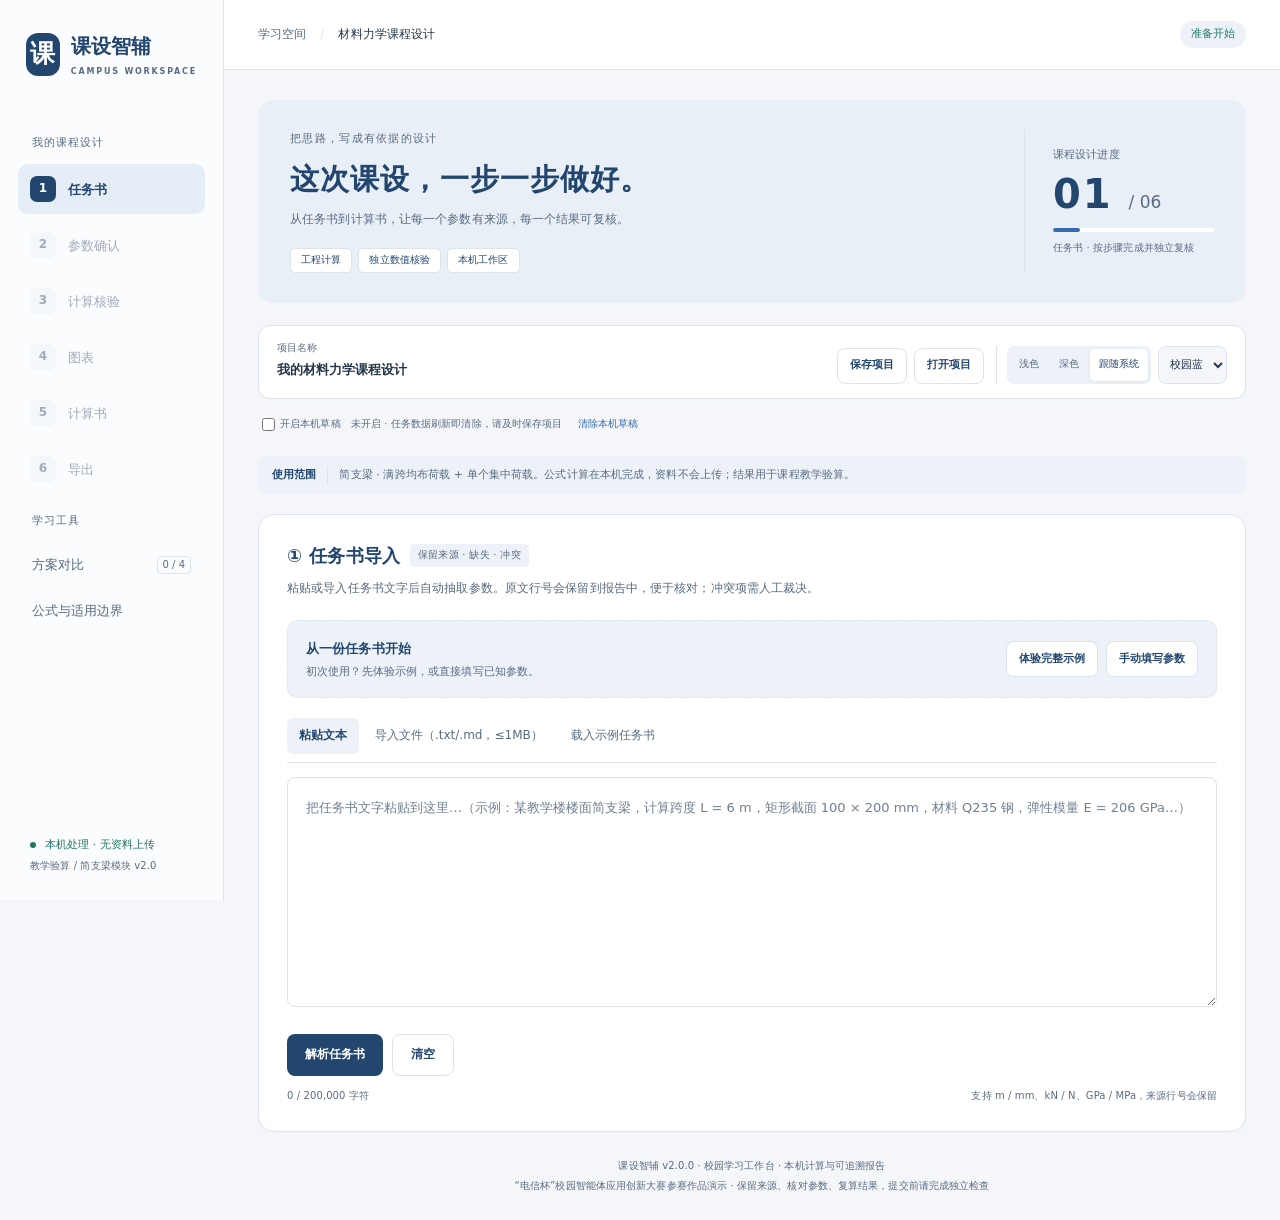
==== index.html @ bd82a70b "修复线上默认图标请求" ====
<!DOCTYPE html>
<html lang="zh-CN">
<head>
<meta charset="UTF-8">
<meta name="viewport" content="width=device-width, initial-scale=1.0, viewport-fit=cover">
<meta name="color-scheme" content="light dark">
<meta name="referrer" content="no-referrer">
<link rel="icon" href="data:,">
<meta name="description" content="面向工科课程设计的校园工作台。本机解析任务书、简支梁可复算计算、方案对比与报告导出。">
<meta http-equiv="Content-Security-Policy" content="default-src 'none'; script-src 'self'; style-src 'self' 'unsafe-inline'; img-src 'self' data: blob:; connect-src 'none'; font-src 'self'; object-src 'none'; base-uri 'none'; form-action 'none'; worker-src 'none'">
<title>课设智辅 · 工科课程设计与报告助手</title>
<link rel="stylesheet" href="assets/styles.css?v=2.0.0">
<script src="assets/engine.js?v=2.0.0" defer></script>
<script src="assets/app.js?v=2.0.0" defer></script>
<script src="assets/workspace.js?v=2.0.0" defer></script>
</head>
<body>
<a class="skip-link" href="#mainContent">跳到主要内容</a>
<div class="app-shell">
<aside class="sidebar" aria-label="工作台导航">
  <a class="brand" href="#" data-action="showStep" data-arg="1"><span class="brand-mark">课</span><span>课设智辅<small>CAMPUS WORKSPACE</small></span></a>
  <div class="sidebar-caption">我的课程设计</div>
  <nav class="steps" aria-label="课程设计步骤"><div class="steps-inner" id="stepTabs"></div></nav>
  <div class="sidebar-caption">学习工具</div>
  <button class="tool-link" data-action="openCompare">方案对比 <span id="scenarioCount">0 / 4</span></button>
  <button class="tool-link" data-action="openKnowledge">公式与适用边界</button>
  <div class="sidebar-bottom"><span class="online-dot"></span> 本机处理 · 无资料上传<small>教学验算 / 简支梁模块 v2.0</small></div>
</aside>
<main class="main-area" id="mainContent" tabindex="-1">
  <header class="topbar"><div class="breadcrumb">学习空间 <span>/</span> <b>材料力学课程设计</b></div><div class="topbar-status" id="workspaceStatus" role="status">准备开始</div></header>
  <div class="wrap">
    <header class="hero"><div class="hero-copy"><div class="eyebrow">把思路，写成有依据的设计</div><h1>这次课设，一步一步做好。</h1><p class="sub">从任务书到计算书，让每一个参数有来源，每一个结果可复核。</p><div class="chips"><span class="chip">工程计算</span><span class="chip">独立数值核验</span><span class="chip">本机工作区</span></div></div><div class="hero-progress"><span>课程设计进度</span><b id="progressLabel">01 <small>/ 06</small></b><div class="progress-track"><span id="progressFill"></span></div><small id="progressHint">先导入任务书，或手动输入参数</small></div></header>
    <section class="project-bar" aria-label="项目与外观设置">
      <label class="project-title">项目名称<input id="projectName" type="text" maxlength="80" value="我的材料力学课程设计" autocomplete="off"></label>
      <div class="project-actions"><button class="btn btn-ghost btn-sm" data-action="saveProject">保存项目</button><button class="btn btn-ghost btn-sm" data-action="chooseProject">打开项目</button><input id="projectFile" type="file" accept=".json,application/json" hidden></div>
      <div class="appearance"><div class="theme-switch" role="group" aria-label="显示模式"><button data-action="setTheme" data-arg="light" aria-pressed="false">浅色</button><button data-action="setTheme" data-arg="dark" aria-pressed="false">深色</button><button data-action="setTheme" data-arg="system" aria-pressed="true">跟随系统</button></div><label class="sr-only" for="accentSelect">校园配色</label><select id="accentSelect" aria-label="校园配色"><option value="blue">校园蓝</option><option value="green">松柏绿</option><option value="plum">樱花紫</option></select></div>
    </section>
    <div class="draft-bar"><label><input id="autoDraft" type="checkbox"> 开启本机草稿</label><span id="draftStatus">未开启 · 任务数据刷新即清除，请及时保存项目</span><button class="text-btn" id="restoreDraft" data-action="restoreDraft" hidden>恢复草稿</button><button class="text-btn" data-action="clearDraft">清除本机草稿</button></div>
    <div id="globalMsg" role="status" aria-live="polite"></div>
    <div class="notice-bar"><span class="notice-label">使用范围</span><div>简支梁 · 满跨均布荷载 + 单个集中荷载。公式计算在本机完成，资料不会上传；结果用于课程教学验算。</div></div>
<!-- ============ 步骤 1：任务书 ============ -->
<section class="card" id="sec1">
  <h2>① 任务书导入 <span class="badge">保留来源 · 缺失 · 冲突</span></h2>
  <div class="hint">粘贴或导入任务书文字后自动抽取参数。原文行号会保留到报告中，便于核对；冲突项需人工裁决。</div>
  <div class="quickstart"><div><b>从一份任务书开始</b><p>初次使用？先体验示例，或直接填写已知参数。</p></div><div class="quick-actions"><button class="btn btn-ghost btn-sm" data-action="quickDemo">体验完整示例</button><button class="btn btn-ghost btn-sm" data-action="manualEntry">手动填写参数</button></div></div>
  <div class="tabs">
    <button class="tab active" id="tabPaste" data-action="switchTaskTab" data-arg="paste">粘贴文本</button>
    <button class="tab" id="tabFile" data-action="switchTaskTab" data-arg="file">导入文件（.txt/.md，≤1MB）</button>
    <button class="tab" id="tabDemo" data-action="loadDemo">载入示例任务书</button>
  </div>
  <div id="panePaste" class="paste-area">
    <label class="sr-only" for="taskText">任务书原文</label><textarea id="taskText" maxlength="200000" placeholder="把任务书文字粘贴到这里…（示例：某教学楼楼面简支梁，计算跨度 L = 6 m，矩形截面 100 × 200 mm，材料 Q235 钢，弹性模量 E = 206 GPa…）"></textarea>
  </div>
  <div id="paneFile" style="display:none">
    <input type="file" id="taskFile" accept=".txt,.md,.text,text/plain,text/markdown">
    <div class="file-meta" id="fileMeta">仅接受 .txt / .md / .text 纯文本，大小 ≤ 1 MB；Word 文档请先另存为 txt 或改用粘贴方式。</div>
  </div>
  <div class="btn-row">
    <button class="btn btn-primary" data-action="parseTask">解析任务书</button>
    <button class="btn btn-ghost" data-action="clearTask">清空</button>
  </div>
  <div class="input-helper"><span id="charCount">0 / 200,000 字符</span><span>支持 m / mm、kN / N、GPa / MPa，来源行号会保留</span></div>
  <div id="parseMsg" role="status" aria-live="polite"></div>
  <div id="parseResult"></div>
</section>

<!-- ============ 步骤 2：参数确认 ============ -->
<section class="card" id="sec2" style="display:none">
  <h2>② 参数确认与人工修正 <span class="badge">单位与边界检查</span></h2>
  <div class="hint">绿色标签 = 任务书来源行号；橙色 = 已人工修正。提交计算前引擎会再次做单位/取值/边界校验。</div>
  <div class="grid g2">
    <label class="fld" id="f_L"><span class="t">跨度 L <span class="unit">m</span></span>
      <input type="number" id="in_L" step="any"><span class="src" id="src_L"></span><span class="err" id="err_L"></span></label>
    <label class="fld" id="f_q"><span class="t">均布荷载 q <span class="unit">kN/m（无则填 0）</span></span>
      <input type="number" id="in_q" step="any"><span class="src" id="src_q"></span><span class="err" id="err_q"></span></label>
    <label class="fld" id="f_P"><span class="t">集中荷载 P <span class="unit">kN（无则填 0）</span></span>
      <input type="number" id="in_P" step="any"><span class="src" id="src_P"></span><span class="err" id="err_P"></span></label>
    <label class="fld" id="f_a"><span class="t">P 作用位置 a（距左支座）<span class="unit">m</span></span>
      <input type="number" id="in_a" step="any"><span class="src" id="src_a"></span><span class="err" id="err_a"></span></label>
    <label class="fld"><span class="t">材料预设 <span class="unit">（教学建议值，正式取值以教材/规范为准）</span></span>
      <select id="in_mat" data-change="applyMatPreset">
        <option value="">— 手动输入 —</option>
        <option value="Q235">Q235 钢（E=206 GPa，[σ]=160 MPa）</option>
        <option value="Q345">Q345 钢（E=206 GPa，[σ]=230 MPa）</option>
        <option value="AL">铝合金（E=69 GPa，[σ]=90 MPa）</option>
        <option value="WOOD">木材·松木（E=10 GPa，[σ]=12 MPa）</option>
      </select></label>
    <label class="fld" id="f_E"><span class="t">弹性模量 E <span class="unit">GPa</span></span>
      <input type="number" id="in_E" step="any"><span class="src" id="src_E"></span><span class="err" id="err_E"></span></label>
  </div>
  <div class="grid g2" style="margin-top:14px">
    <label class="fld"><span class="t">截面形状</span>
      <select id="in_shape" data-change="shapeUI">
        <option value="rect">矩形 b × h</option>
        <option value="circle">实心圆 d</option>
        <option value="custom">自定义 I、W</option>
      </select><span class="src" id="src_sec"></span></label>
    <div id="secRect" class="grid g2">
      <label class="fld" id="f_b"><span class="t">截面宽 b <span class="unit">mm</span></span>
        <input type="number" id="in_b" step="any"><span class="err" id="err_b"></span></label>
      <label class="fld" id="f_h"><span class="t">截面高 h <span class="unit">mm</span></span>
        <input type="number" id="in_h" step="any"><span class="err" id="err_h"></span></label>
    </div>
    <div id="secCircle" style="display:none">
      <label class="fld" id="f_d"><span class="t">直径 d <span class="unit">mm</span></span>
        <input type="number" id="in_d" step="any"><span class="err" id="err_d"></span></label>
    </div>
    <div id="secCustom" style="display:none" class="grid g2">
      <label class="fld" id="f_I"><span class="t">惯性矩 I <span class="unit">mm⁴</span></span>
        <input type="number" id="in_I" step="any"><span class="err" id="err_I"></span></label>
      <label class="fld" id="f_W"><span class="t">抗弯截面模量 W <span class="unit">mm³</span></span>
        <input type="number" id="in_W" step="any"><span class="err" id="err_W"></span></label>
    </div>
    <label class="fld" id="f_sa"><span class="t">许用应力 [σ] <span class="unit">MPa（可选，缺省则只算不判）</span></span>
      <input type="number" id="in_sa" step="any"><span class="src" id="src_sa"></span><span class="err" id="err_sa"></span></label>
    <label class="fld" id="f_dv"><span class="t">挠度限值 <span class="unit">L / 分母（默认 250）</span></span>
      <input type="number" id="in_dv" step="any" placeholder="250"><span class="src" id="src_dv"></span><span class="err" id="err_dv"></span></label>
  </div>
  <div class="btn-row">
    <button class="btn btn-primary" data-action="goCalc">③ 开始计算（含三重核验）</button>
  </div>
  <div id="valMsg" role="alert"></div>
</section>

<!-- ============ 步骤 3：计算结果 ============ -->
<section class="card" id="sec3" style="display:none">
  <h2>③ 计算结果与核验 <span class="badge">真实运行 · 可复算</span></h2>
  <div class="result-top"><span class="tag info" id="calcTime"></span><button class="text-btn" data-action="addScenario">保存为对比方案</button></div><div class="hint" id="calcEcho"></div>
  <div id="calcMissing"></div>
  <div class="kpi-grid" id="kpiGrid"></div>
  <div class="check-list" id="checkList"></div>
  <div id="calcWarn"></div>
  <div class="btn-row">
    <button class="btn btn-primary" data-action="exportDOC">直接导出报告</button><button class="btn btn-success" data-action="showStep" data-arg="4">查看图表 →</button>
    <button class="btn btn-ghost" data-action="showStep" data-arg="2">← 修改参数</button>
  </div>
</section>

<!-- ============ 步骤 4：图表 ============ -->
<section class="card" id="sec4" style="display:none">
  <h2>④ 内力与变形图 <span class="badge">与数据表逐点对应</span></h2>
  <div class="hint">剪力图在集中荷载作用处发生 P 大小的突降；弯矩极值位于剪力零点；挠度曲线峰值位置见标注。</div>
  <div class="point-probe"><label for="probeX">查询梁上任意位置 x（m）</label><div><input id="probeX" type="number" step="any" min="0"><button class="btn btn-ghost btn-sm" data-action="probePoint">查询截面</button><button class="btn btn-ghost btn-sm" data-action="exportCSV">导出数据 CSV</button></div><output id="probeResult" aria-live="polite"></output></div>
  <div class="fig-grid" id="figGrid"></div>
  <details class="fold"><summary>查看采样数据（含集中荷载点两侧）</summary><div class="tb-wrap"><table class="tb" id="sampleTable"></table></div></details>
  <div class="btn-row"><button class="btn btn-success" data-action="showStep" data-arg="5">生成计算书 →</button></div>
</section>

<!-- ============ 步骤 5：报告 ============ -->
<section class="card" id="sec5" style="display:none">
  <h2>⑤ 计算书与一致性检查 <span class="badge">可编辑导出</span></h2>
  <div class="hint">计算书由结果数据自动组装（公式推导 + 数据表 + 核验记录 + 适用范围声明）。导出后可在 Word / Markdown 编辑器中继续修改。</div>
  <div class="btn-row" style="margin:0 0 12px">
    <button class="btn btn-primary" data-action="buildReport">生成 / 刷新计算书</button>
  </div>
  <div id="reportArea" class="report-view"></div>
  <details class="fold">
    <summary>检查已有报告（粘贴报告文字，与本次复算值比对，容差 0.5%）</summary>
    <div style="margin-top:10px">
      <textarea aria-label="待核对报告文字" id="checkArea" maxlength="200000" placeholder="把待检查的计算书文字粘贴到这里…（支持本工具生成的格式：RA = 43.333 kN、| sigma_max | 100.833 | MPa 等关键量写法）"></textarea>
      <div class="btn-row"><button class="btn btn-primary" data-action="runCheck">开始一致性检查</button></div>
      <div id="checkResult"></div>
    </div>
  </details>
  <div class="btn-row"><button class="btn btn-success" data-action="showStep" data-arg="6">导出 →</button></div>
</section>

<!-- ============ 步骤 6：导出 ============ -->
<section class="card" id="sec6" style="display:none">
  <h2>⑥ 导出交付物 <span class="badge">本地生成 · 不上传</span></h2>
  <div class="hint">全部导出文件由浏览器在本地生成并直接下载；图表以 SVG 内嵌，Word 打开 .doc（HTML 格式）即可继续编辑。</div>
  <div class="submission-checklist"><b>提交前，给自己的设计做一次核对</b><p>以下为人工自查记录，不是系统认证。参数变化后会重置。</p><label><input type="checkbox" data-review="source"> 参数与任务书、分组数据一致，单位已核对</label><label><input type="checkbox" data-review="model"> 边界、荷载与截面符合当前模型的适用范围</label><label><input type="checkbox" data-review="criteria"> 许用应力与挠度限值符合课程要求，自重已计入 q</label><label><input type="checkbox" data-review="report"> 已复核不满足项、缺失项、图表与计算书</label><span id="reviewProgress" role="status">已确认 0 / 4 项</span></div>
  <div class="btn-row">
    <button class="btn btn-primary" data-action="exportMD">下载计算书 .md</button>
    <button class="btn btn-primary" data-action="exportDOC">下载可编辑报告 .doc（Word 可开）</button>
    <button class="btn btn-ghost" data-action="exportJSON">下载结果数据 .json</button>
    <button class="btn btn-ghost" data-action="exportCSV">下载采样数据 .csv</button><button class="btn btn-ghost" data-action="printReport">打印 / 保存 PDF</button><button class="btn btn-ghost" data-action="copyReport">复制计算书全文</button>
  </div>
  <div id="exportMsg"></div>
</section>

<section class="card" id="comparePanel" hidden><div class="section-head"><div><div class="eyebrow">DESIGN COMPARISON</div><h2>让不同方案，摆在一起看。</h2><p class="hint">保存最多 4 个计算方案，比较截面、强度与挠度。导入项目后需重新核验各方案。</p></div><button class="btn btn-ghost btn-sm" data-action="showStep" data-arg="2">返回参数</button></div><div class="btn-row"><button class="btn btn-primary" data-action="addScenario">保存当前计算方案</button><button class="btn btn-ghost" data-action="exportComparison">导出对比 CSV</button></div><div id="scenarioList"></div></section>
<!-- ============ 知识库与边界 ============ -->
<section class="card" id="knowledgePanel" hidden>
  <h2>公式参考与适用边界 <span class="badge">来源可追溯</span></h2>
  <div class="hint">以下为原项目保留的公式背景与标准检索链接；站内计算采用已明确的闭式公式。来源可访问性与具体规范条文需使用者核对。</div>
  <ul class="kb-list">
    <li>KB-002/003 挠度闭式公式（<a href="https://en.wikipedia.org/wiki/Deflection_(engineering)" target="_blank" rel="noopener noreferrer">Wikipedia: Deflection</a>）<span class="vs">· 背景参考，需结合教材核对</span></li>
    <li>KB-004 荷载—剪力—弯矩微分关系（<a href="https://en.wikipedia.org/wiki/Shear_and_moment_diagram" target="_blank" rel="noopener noreferrer">Wikipedia: Shear and moment diagram</a>）<span class="vs">· 背景参考，需结合教材核对</span></li>
    <li>KB-005/006 截面特性 I 与 W（<a href="https://en.wikipedia.org/wiki/Second_moment_of_area" target="_blank" rel="noopener noreferrer">Second moment of area</a> / <a href="https://en.wikipedia.org/wiki/Section_modulus" target="_blank" rel="noopener noreferrer">Section modulus</a>）<span class="vs">· 背景参考，需结合教材核对</span></li>
    <li>KB-007 杨氏模量（<a href="https://en.wikipedia.org/wiki/Young%27s_modulus" target="_blank" rel="noopener noreferrer">Wikipedia: Young's modulus</a>）<span class="vs">· 背景参考，需结合教材核对</span></li>
    <li>KB-010/024 细长梁与小挠度适用条件（<a href="https://en.wikipedia.org/wiki/Timoshenko_beam_theory" target="_blank" rel="noopener noreferrer">Timoshenko beam theory</a>）<span class="vs">· 背景参考，需结合教材核对</span></li>
    <li>KB-015 现行规范检索入口（<a href="https://openstd.samr.gov.cn/" target="_blank" rel="noopener noreferrer">国家标准全文公开系统</a>）<span class="vs">· 正式取值以现行标准为准</span></li>
    <li>KB-023 受限来源披露：MatWeb / AISC 自动访问 403，<b>不引用其数据</b><span class="vs">· 如实标注待人工核验</span></li>
  </ul>
  <div class="msg warn show" style="margin-top:12px">
    <b>本工具未覆盖：</b>非简支梁；多个集中荷载 / 梯形分布 / 移动荷载；变截面与组合梁；剪切变形（深梁 L/h&lt;10）；屈曲与稳定；疲劳 / 动力 / 温度；节点连接设计；现行结构设计规范全套条文验算。工具面向课程设计教学验算，<b>不能替代注册工程师按现行规范进行的正式设计</b>。
  </div>
</section>

<footer>
  课设智辅 v2.0.0 · 校园学习工作台 · 本机计算与可追溯报告<br>
  “电信杯”校园智能体应用创新大赛参赛作品演示 · 保留来源、核对参数、复算结果，提交前请完成独立检查
</footer>
</div>
</main>
</div>
</body>
</html>
---- assets/styles.css ----
:root{
  --c-primary:#1a5276; --c-primary-2:#2e86c1; --c-accent:#16a085; --c-danger:#c0392b;
  --c-warn:#b9770e; --c-bg:#f2f6fa; --c-card:#ffffff; --c-border:#d6e2ec; --c-text:#243447;
  --c-muted:#5d7285; --radius:14px; --shadow:0 2px 10px rgba(26,82,118,.08);
  --shadow-lg:0 8px 28px rgba(26,82,118,.16);
}
*{box-sizing:border-box; margin:0; padding:0}
html{-webkit-text-size-adjust:100%}
body{
  font-family:"Microsoft YaHei","PingFang SC","Helvetica Neue",Arial,sans-serif;
  background:var(--c-bg); color:var(--c-text); line-height:1.65; font-size:15px;
}
.wrap{max-width:1060px; margin:0 auto; padding:14px 14px 60px}
header.hero{
  background:linear-gradient(135deg,#154360 0%,#1a5276 55%,#2e86c1 100%);
  color:#fff; border-radius:var(--radius); padding:26px 24px; margin-bottom:14px;
  box-shadow:var(--shadow-lg);
}
.hero h1{font-size:clamp(20px,3.2vw,30px); letter-spacing:.5px}
.hero .sub{opacity:.92; margin-top:6px; font-size:clamp(12px,2vw,15px)}
.hero .chips{margin-top:12px; display:flex; flex-wrap:wrap; gap:8px}
.chip{background:rgba(255,255,255,.16); border:1px solid rgba(255,255,255,.35);
  padding:3px 12px; border-radius:99px; font-size:12.5px}
.notice-bar{
  background:#eafaf1; border:1px solid #a9dfbf; color:#145a32; border-radius:10px;
  padding:10px 14px; font-size:13px; margin-bottom:14px; display:flex; gap:8px; align-items:flex-start;
}
.notice-bar .ic{flex:none; font-weight:700}
.steps{position:sticky; top:0; z-index:50; background:var(--c-bg); padding:10px 0 8px;
  overflow-x:auto; -webkit-overflow-scrolling:touch; scrollbar-width:thin}
.steps-inner{display:flex; gap:8px; min-width:max-content}
.step-tab{
  display:flex; align-items:center; gap:7px; background:var(--c-card); border:1px solid var(--c-border);
  border-radius:99px; padding:7px 14px; cursor:pointer; white-space:nowrap; font-size:13.5px;
  color:var(--c-muted); transition:all .18s; user-select:none;
}
.step-tab .n{
  width:22px; height:22px; border-radius:50%; background:#e2ecf4; color:var(--c-primary);
  display:flex; align-items:center; justify-content:center; font-size:12px; font-weight:700; flex:none;
}
.step-tab.active{border-color:var(--c-primary-2); color:var(--c-primary); box-shadow:var(--shadow); background:#eef6fc}
.step-tab.active .n{background:var(--c-primary-2); color:#fff}
.step-tab.done .n{background:var(--c-accent); color:#fff}
.step-tab.done{color:#0e6655}
.card{
  background:var(--c-card); border:1px solid var(--c-border); border-radius:var(--radius);
  padding:20px 22px; margin-bottom:16px; box-shadow:var(--shadow);
}
.card h2{font-size:19px; color:var(--c-primary); margin-bottom:4px; display:flex; align-items:center; gap:9px; flex-wrap:wrap}
.card h2 .badge{font-size:11.5px; background:#eef6fc; color:var(--c-primary-2); border:1px solid #cfe2f3;
  padding:2px 10px; border-radius:99px; font-weight:400}
.card .hint{color:var(--c-muted); font-size:13px; margin-bottom:14px}
.grid{display:grid; gap:14px}
.g2{grid-template-columns:repeat(auto-fit,minmax(240px,1fr))}
.g3{grid-template-columns:repeat(auto-fit,minmax(180px,1fr))}
label.fld{display:block}
label.fld .t{display:block; font-size:13px; font-weight:600; margin-bottom:4px}
label.fld .t .unit{color:var(--c-muted); font-weight:400; font-size:12px}
label.fld .src{font-size:11.5px; color:var(--c-accent); margin-top:3px}
label.fld .src.mod{color:var(--c-warn)}
input[type=number], input[type=text], select, textarea{
  width:100%; padding:9px 11px; border:1px solid var(--c-border); border-radius:9px;
  font-size:15px; font-family:inherit; background:#fbfdfe; color:var(--c-text);
}
input:focus, select:focus, textarea:focus{outline:2px solid #9dc3e6; border-color:var(--c-primary-2)}
textarea{min-height:150px; resize:vertical; line-height:1.6}
.fld .err{color:var(--c-danger); font-size:12px; margin-top:3px; display:none}
.fld.invalid input{border-color:var(--c-danger)}
.fld.invalid .err{display:block}
.btn{
  display:inline-flex; align-items:center; justify-content:center; gap:8px; cursor:pointer;
  border:none; border-radius:10px; padding:11px 22px; font-size:15px; font-family:inherit; font-weight:600;
  transition:transform .12s, box-shadow .12s; min-height:44px;
}
.btn:active{transform:scale(.97)}
.btn-primary{background:linear-gradient(135deg,#21618c,#2e86c1); color:#fff; box-shadow:var(--shadow)}
.btn-success{background:linear-gradient(135deg,#138d75,#16a085); color:#fff; box-shadow:var(--shadow)}
.btn-ghost{background:#eef6fc; color:var(--c-primary); border:1px solid #cfe2f3}
.btn-danger{background:#fdecea; color:var(--c-danger); border:1px solid #f5c6cb}
.btn[disabled]{opacity:.5; cursor:not-allowed}
.btn-row{display:flex; flex-wrap:wrap; gap:10px; margin-top:14px}
.msg{border-radius:10px; padding:10px 14px; font-size:13.5px; margin-top:12px; display:none}
.msg.show{display:block}
.msg.ok{background:#eafaf1; border:1px solid #a9dfbf; color:#145a32}
.msg.warn{background:#fef5e7; border:1px solid #f8dfae; color:#7e5109}
.msg.err{background:#fdedec; border:1px solid #f5c6cb; color:#922b21}
table.tb{width:100%; border-collapse:collapse; font-size:13.5px; margin:8px 0}
.tb th{background:#eef6fc; color:var(--c-primary); text-align:left; padding:8px 10px; border:1px solid var(--c-border); white-space:nowrap}
.tb td{padding:7px 10px; border:1px solid var(--c-border); vertical-align:top}
.tb-wrap{overflow-x:auto; -webkit-overflow-scrolling:touch}
.tag{display:inline-block; padding:1px 9px; border-radius:99px; font-size:11.5px; white-space:nowrap}
.tag.ok{background:#eafaf1; color:#145a32; border:1px solid #a9dfbf}
.tag.warn{background:#fef5e7; color:#7e5109; border:1px solid #f8dfae}
.tag.err{background:#fdedec; color:#922b21; border:1px solid #f5c6cb}
.tag.info{background:#eef6fc; color:#1a5276; border:1px solid #cfe2f3}
.kpi-grid{display:grid; grid-template-columns:repeat(auto-fit,minmax(150px,1fr)); gap:10px; margin-top:12px}
.kpi{background:#f8fbfe; border:1px solid var(--c-border); border-radius:11px; padding:12px 14px}
.kpi .k{font-size:12px; color:var(--c-muted)}
.kpi .v{font-size:clamp(17px,2.6vw,22px); font-weight:700; color:var(--c-primary); margin-top:2px; font-variant-numeric:tabular-nums}
.kpi .v.bad{color:var(--c-danger)}
.kpi .u{font-size:11.5px; color:var(--c-muted); font-weight:400}
.check-list{margin-top:12px; display:grid; gap:8px}
.check-item{display:flex; gap:9px; align-items:flex-start; background:#f8fbfe; border:1px solid var(--c-border);
  border-radius:10px; padding:10px 13px; font-size:13.5px}
.check-item .st{flex:none; font-weight:700; font-size:12px; padding:1px 9px; border-radius:99px; margin-top:2px}
.check-item.pass .st{background:#eafaf1; color:#145a32}
.check-item.fail .st{background:#fdedec; color:#922b21}
.fig-grid{display:grid; gap:14px; grid-template-columns:repeat(auto-fit,minmax(320px,1fr))}
.fig{background:#fff; border:1px solid var(--c-border); border-radius:11px; padding:8px}
.fig svg{width:100%; height:auto; display:block}
.tabs{display:flex; gap:8px; margin-bottom:14px; flex-wrap:wrap}
.tab{padding:8px 18px; border-radius:99px; border:1px solid var(--c-border); background:#fff; cursor:pointer; font-size:13.5px; color:var(--c-muted)}
.tab.active{background:var(--c-primary); color:#fff; border-color:var(--c-primary)}
.report-view{background:#fff; border:1px solid var(--c-border); border-radius:11px; padding:22px 26px;
  max-height:640px; overflow:auto; font-size:14px}
.report-view h1{font-size:21px; color:var(--c-primary); margin-bottom:8px}
.report-view h2{font-size:16.5px; color:var(--c-primary); margin:18px 0 8px}
.report-view p{margin:8px 0}
.report-view ul,.report-view ol{margin:8px 0 8px 22px}
.report-view blockquote{border-left:4px solid var(--c-primary-2); background:#f2f8fd; padding:8px 14px; margin:10px 0; color:#34506b}
.report-view .formula{font-family:Consolas,"Courier New",monospace; background:#f4f7fa; border:1px dashed #cfdde8;
  border-radius:8px; padding:8px 12px; margin:8px 0; font-size:13px; overflow-x:auto; white-space:pre-wrap}
.report-view table{border-collapse:collapse; width:100%; margin:10px 0; font-size:12.8px}
.report-view th{background:#eef6fc; padding:6px 9px; border:1px solid #d6e2ec; text-align:left}
.report-view td{padding:5px 9px; border:1px solid #d6e2ec}
.report-view hr{border:none; border-top:1px solid var(--c-border); margin:16px 0}
.conflict-card{border:1px solid #f8dfae; background:#fffdf5; border-radius:10px; padding:12px 14px; margin-top:10px; font-size:13.5px}
.conflict-card .opt{margin-top:8px; display:flex; gap:10px; flex-wrap:wrap; align-items:center}
.src-line{color:var(--c-accent); font-size:12px}
details.fold{border:1px solid var(--c-border); border-radius:10px; padding:10px 14px; margin-top:14px; background:#fbfdfe}
details.fold summary{cursor:pointer; font-weight:600; color:var(--c-primary); font-size:14px}
footer{color:var(--c-muted); font-size:12.5px; text-align:center; margin-top:26px; line-height:1.8}
.kb-list{font-size:12.5px}
.kb-list li{margin-bottom:4px}
.kb-list .vs{font-size:11px; color:var(--c-muted)}
a{color:var(--c-primary-2)}
.paste-area{position:relative}
.file-meta{font-size:12px; color:var(--c-muted); margin-top:6px}
@media (max-width:640px){
  .wrap{padding:10px 10px 50px}
  .card{padding:16px 14px}
  .report-view{padding:14px 12px}
  .steps{top:0}
  .step-tab{padding:6px 11px; font-size:12.5px}
  .step-tab .n{width:20px; height:20px; font-size:11px}
  .btn{width:100%}
  .btn-row .btn{width:100%}
  .btn-row{gap:8px}
  .hero{padding:20px 16px}
}
@media print{.steps,.btn-row,footer,.notice-bar{display:none}}
/* Campus workspace: the original engineering figures stay printable on white. */
:root{--c-primary:#23466f;--c-primary-2:#356baf;--c-accent:#227764;--c-danger:#b83b47;--c-warn:#966222;--c-bg:#f4f6f9;--c-card:#fff;--c-border:#dce3eb;--c-text:#24364b;--c-muted:#586b80;--c-soft:#edf2f8;--c-hover:#e5edf7;--c-hero:#e9eff7;--c-sidebar:#fbfcfe;--radius:16px;--shadow:0 2px 8px #24364b03;--shadow-lg:0 6px 24px #24364b06}
:root[data-accent=green]{--c-primary:#205549;--c-primary-2:#23775f;--c-accent:#236b5a;--c-soft:#edf5f1;--c-hover:#dfefe7;--c-hero:#e7f1eb}
:root[data-accent=plum]{--c-primary:#654670;--c-primary-2:#875493;--c-accent:#387760;--c-soft:#f5eff6;--c-hover:#eee2f0;--c-hero:#f0e9f2}
:root[data-theme=dark]{--c-primary:#bad3f5;--c-primary-2:#93bdf7;--c-accent:#77d0b5;--c-danger:#ffabb2;--c-warn:#e6bf84;--c-bg:#111923;--c-card:#1a2532;--c-border:#354456;--c-text:#e0e8f2;--c-muted:#a9b9cc;--c-soft:#223143;--c-hover:#2d4056;--c-hero:#203249;--c-sidebar:#151f2b;--shadow:none;--shadow-lg:none}
:root[data-theme=dark][data-accent=green]{--c-primary:#b1dfcb;--c-primary-2:#86d1b2;--c-soft:#223a34;--c-hover:#2b493f;--c-hero:#213c34}
:root[data-theme=dark][data-accent=plum]{--c-primary:#e1c3eb;--c-primary-2:#d3a6e3;--c-soft:#342b40;--c-hover:#46364e;--c-hero:#352b42}
html{scroll-padding-top:24px}
body{font-family:"Microsoft YaHei UI","Microsoft YaHei","PingFang SC",system-ui,sans-serif;font-size:14px;letter-spacing:.1px;background:var(--c-bg)}
button,input,textarea,select{font:inherit}
button,a,input,textarea,select,summary{-webkit-tap-highlight-color:transparent}
button{color:inherit}
button:focus-visible,a:focus-visible,summary:focus-visible{outline:3px solid var(--c-primary-2);outline-offset:3px}
[hidden]{display:none!important}
.sr-only{position:absolute;width:1px;height:1px;padding:0;margin:-1px;overflow:hidden;clip:rect(0,0,0,0);white-space:nowrap;border:0}
.skip-link{position:fixed;top:-100px;left:20px;background:var(--c-card);padding:10px 20px;z-index:200}.skip-link:focus{top:10px}
.app-shell{display:grid;grid-template-columns:224px minmax(0,1fr);min-height:100vh}
.sidebar{position:sticky;top:0;height:100vh;padding:30px 18px 24px;background:var(--c-sidebar);border-right:1px solid var(--c-border);display:flex;flex-direction:column;overflow:auto}
.brand{display:flex;align-items:center;gap:11px;color:var(--c-primary);text-decoration:none;font-size:20px;font-weight:750;padding:0 8px;margin-bottom:38px;white-space:nowrap}
.brand-mark{display:grid;place-items:center;width:39px;height:43px;background:var(--c-primary);color:var(--c-card);border-radius:12px;font-family:serif;font-size:25px}
.brand small{display:block;font-size:8px;letter-spacing:1.8px;font-weight:550;color:var(--c-muted);margin-top:2px}
.sidebar-caption{font-size:11px;color:var(--c-muted);letter-spacing:1px;padding:0 14px;margin:18px 0 12px}
.steps{position:static;padding:0;background:transparent;overflow:visible}
.steps-inner{display:grid;min-width:0;gap:6px}
.step-tab{border:0;box-shadow:none;width:100%;border-radius:10px;background:transparent;padding:12px;min-height:46px;font-size:13px;text-align:left;gap:12px;color:var(--c-muted)}
.step-tab .n{border-radius:7px;background:var(--c-soft);color:var(--c-muted);width:26px;height:26px}
.step-tab.active{background:var(--c-hover);color:var(--c-primary);box-shadow:none;font-weight:700}
.step-tab.active .n{background:var(--c-primary);color:var(--c-card)}
.step-tab.done{color:var(--c-accent)}.step-tab.done .n{background:var(--c-soft);color:var(--c-accent)}
.step-tab:disabled{cursor:default;opacity:.55}.step-tab:not(:disabled):hover,.tool-link:hover{background:var(--c-soft)}
.tool-link{display:flex;align-items:center;justify-content:space-between;border:0;background:transparent;padding:12px 14px;min-height:44px;cursor:pointer;color:var(--c-muted);text-align:left;border-radius:9px;font-size:13px}
.tool-link span{font-size:10px;border:1px solid var(--c-border);border-radius:4px;padding:0 5px}
.sidebar-bottom{margin-top:auto;padding:60px 12px 0;font-size:11px;color:var(--c-accent);line-height:2}.sidebar-bottom small{display:block;color:var(--c-muted);font-size:10px}
.online-dot{display:inline-block;width:6px;height:6px;border-radius:50%;background:var(--c-accent);margin-right:5px}
.main-area{min-width:0}.topbar{height:70px;padding:0 34px;display:flex;align-items:center;justify-content:space-between;gap:12px;border-bottom:1px solid var(--c-border);background:var(--c-card)}
.breadcrumb{font-size:12px;color:var(--c-muted)}.breadcrumb span{padding:0 10px;color:var(--c-border)}.breadcrumb b{font-weight:550;color:var(--c-text)}
.topbar-status{font-size:11px;color:var(--c-accent);background:var(--c-soft);padding:4px 11px;border-radius:99px;white-space:nowrap}
.wrap{max-width:1280px;padding:30px 34px 24px;margin:0 auto}
header.hero{background:var(--c-hero);color:var(--c-primary);padding:30px 32px;display:flex;justify-content:space-between;gap:30px;align-items:center;border-radius:16px;box-shadow:none;margin-bottom:22px}
.eyebrow{font-size:11px;letter-spacing:1.3px;color:var(--c-muted);margin-bottom:9px}
.hero h1{font-size:clamp(22px,2.3vw,30px);font-weight:750;line-height:1.5;letter-spacing:1px}
.hero .sub{color:var(--c-muted);font-size:12px;margin-top:9px;opacity:1}
.hero .chips{gap:6px;margin-top:18px}.chip{font-size:10px;background:var(--c-card);color:var(--c-primary);border:1px solid var(--c-border);padding:3px 10px;border-radius:5px}
.hero-progress{min-width:190px;padding:10px 0 10px 28px;border-left:1px solid var(--c-border);color:var(--c-muted);font-size:11px;align-self:stretch;display:flex;flex-direction:column;justify-content:center}
.hero-progress b{font-size:40px;color:var(--c-primary);letter-spacing:2px;font-weight:650;line-height:1.5}.hero-progress b small{font-size:17px;font-weight:400;color:var(--c-muted);letter-spacing:0}.hero-progress>small{font-size:10px;margin-top:8px}
.progress-track{height:4px;background:var(--c-card);border-radius:5px;margin-top:4px}.progress-track span{display:block;height:100%;background:var(--c-primary-2);border-radius:5px;transition:width .2s}
.project-bar{display:flex;gap:12px;align-items:flex-end;flex-wrap:wrap;background:var(--c-card);border:1px solid var(--c-border);padding:14px 18px;border-radius:12px}
.project-title{flex:1;min-width:170px;color:var(--c-muted);font-size:10px;display:block}.project-title input{background:transparent!important;border:0!important;padding:3px 0!important;border-radius:0!important;font-size:13px;font-weight:650;color:var(--c-text)}
.project-actions,.appearance{display:flex;align-items:center;gap:7px}.appearance{padding-left:10px;border-left:1px solid var(--c-border)}
.theme-switch{display:flex;background:var(--c-soft);border-radius:7px;padding:3px;gap:2px}.theme-switch button{background:transparent;border:0;border-radius:5px;padding:6px 9px;font-size:10px;cursor:pointer;min-height:32px;color:var(--c-muted);white-space:nowrap}.theme-switch button[aria-pressed=true]{background:var(--c-card);color:var(--c-primary);box-shadow:0 1px 4px #1111}
.appearance select{width:auto;max-width:110px;padding:7px;font-size:11px;min-height:38px}
.draft-bar{display:flex;gap:10px;align-items:center;flex-wrap:wrap;padding:10px 4px;font-size:10px;color:var(--c-muted);margin-bottom:5px}.draft-bar label{display:flex;align-items:center;gap:5px;cursor:pointer}.draft-bar input{accent-color:var(--c-primary-2)}
.text-btn{border:0;background:none;color:var(--c-primary-2);font-size:12px;padding:6px;cursor:pointer;min-height:32px}.draft-bar .text-btn{font-size:10px}.danger-text{color:var(--c-danger)}
.notice-bar{background:var(--c-soft);border:0;color:var(--c-muted);font-size:11px;padding:10px 14px;align-items:center;border-radius:8px;margin-bottom:20px}.notice-label{color:var(--c-primary);font-weight:700;flex-shrink:0;border-right:1px solid var(--c-border);padding-right:11px;margin-right:3px;white-space:nowrap}
.card{border-color:var(--c-border);padding:26px 28px;box-shadow:var(--shadow);margin-bottom:18px;background:var(--c-card)}
.card h2{font-size:18px;margin-bottom:8px;font-weight:700;letter-spacing:.3px}.card h2 .badge{font-size:10px;background:var(--c-soft);color:var(--c-muted);border:0;border-radius:4px;padding:3px 8px}
.card .hint{font-size:12px;color:var(--c-muted);line-height:1.8;margin-bottom:18px}.grid{gap:18px}.g2{grid-template-columns:repeat(2,minmax(0,1fr))}
.quickstart{padding:16px 18px;border:1px dashed var(--c-border);background:var(--c-soft);border-radius:10px;display:flex;align-items:center;justify-content:space-between;gap:14px;margin:20px 0}.quickstart b{font-size:13px;color:var(--c-primary)}.quickstart p{font-size:11px;color:var(--c-muted);margin-top:3px}.quick-actions{display:flex;gap:8px;flex-shrink:0}
.tabs{margin:20px 0 14px;gap:4px;border-bottom:1px solid var(--c-border);padding-bottom:8px}.tab{font-size:12px;background:transparent;border:0;border-radius:6px;padding:8px 12px;color:var(--c-muted);font-family:inherit;min-height:36px}.tab.active{background:var(--c-soft);color:var(--c-primary);font-weight:650}
input[type=number],input[type=text],select,textarea{background:var(--c-bg);border-color:var(--c-border);color:var(--c-text);border-radius:8px;padding:11px 12px;font-size:13px}
input::placeholder,textarea::placeholder{color:var(--c-muted);opacity:.85}input:focus,select:focus,textarea:focus{outline:2px solid var(--c-primary-2);outline-offset:2px;border-color:transparent}
textarea#taskText{min-height:230px;background:var(--c-card);font-size:13px;line-height:1.9;padding:18px}label.fld .t{font-size:12px;margin-bottom:7px}label.fld .t .unit{font-size:10px}.fld .src{font-size:10px;min-height:16px}.fld .err{font-size:11px}.input-helper{display:flex;gap:15px;justify-content:space-between;flex-wrap:wrap;font-size:10px;color:var(--c-muted);margin-top:12px}
.btn-row{gap:9px;margin-top:20px}.btn{border-radius:8px;box-shadow:none;font-size:12px;min-height:42px;padding:10px 18px;font-weight:600;transition:background-color .15s,transform .12s}
.btn-primary,.btn-success{background:var(--c-primary);color:var(--c-card)}.btn-ghost{background:var(--c-card);border:1px solid var(--c-border);color:var(--c-primary)}.btn-sm{font-size:11px;min-height:36px;padding:7px 12px}.btn:hover{filter:brightness(.96)}
.btn:disabled{pointer-events:none}.msg{font-size:12px;border-radius:9px;padding:12px 15px;margin:12px 0}.msg.ok{background:#eaf5ee;border-color:#bedbcb;color:#215d40}.msg.warn{background:#fff6e9;border-color:#e7d3ab;color:#79521e}.msg.err{background:#fdf0f0;border-color:#e5c3c8;color:#962f3b}
.result-top{display:flex;gap:12px;justify-content:space-between;align-items:center;margin-bottom:12px}.kpi-grid{grid-template-columns:repeat(3,minmax(0,1fr));gap:12px;margin:20px 0}.kpi{background:var(--c-soft);border:0;border-radius:10px;padding:16px}.kpi .k{font-size:10px;color:var(--c-muted)}.kpi .v{font-size:23px;margin-top:6px;color:var(--c-primary);overflow-wrap:anywhere}.kpi .u{display:block;font-size:10px;line-height:1.8}.kpi .v.bad{color:var(--c-danger)}
.check-item{background:var(--c-card);border-color:var(--c-border);font-size:12px;border-radius:9px;padding:12px}.check-item .st{font-size:10px}.fig-grid{grid-template-columns:repeat(2,minmax(0,1fr));gap:14px}.fig{overflow:hidden;background:#fff;border-color:var(--c-border);border-radius:10px}.fig svg{min-width:0}.tb-wrap{width:100%;max-width:100%;overflow:auto}.tb{font-size:12px}.tb th{background:var(--c-soft);color:var(--c-primary)}.tb td{border-color:var(--c-border);color:var(--c-text)}.tb th{border-color:var(--c-border)}
.point-probe{background:var(--c-soft);border:1px solid var(--c-border);border-radius:10px;padding:14px 16px;margin-bottom:18px}.point-probe>label{font-size:12px;font-weight:600;display:block;margin-bottom:8px}.point-probe>div{display:flex;gap:8px;flex-wrap:wrap}.point-probe input{max-width:150px;padding:7px 9px}.point-probe output{display:block;font-size:11px;color:var(--c-muted);margin-top:9px}
details.fold{background:var(--c-card);border-color:var(--c-border);padding:12px 14px}details.fold summary{color:var(--c-primary);font-size:12px}
.report-view{background:#fff;color:#243447;border-color:var(--c-border);font-size:13px;overflow:auto;max-height:720px}.report-view:empty{min-height:100px;background:var(--c-soft)}.report-view:empty:after{content:"点击上方按钮，生成当前参数对应的计算书。";color:var(--c-muted);font-size:12px}.report-view .formula{color:#243447}.report-view blockquote{color:#34506b}.report-view h1,.report-view h2{color:#23466f}
.section-head{display:flex;align-items:flex-start;justify-content:space-between;gap:15px}.empty-state{background:var(--c-soft);border:1px dashed var(--c-border);padding:45px 20px;text-align:center;border-radius:12px;margin-top:24px;color:var(--c-primary)}.empty-state p{font-size:12px;color:var(--c-muted);margin-top:9px}
.compare-table{min-width:760px}.compare-table caption{text-align:left;padding:14px 0;font-size:11px;color:var(--c-muted)}.compare-table .scenario-name{max-width:140px;background:var(--c-card);padding:6px 8px;font-size:11px}.compare-table td{vertical-align:middle}.compare-table th{font-size:11px}.compare-table .text-btn{white-space:nowrap;font-size:11px}
.conflict-card{background:var(--c-soft);border-color:var(--c-border);font-size:12px}.conflict-card input{accent-color:var(--c-primary-2)}.src-line{color:var(--c-accent)}.kb-list{padding-left:18px;font-size:12px;line-height:2}.kb-list .vs{font-size:10px;color:var(--c-muted)}
footer{font-size:10px;line-height:2;color:var(--c-muted);text-align:center;margin-top:24px;padding:0 10px}
:root[data-theme=dark] .msg.ok,:root[data-theme=dark] .tag.ok,:root[data-theme=dark] .check-item.pass .st{background:#1b3c33;color:#a8dfc6;border-color:#386452}
:root[data-theme=dark] .msg.warn,:root[data-theme=dark] .tag.warn{background:#423522;color:#f0d29b;border-color:#6a5230}
:root[data-theme=dark] .msg.err,:root[data-theme=dark] .tag.err,:root[data-theme=dark] .check-item.fail .st{background:#432b33;color:#ffb9c2;border-color:#74434f}
:root[data-theme=dark] .tag.info{background:var(--c-soft);color:var(--c-primary);border-color:var(--c-border)}
@media(min-width:1600px){.wrap{padding-top:36px}.hero h1{font-size:32px}}
@media(max-width:1150px){.app-shell{grid-template-columns:190px minmax(0,1fr)}.sidebar{padding:24px 10px}.brand{font-size:18px;gap:8px}.brand small{font-size:7px}.brand-mark{width:32px;height:37px}.wrap{padding:22px}.topbar{padding:0 22px}.appearance{margin-top:4px}.hero-progress{min-width:150px;padding-left:18px}.hero .sub{max-width:400px}.quickstart{align-items:flex-start;flex-direction:column}.card{padding:23px}.project-title{min-width:200px}}
@media(max-width:780px){.app-shell{display:block}.sidebar{height:auto;position:sticky;top:0;z-index:60;padding:0;background:var(--c-sidebar);overflow:visible;border-right:0;border-bottom:1px solid var(--c-border)}.brand,.sidebar-caption,.sidebar-bottom{display:none}.steps{overflow-x:auto;padding:8px 12px;scrollbar-width:thin}.steps-inner{display:flex;min-width:max-content;gap:4px}.step-tab{width:auto;padding:7px 10px;font-size:11px;min-height:38px;gap:7px}.step-tab .n{width:21px;height:21px;font-size:10px}.tool-link{position:static;display:inline-flex;font-size:10px;padding:4px 12px;min-height:28px;margin-bottom:5px}.tool-link span{margin-left:8px}.topbar{height:50px;padding:0 18px}.wrap{padding:18px}.hero-progress{display:none}header.hero{padding:24px;margin-bottom:16px}.hero h1{font-size:24px}.hero .sub{font-size:11px}.hero .chips{margin-top:14px}.appearance{border-left:0;padding-left:0;margin-left:auto}.project-bar{padding:12px;gap:10px}.project-title{flex-basis:100%;min-width:0}.project-actions{flex-wrap:wrap}.project-actions .btn{width:auto}.draft-bar{line-height:1.8}.draft-bar>span{flex-basis:calc(100% - 120px)}.notice-bar{align-items:flex-start;font-size:10px}.card{padding:20px}.card h2{font-size:17px}.quickstart{padding:14px}.quick-actions{flex-wrap:wrap}.quick-actions .btn{width:auto}.btn-row .btn{width:auto;flex-grow:1}.btn{width:auto}.g2{grid-template-columns:repeat(2,minmax(0,1fr))}.kpi-grid{grid-template-columns:repeat(2,minmax(0,1fr))}.fig-grid{grid-template-columns:1fr}.point-probe .btn{width:auto}.breadcrumb{font-size:10px}html{scroll-padding-top:108px}.section-head{flex-direction:column}}
@media(max-width:440px){.wrap{padding:12px}.card{padding:17px 14px}.g2{grid-template-columns:1fr}.project-actions{gap:6px}.project-actions .btn{font-size:10px;padding:7px 9px}.appearance{margin-left:0;flex-basis:100%}.appearance select{max-width:106px}.theme-switch{flex:1}.theme-switch button{flex:1}.hero h1{font-size:22px}.hero .sub{line-height:1.9}.hero .chips{gap:4px}.chip{font-size:9px;padding:3px 7px}.tab{padding:8px;font-size:10px}textarea#taskText{min-height:240px;font-size:12px;padding:12px}.kpi{padding:13px}.kpi .v{font-size:20px}.input-helper{font-size:9px}.point-probe input{max-width:110px}.draft-bar{font-size:9px}.draft-bar .text-btn{font-size:9px}.topbar{padding:0 13px}.btn-row .btn{width:100%}.card .hint{font-size:11px}.report-view{padding:14px 12px}.quick-actions{width:100%}.quick-actions .btn{flex:1;font-size:10px}.section-head h2{font-size:17px}}
@media(prefers-reduced-motion:reduce){*,*::before,*::after{scroll-behavior:auto!important;transition:none!important;animation:none!important}}
@media print{html,body{background:#fff!important;color:#222!important}.sidebar,.topbar,.hero,.project-bar,.draft-bar,.notice-bar,.btn-row,.result-top,.point-probe,footer,.skip-link,#globalMsg,#sec1,#sec2,#sec3,#sec4,#sec6,#comparePanel,#knowledgePanel,#sec5>h2,#sec5>.hint,#sec5>details{display:none!important}.app-shell,.main-area,.wrap{display:block!important;padding:0!important;margin:0!important;max-width:none!important}.card{border:0!important;box-shadow:none!important;padding:0!important;background:white!important}#sec5{display:block!important}.report-view{max-height:none!important;overflow:visible!important;border:0!important;padding:0!important;color:#222!important}.report-view table{break-inside:auto}.report-view tr,.report-view h2{break-inside:avoid}.report-view h2{break-after:avoid}body{font-size:11pt!important}a{color:#222!important;text-decoration:none}}

.btn{transition:transform .12s}.step-tab{transition:transform .12s}
.submission-checklist{padding:18px;background:var(--c-soft);border:1px solid var(--c-border);border-radius:10px;margin:20px 0;color:var(--c-text)}.submission-checklist>b{color:var(--c-primary);font-size:13px}.submission-checklist p{font-size:11px;color:var(--c-muted);margin:5px 0 12px}.submission-checklist label{display:flex;align-items:baseline;gap:8px;font-size:12px;padding:7px 0}.submission-checklist input{accent-color:var(--c-primary-2)}#reviewProgress{display:block;margin-top:10px;color:var(--c-accent);font-size:11px}.print-figures{display:none}@media print{.print-figures{display:block}.print-figures svg{width:100%;max-height:250px;break-inside:avoid}.submission-checklist{display:none}}
@media(max-width:780px){:root:not([data-step="1"]) header.hero{display:none}}
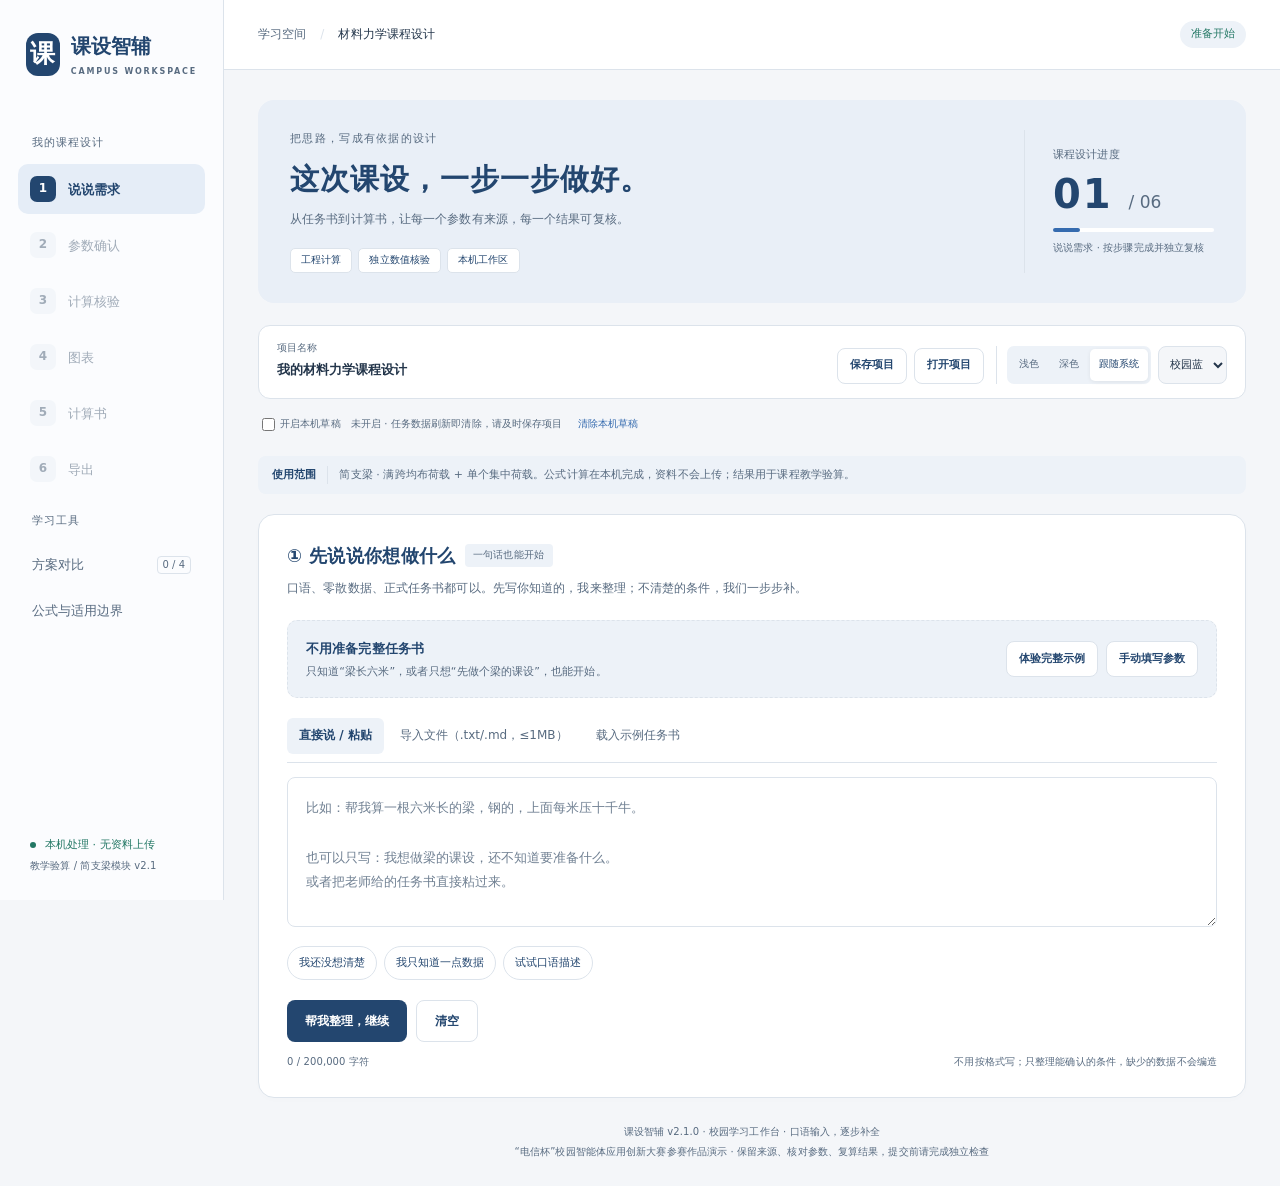
==== commit 5d220f6a: "简化课设输入：支持口语描述和逐步补全" ====
--- a/index.html
+++ b/index.html
@@ -9,10 +9,10 @@
 <meta name="description" content="面向工科课程设计的校园工作台。本机解析任务书、简支梁可复算计算、方案对比与报告导出。">
 <meta http-equiv="Content-Security-Policy" content="default-src 'none'; script-src 'self'; style-src 'self' 'unsafe-inline'; img-src 'self' data: blob:; connect-src 'none'; font-src 'self'; object-src 'none'; base-uri 'none'; form-action 'none'; worker-src 'none'">
 <title>课设智辅 · 工科课程设计与报告助手</title>
-<link rel="stylesheet" href="assets/styles.css?v=2.0.0">
-<script src="assets/engine.js?v=2.0.0" defer></script>
-<script src="assets/app.js?v=2.0.0" defer></script>
-<script src="assets/workspace.js?v=2.0.0" defer></script>
+<link rel="stylesheet" href="assets/styles.css?v=2.1.0">
+<script src="assets/engine.js?v=2.1.0" defer></script>
+<script src="assets/app.js?v=2.1.0" defer></script>
+<script src="assets/workspace.js?v=2.1.0" defer></script>
 </head>
 <body>
 <a class="skip-link" href="#mainContent">跳到主要内容</a>
@@ -24,7 +24,7 @@
   <div class="sidebar-caption">学习工具</div>
   <button class="tool-link" data-action="openCompare">方案对比 <span id="scenarioCount">0 / 4</span></button>
   <button class="tool-link" data-action="openKnowledge">公式与适用边界</button>
-  <div class="sidebar-bottom"><span class="online-dot"></span> 本机处理 · 无资料上传<small>教学验算 / 简支梁模块 v2.0</small></div>
+  <div class="sidebar-bottom"><span class="online-dot"></span> 本机处理 · 无资料上传<small>教学验算 / 简支梁模块 v2.1</small></div>
 </aside>
 <main class="main-area" id="mainContent" tabindex="-1">
   <header class="topbar"><div class="breadcrumb">学习空间 <span>/</span> <b>材料力学课程设计</b></div><div class="topbar-status" id="workspaceStatus" role="status">准备开始</div></header>
@@ -40,26 +40,27 @@
     <div class="notice-bar"><span class="notice-label">使用范围</span><div>简支梁 · 满跨均布荷载 + 单个集中荷载。公式计算在本机完成，资料不会上传；结果用于课程教学验算。</div></div>
 <!-- ============ 步骤 1：任务书 ============ -->
 <section class="card" id="sec1">
-  <h2>① 任务书导入 <span class="badge">保留来源 · 缺失 · 冲突</span></h2>
-  <div class="hint">粘贴或导入任务书文字后自动抽取参数。原文行号会保留到报告中，便于核对；冲突项需人工裁决。</div>
-  <div class="quickstart"><div><b>从一份任务书开始</b><p>初次使用？先体验示例，或直接填写已知参数。</p></div><div class="quick-actions"><button class="btn btn-ghost btn-sm" data-action="quickDemo">体验完整示例</button><button class="btn btn-ghost btn-sm" data-action="manualEntry">手动填写参数</button></div></div>
+  <h2>① 先说说你想做什么 <span class="badge">一句话也能开始</span></h2>
+  <div class="hint">口语、零散数据、正式任务书都可以。先写你知道的，我来整理；不清楚的条件，我们一步步补。</div>
+  <div class="quickstart"><div><b>不用准备完整任务书</b><p>只知道“梁长六米”，或者只想“先做个梁的课设”，也能开始。</p></div><div class="quick-actions"><button class="btn btn-ghost btn-sm" data-action="quickDemo">体验完整示例</button><button class="btn btn-ghost btn-sm" data-action="manualEntry">手动填写参数</button></div></div>
   <div class="tabs">
-    <button class="tab active" id="tabPaste" data-action="switchTaskTab" data-arg="paste">粘贴文本</button>
+    <button class="tab active" id="tabPaste" data-action="switchTaskTab" data-arg="paste">直接说 / 粘贴</button>
     <button class="tab" id="tabFile" data-action="switchTaskTab" data-arg="file">导入文件（.txt/.md，≤1MB）</button>
     <button class="tab" id="tabDemo" data-action="loadDemo">载入示例任务书</button>
   </div>
   <div id="panePaste" class="paste-area">
-    <label class="sr-only" for="taskText">任务书原文</label><textarea id="taskText" maxlength="200000" placeholder="把任务书文字粘贴到这里…（示例：某教学楼楼面简支梁，计算跨度 L = 6 m，矩形截面 100 × 200 mm，材料 Q235 钢，弹性模量 E = 206 GPa…）"></textarea>
+    <label class="sr-only" for="taskText">课设描述或任务书原文</label><textarea id="taskText" maxlength="200000" placeholder="比如：帮我算一根六米长的梁，钢的，上面每米压十千牛。&#10;&#10;也可以只写：我想做梁的课设，还不知道要准备什么。&#10;或者把老师给的任务书直接粘过来。"></textarea>
+    <div class="intake-starters" aria-label="快速开始"><button class="starter" data-action="useIntakeStarter" data-arg="idea">我还没想清楚</button><button class="starter" data-action="useIntakeStarter" data-arg="partial">我只知道一点数据</button><button class="starter" data-action="useIntakeStarter" data-arg="spoken">试试口语描述</button></div>
   </div>
   <div id="paneFile" style="display:none">
     <input type="file" id="taskFile" accept=".txt,.md,.text,text/plain,text/markdown">
     <div class="file-meta" id="fileMeta">仅接受 .txt / .md / .text 纯文本，大小 ≤ 1 MB；Word 文档请先另存为 txt 或改用粘贴方式。</div>
   </div>
   <div class="btn-row">
-    <button class="btn btn-primary" data-action="parseTask">解析任务书</button>
+    <button class="btn btn-primary" data-action="parseTask">帮我整理，继续</button>
     <button class="btn btn-ghost" data-action="clearTask">清空</button>
   </div>
-  <div class="input-helper"><span id="charCount">0 / 200,000 字符</span><span>支持 m / mm、kN / N、GPa / MPa，来源行号会保留</span></div>
+  <div class="input-helper"><span id="charCount">0 / 200,000 字符</span><span>不用按格式写；只整理能确认的条件，缺少的数据不会编造</span></div>
   <div id="parseMsg" role="status" aria-live="polite"></div>
   <div id="parseResult"></div>
 </section>
@@ -199,7 +200,7 @@
 </section>
 
 <footer>
-  课设智辅 v2.0.0 · 校园学习工作台 · 本机计算与可追溯报告<br>
+  课设智辅 v2.1.0 · 校园学习工作台 · 口语输入，逐步补全<br>
   “电信杯”校园智能体应用创新大赛参赛作品演示 · 保留来源、核对参数、复算结果，提交前请完成独立检查
 </footer>
 </div>
--- a/assets/styles.css
+++ b/assets/styles.css
@@ -237,3 +237,5 @@
 .btn{transition:transform .12s}.step-tab{transition:transform .12s}
 .submission-checklist{padding:18px;background:var(--c-soft);border:1px solid var(--c-border);border-radius:10px;margin:20px 0;color:var(--c-text)}.submission-checklist>b{color:var(--c-primary);font-size:13px}.submission-checklist p{font-size:11px;color:var(--c-muted);margin:5px 0 12px}.submission-checklist label{display:flex;align-items:baseline;gap:8px;font-size:12px;padding:7px 0}.submission-checklist input{accent-color:var(--c-primary-2)}#reviewProgress{display:block;margin-top:10px;color:var(--c-accent);font-size:11px}.print-figures{display:none}@media print{.print-figures{display:block}.print-figures svg{width:100%;max-height:250px;break-inside:avoid}.submission-checklist{display:none}}
 @media(max-width:780px){:root:not([data-step="1"]) header.hero{display:none}}
+.intake-starters{display:flex;gap:7px;flex-wrap:wrap;margin-top:12px}.starter{border:1px solid var(--c-border);background:var(--c-card);color:var(--c-primary);padding:7px 11px;border-radius:99px;cursor:pointer;font-size:11px;min-height:34px}.starter:hover{background:var(--c-soft)}.intake-answer{background:var(--c-soft);border:1px solid var(--c-border);padding:20px;border-radius:12px;margin-top:20px}.intake-answer-title{font-size:15px;font-weight:700;color:var(--c-primary)}.intake-answer p{font-size:12px;color:var(--c-muted);margin:8px 0;line-height:1.8}.known-facts{display:flex;gap:7px;flex-wrap:wrap;margin:13px 0 17px}.known-facts span{border:1px solid var(--c-border);background:var(--c-card);padding:5px 9px;border-radius:6px;font-size:11px;color:var(--c-text)}.followup-question{display:block;font-weight:650;font-size:14px;color:var(--c-primary);margin-top:17px}.followup-row{display:flex;gap:9px;margin-top:11px}.followup-row input{flex:1;min-width:0;background:var(--c-card)}.followup-row .btn{flex-shrink:0}.intake-answer small{display:block;font-size:10px;color:var(--c-muted);margin-top:10px}.intake-scope{color:var(--c-warn)!important}.intake-details table{margin-top:12px}@media(max-width:640px){.followup-row{flex-direction:column}.intake-answer{padding:16px}.starter{font-size:10px;padding:7px 9px}}
+textarea#taskText{height:150px;min-height:150px;max-height:60vh}.skip-link{clip-path:inset(50%);width:1px;height:1px;overflow:hidden}.skip-link:focus{clip-path:none;width:auto;height:auto;overflow:visible}#parseResult{scroll-margin-top:24px}@media(max-width:780px){#parseResult{scroll-margin-top:110px}textarea#taskText{height:160px;min-height:160px}}
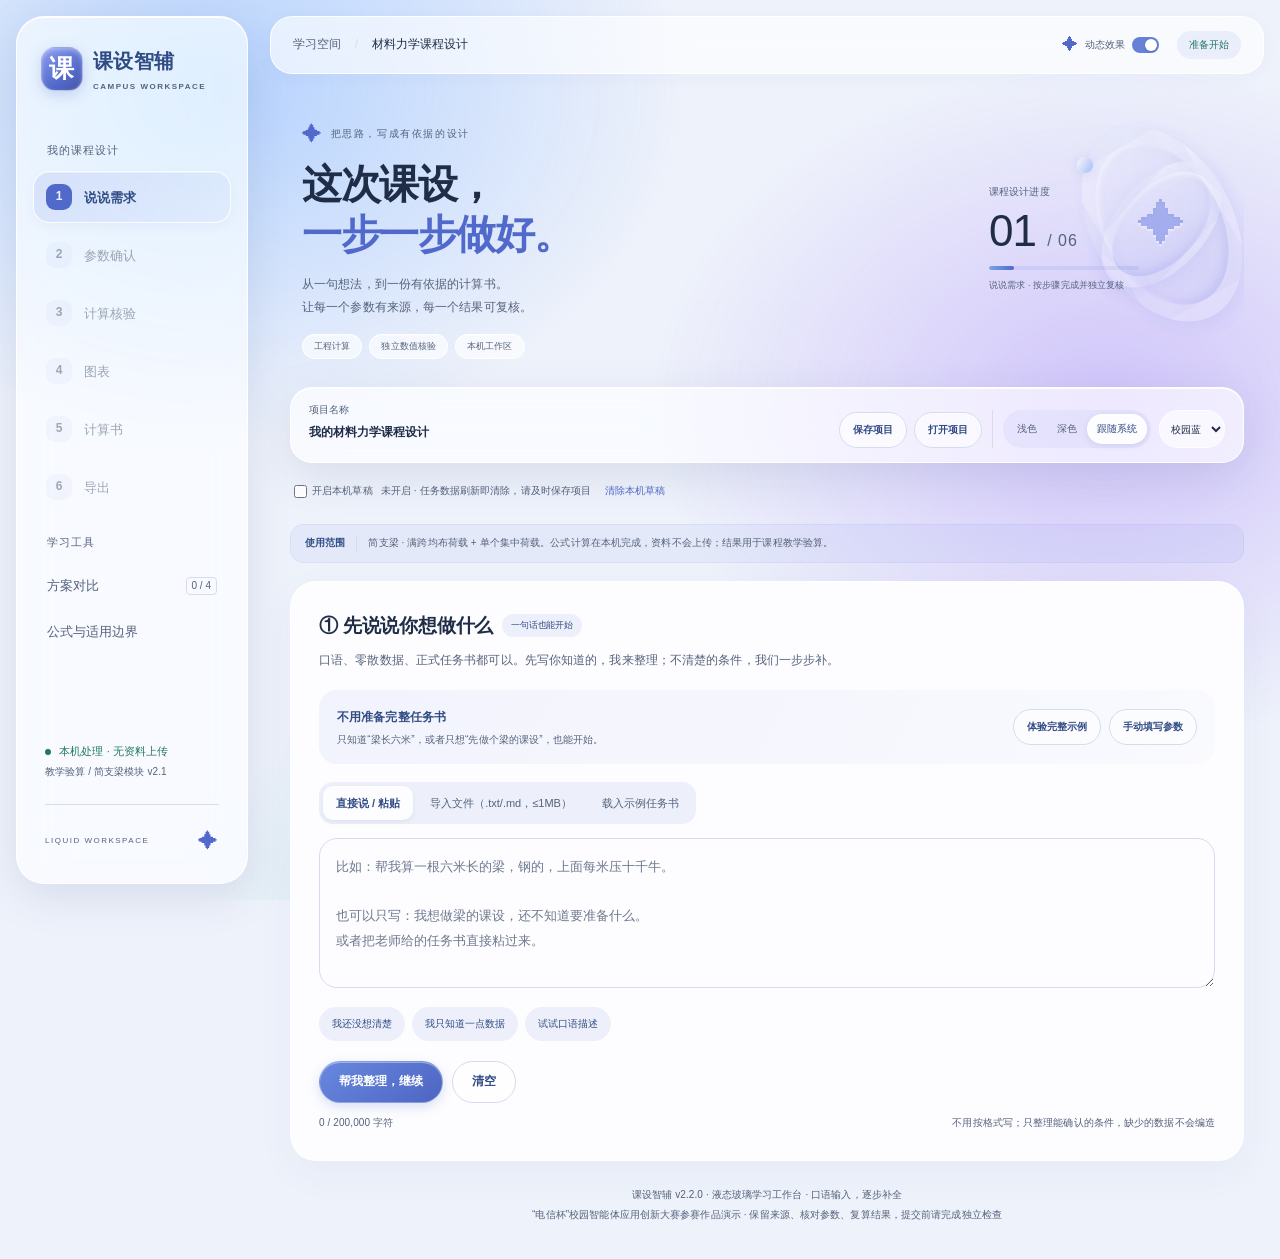
==== commit bff7d661: "升级液态玻璃界面与数码光迹交互" ====
--- a/index.html
+++ b/index.html
@@ -1,5 +1,5 @@
 <!DOCTYPE html>
-<html lang="zh-CN">
+<html lang="zh-CN" data-ui-version="2.2.0">
 <head>
 <meta charset="UTF-8">
 <meta name="viewport" content="width=device-width, initial-scale=1.0, viewport-fit=cover">
@@ -9,13 +9,17 @@
 <meta name="description" content="面向工科课程设计的校园工作台。本机解析任务书、简支梁可复算计算、方案对比与报告导出。">
 <meta http-equiv="Content-Security-Policy" content="default-src 'none'; script-src 'self'; style-src 'self' 'unsafe-inline'; img-src 'self' data: blob:; connect-src 'none'; font-src 'self'; object-src 'none'; base-uri 'none'; form-action 'none'; worker-src 'none'">
 <title>课设智辅 · 工科课程设计与报告助手</title>
-<link rel="stylesheet" href="assets/styles.css?v=2.1.0">
-<script src="assets/engine.js?v=2.1.0" defer></script>
-<script src="assets/app.js?v=2.1.0" defer></script>
-<script src="assets/workspace.js?v=2.1.0" defer></script>
+<link rel="stylesheet" href="assets/styles.css?v=2.2.0">
+<link rel="stylesheet" href="assets/liquid.css?v=2.2.0">
+<script src="assets/engine.js?v=2.2.0" defer></script>
+<script src="assets/app.js?v=2.2.0" defer></script>
+<script src="assets/workspace.js?v=2.2.0" defer></script>
+<script src="assets/effects.js?v=2.2.0" defer></script>
 </head>
 <body>
 <a class="skip-link" href="#mainContent">跳到主要内容</a>
+<div class="ambient-field" aria-hidden="true"><div class="ambient-orb orb-blue"></div><div class="ambient-orb orb-violet"></div><div class="ambient-orb orb-mint"></div></div>
+<canvas id="cursorTrail" aria-hidden="true"></canvas>
 <div class="app-shell">
 <aside class="sidebar" aria-label="工作台导航">
   <a class="brand" href="#" data-action="showStep" data-arg="1"><span class="brand-mark">课</span><span>课设智辅<small>CAMPUS WORKSPACE</small></span></a>
@@ -24,12 +28,12 @@
   <div class="sidebar-caption">学习工具</div>
   <button class="tool-link" data-action="openCompare">方案对比 <span id="scenarioCount">0 / 4</span></button>
   <button class="tool-link" data-action="openKnowledge">公式与适用边界</button>
-  <div class="sidebar-bottom"><span class="online-dot"></span> 本机处理 · 无资料上传<small>教学验算 / 简支梁模块 v2.1</small></div>
+  <div class="sidebar-bottom"><span class="online-dot"></span> 本机处理 · 无资料上传<small>教学验算 / 简支梁模块 v2.1</small><span class="material-signature">LIQUID WORKSPACE <span>✦</span></span></div>
 </aside>
 <main class="main-area" id="mainContent" tabindex="-1">
-  <header class="topbar"><div class="breadcrumb">学习空间 <span>/</span> <b>材料力学课程设计</b></div><div class="topbar-status" id="workspaceStatus" role="status">准备开始</div></header>
+  <header class="topbar"><div class="breadcrumb">学习空间 <span>/</span> <b>材料力学课程设计</b></div><div class="topbar-controls"><button type="button" class="motion-toggle" id="motionToggle" aria-pressed="true" aria-describedby="motionHint"><span aria-hidden="true">✦</span> <span id="motionLabel">动态效果</span><span class="toggle-track" aria-hidden="true"></span></button><span class="sr-only" id="motionHint">控制背景流动、界面动画和鼠标数码光迹；自动遵循系统减少动态效果设置。</span><div class="topbar-status" id="workspaceStatus" role="status">准备开始</div></div></header>
   <div class="wrap">
-    <header class="hero"><div class="hero-copy"><div class="eyebrow">把思路，写成有依据的设计</div><h1>这次课设，一步一步做好。</h1><p class="sub">从任务书到计算书，让每一个参数有来源，每一个结果可复核。</p><div class="chips"><span class="chip">工程计算</span><span class="chip">独立数值核验</span><span class="chip">本机工作区</span></div></div><div class="hero-progress"><span>课程设计进度</span><b id="progressLabel">01 <small>/ 06</small></b><div class="progress-track"><span id="progressFill"></span></div><small id="progressHint">先导入任务书，或手动输入参数</small></div></header>
+    <header class="hero"><div class="hero-copy"><div class="eyebrow"><span class="eyebrow-spark" aria-hidden="true">✦</span> 把思路，写成有依据的设计</div><h1>这次课设，<br><span>一步一步做好。</span></h1><p class="sub">从一句想法，到一份有依据的计算书。<br>让每一个参数有来源，每一个结果可复核。</p><div class="chips"><span class="chip">工程计算</span><span class="chip">独立数值核验</span><span class="chip">本机工作区</span></div></div><div class="hero-progress"><div class="glass-sculpture" aria-hidden="true"><span class="sculpture-ring ring-one"></span><span class="sculpture-ring ring-two"></span><span class="sculpture-core">✦</span><span class="sculpture-dot"></span></div><span>课程设计进度</span><b id="progressLabel">01 <small>/ 06</small></b><div class="progress-track"><span id="progressFill"></span></div><small id="progressHint">先说说需求，或手动输入参数</small></div></header>
     <section class="project-bar" aria-label="项目与外观设置">
       <label class="project-title">项目名称<input id="projectName" type="text" maxlength="80" value="我的材料力学课程设计" autocomplete="off"></label>
       <div class="project-actions"><button class="btn btn-ghost btn-sm" data-action="saveProject">保存项目</button><button class="btn btn-ghost btn-sm" data-action="chooseProject">打开项目</button><input id="projectFile" type="file" accept=".json,application/json" hidden></div>
@@ -200,7 +204,7 @@
 </section>
 
 <footer>
-  课设智辅 v2.1.0 · 校园学习工作台 · 口语输入，逐步补全<br>
+  课设智辅 v2.2.0 · 液态玻璃学习工作台 · 口语输入，逐步补全<br>
   “电信杯”校园智能体应用创新大赛参赛作品演示 · 保留来源、核对参数、复算结果，提交前请完成独立检查
 </footer>
 </div>
--- a/assets/liquid.css
+++ b/assets/liquid.css
@@ -0,0 +1,108 @@
+/* Liquid-inspired controls. Engineering content keeps a quiet, opaque surface. */
+:root{
+  --c-bg:#eef2fb;--c-text:#202d47;--c-muted:#55627b;--c-primary:#314c85;
+  --c-primary-2:#5269cc;--c-card:#fdfdff;--c-border:#d5dced;--c-soft:#edf0fa;
+  --c-hover:#e4eafa;--glass:rgba(255,255,255,.62);--glass-edge:rgba(255,255,255,.88);
+  --glass-shadow:0 12px 44px #334b7820,inset 0 1px 0 #fff;
+  --accent-rgb:91,114,222;--orb-blue:#a3c8ff;--orb-violet:#c6b5fa;--orb-mint:#a8e2d9;
+  --spring:cubic-bezier(.2,.8,.2,1.2);--radius:24px;
+}
+:root[data-accent=green]{--accent-rgb:40,137,117;--orb-blue:#afe0e5;--orb-violet:#b9d3c5;--orb-mint:#97dac0}
+:root[data-accent=plum]{--accent-rgb:153,92,183;--orb-blue:#c5cafa;--orb-violet:#dfb4ec;--orb-mint:#c5dce9}
+:root[data-theme=dark]{
+  --c-bg:#0c1120;--c-text:#ebeffb;--c-muted:#afbbd3;--c-card:#192237;--c-border:#37445e;
+  --c-soft:#242e46;--c-hover:#303d5a;--glass:rgba(27,36,58,.72);--glass-edge:rgba(188,207,255,.22);
+  --glass-shadow:0 14px 48px #0005,inset 0 1px 0 #d6e4ff15;
+  --orb-blue:#244f83;--orb-violet:#4c3877;--orb-mint:#22535a;--accent-rgb:146,171,255;
+}
+:root[data-theme=dark][data-accent=green]{--orb-blue:#1e485a;--orb-violet:#304b52;--orb-mint:#1d6450;--accent-rgb:123,217,184}
+:root[data-theme=dark][data-accent=plum]{--orb-blue:#353e6e;--orb-violet:#6a397f;--orb-mint:#30465a;--accent-rgb:217,166,239}
+body{font-family:-apple-system,BlinkMacSystemFont,"Segoe UI","PingFang SC","Microsoft YaHei UI",sans-serif;background:var(--c-bg);font-size:14px}
+.ambient-field{position:fixed;inset:0;overflow:hidden;pointer-events:none;z-index:-1;isolation:isolate;background:var(--c-bg)}
+.ambient-orb{position:absolute;width:75vw;height:80vh;border-radius:50%;opacity:.75;will-change:transform}
+.orb-blue{left:-20vw;top:-30vh;background:radial-gradient(ellipse,var(--orb-blue),transparent 68%);animation:ambient-blue 22s ease-in-out infinite alternate}
+.orb-violet{right:-24vw;top:5vh;background:radial-gradient(ellipse,var(--orb-violet),transparent 67%);animation:ambient-violet 26s ease-in-out infinite alternate}
+.orb-mint{left:12vw;bottom:-45vh;background:radial-gradient(ellipse,var(--orb-mint),transparent 65%);animation:ambient-mint 28s ease-in-out infinite alternate}
+@keyframes ambient-blue{to{transform:translate(12vw,16vh) scale(1.08)}}
+@keyframes ambient-violet{to{transform:translate(-12vw,10vh) scale(.9)}}
+@keyframes ambient-mint{to{transform:translate(14vw,-12vh)}}
+#cursorTrail{position:fixed;inset:0;width:100%;height:100%;pointer-events:none;z-index:75}
+.app-shell{grid-template-columns:232px minmax(0,1fr);padding:16px;gap:22px}
+.sidebar{top:16px;height:calc(100dvh - 32px);padding:28px 16px 22px;border:1px solid var(--glass-edge);border-radius:28px;background:var(--glass);box-shadow:var(--glass-shadow);backdrop-filter:blur(24px) saturate(155%);-webkit-backdrop-filter:blur(24px) saturate(155%)}
+.brand{margin-bottom:28px;font-size:20px;gap:10px;letter-spacing:.3px}
+.brand-mark{width:42px;height:44px;background:linear-gradient(145deg,#8c9df1,#526acb 65%,#4855a2);color:#fff;border:1px solid #ffffff70;box-shadow:inset 0 2px 4px #ffffff55,0 4px 14px #6576c646;border-radius:14px}
+.brand small{letter-spacing:1.5px;font-size:8px}
+.sidebar-caption{font-size:11px;margin-top:20px;padding-left:14px}
+.step-tab{border:1px solid transparent;border-radius:16px;min-height:49px;transition:transform .32s var(--spring),background-color .2s,box-shadow .2s}
+.step-tab.active{background:linear-gradient(120deg,rgba(var(--accent-rgb),.14),rgba(var(--accent-rgb),.06));border-color:var(--glass-edge);box-shadow:0 4px 12px #22376e0b,inset 0 1px 0 #ffffff60}
+.step-tab .n{border-radius:9px;background:rgba(var(--accent-rgb),.08)}
+.step-tab.active .n{background:var(--c-primary-2);color:var(--c-bg)}
+.step-tab:not(:disabled):hover{transform:translateX(3px);background:rgba(var(--accent-rgb),.09)}
+.tool-link{border-radius:14px}.tool-link:hover{background:rgba(var(--accent-rgb),.08)}
+.sidebar-bottom{padding-top:35px}.material-signature{display:flex;align-items:center;justify-content:space-between;margin-top:22px;padding-top:16px;border-top:1px solid var(--c-border);font-size:8px;letter-spacing:1.5px;color:var(--c-muted)}.material-signature span{font-size:20px;color:var(--c-primary-2)}
+.topbar{height:58px;padding:0 22px;background:var(--glass);border:1px solid var(--glass-edge);border-radius:22px;box-shadow:0 4px 20px #30437208;backdrop-filter:blur(20px);-webkit-backdrop-filter:blur(20px)}
+.topbar-controls{display:flex;gap:14px;align-items:center}.topbar-status{background:rgba(var(--accent-rgb),.09);padding:6px 12px;font-size:10px}
+.motion-toggle{display:inline-flex;align-items:center;gap:7px;border:0;background:transparent;color:var(--c-muted);font-size:10px;min-height:38px;padding:4px;cursor:pointer;white-space:nowrap;border-radius:99px}
+.motion-toggle>span:first-child{font-size:16px;color:var(--c-primary-2)}
+.toggle-track{display:block;width:27px;height:16px;background:#7b859866;border-radius:99px;padding:2px;transition:background .2s}
+.toggle-track:before{content:"";display:block;height:12px;width:12px;border-radius:50%;background:white;box-shadow:0 1px 3px #0002;transition:transform .3s var(--spring)}
+.motion-toggle[aria-pressed=true] .toggle-track{background:#6681d8}.motion-toggle[aria-pressed=true] .toggle-track:before{transform:translateX(11px)}
+.motion-toggle:disabled{cursor:default}
+.wrap{max-width:1220px;padding:26px 20px 18px}
+header.hero{position:relative;isolation:isolate;background:transparent;border:0;box-shadow:none;padding:18px 12px 28px;margin-bottom:0;min-height:270px;overflow:hidden;border-radius:28px;gap:22px}
+.hero-copy{position:relative;z-index:1}.eyebrow{letter-spacing:1.6px;font-size:10px;display:flex;align-items:center;gap:7px}.eyebrow-spark{color:var(--c-primary-2);font-size:20px}
+.hero h1{font-size:clamp(30px,3.1vw,46px);line-height:1.25;letter-spacing:-1.4px;font-weight:720;color:var(--c-text)}
+.hero h1>span{color:var(--c-primary-2)}.hero .sub{font-size:12px;line-height:1.9;margin-top:14px}.hero .chips{margin-top:15px;gap:7px}
+.chip{background:var(--glass);border:1px solid var(--glass-edge);border-radius:99px;font-size:9px;padding:4px 11px;box-shadow:inset 0 1px 0 #ffffff50;color:var(--c-muted)}
+.hero-progress{position:relative;min-width:190px;width:30%;align-self:center;border:0;padding:0 22px 0 36px;align-items:flex-start;font-size:10px;z-index:0}
+.hero-progress b{font-size:44px;font-weight:500;letter-spacing:-1px;line-height:1.4;font-variant-numeric:tabular-nums;color:var(--c-text)}
+.hero-progress b small{font-size:16px;letter-spacing:1px}.hero-progress>small{font-size:9px;max-width:160px}.progress-track{width:150px;background:rgba(var(--accent-rgb),.12);height:4px;overflow:hidden}.progress-track span{background:linear-gradient(90deg,#79a4e8,var(--c-primary-2));transition:width .6s var(--spring)}
+.glass-sculpture{position:absolute;width:210px;height:210px;right:-35px;top:-65px;z-index:-1;opacity:.75;pointer-events:none;animation:sculpture-float 8s ease-in-out infinite alternate}
+.sculpture-ring{position:absolute;inset:0;border-radius:50%;border:18px solid #ffffff30;box-shadow:inset 3px 3px 6px #ffffffa0,inset -4px -4px 12px rgba(var(--accent-rgb),.22),4px 7px 20px rgba(var(--accent-rgb),.13);background:linear-gradient(130deg,#ffffff30,rgba(var(--accent-rgb),.10));transform:rotate(-30deg) scaleX(.67)}
+.ring-two{inset:30px;transform:rotate(42deg) scaleX(.6);border-width:13px}.sculpture-core{position:absolute;inset:66px;display:grid;place-items:center;font-size:48px;color:rgba(var(--accent-rgb),.65);text-shadow:0 2px 2px #fff9}.sculpture-dot{position:absolute;width:16px;height:16px;left:20px;top:38px;border-radius:50%;background:linear-gradient(120deg,#fff,#8caff2);box-shadow:0 2px 12px #657dcd40}
+@keyframes sculpture-float{to{transform:translateY(-9px) rotate(8deg)}}
+.project-bar{background:var(--glass);border:1px solid var(--glass-edge);box-shadow:var(--glass-shadow);border-radius:22px;padding:14px 18px;backdrop-filter:blur(22px) saturate(140%);-webkit-backdrop-filter:blur(22px) saturate(140%);gap:10px}
+.project-title{font-size:10px}.project-title input{font-size:12px!important;min-height:30px}.appearance{gap:8px}.theme-switch{position:relative;isolation:isolate;background:rgba(var(--accent-rgb),.07);border-radius:99px;padding:4px;gap:0}
+.theme-switch button{position:relative;z-index:1;min-height:30px;background:transparent!important;box-shadow:none!important;border-radius:99px;padding:6px 10px}
+.theme-indicator{position:absolute;top:4px;left:0;height:30px;background:var(--c-card);border:1px solid var(--glass-edge);box-shadow:0 2px 6px #223e6a1a,inset 0 1px 0 #fff9;border-radius:99px;transition:transform .42s var(--spring),width .32s var(--spring);z-index:0;pointer-events:none}
+.appearance select{border-radius:99px;font-size:10px;max-width:100px;background:var(--glass);border-color:var(--glass-edge)}
+.draft-bar{padding:12px 4px;font-size:10px;gap:8px}.draft-bar .text-btn{font-size:10px}.notice-bar{background:rgba(var(--accent-rgb),.065);border:1px solid rgba(var(--accent-rgb),.08);border-radius:14px;padding:10px 14px;font-size:10px;margin-bottom:18px}
+.card{background:var(--c-card);border:1px solid var(--glass-edge);border-radius:26px;padding:28px;box-shadow:0 12px 40px #293f6d0b,inset 0 1px 0 #fff8;position:relative}
+.card h2{font-size:19px;color:var(--c-text);letter-spacing:-.2px}.card h2 .badge{border-radius:99px;padding:4px 9px;font-size:9px;background:var(--c-soft);color:var(--c-primary)}
+.card .hint{line-height:1.9;font-size:12px}.quickstart{border:0;background:linear-gradient(115deg,rgba(var(--accent-rgb),.07),rgba(var(--accent-rgb),.025));padding:15px 18px;border-radius:18px;margin:18px 0}.quickstart b{font-size:12px}.quickstart p{font-size:10px;line-height:1.8}
+.tabs{border:0;padding:4px;background:var(--c-soft);border-radius:14px;gap:4px;margin:18px 0 14px;width:fit-content;max-width:100%}.tab{font-size:11px;min-height:34px;padding:8px 13px;border-radius:10px;transition:transform .3s var(--spring),background .2s}.tab.active{background:var(--c-card);box-shadow:0 2px 5px #22345b12}
+input[type=number],input[type=text],select,textarea{border-radius:12px;background:var(--c-soft);border-color:var(--c-border)}
+textarea#taskText{border-radius:18px;border-color:var(--c-border);background:var(--c-card);padding:16px;font-size:13px;line-height:1.9;height:150px;min-height:150px}
+input:focus,select:focus,textarea:focus{outline:2px solid var(--c-primary-2);outline-offset:2px}
+.btn{position:relative;overflow:hidden;border-radius:99px;min-height:42px;padding:10px 19px;font-size:12px;transition:transform .3s var(--spring),box-shadow .25s,background-color .2s;isolation:isolate}
+.btn-primary,.btn-success{background:linear-gradient(140deg,#6888df,#4e65c2);color:white;border:1px solid #ffffff45;box-shadow:0 4px 12px #536dcc35,inset 0 1px 0 #ffffff60}
+:root[data-accent=green] .btn-primary,:root[data-accent=green] .btn-success{background:linear-gradient(140deg,#3c9582,#257460)}
+:root[data-accent=plum] .btn-primary,:root[data-accent=plum] .btn-success{background:linear-gradient(140deg,#a16ebb,#7d4b99)}
+.btn-ghost{background:var(--glass);border:1px solid var(--c-border);color:var(--c-primary);box-shadow:inset 0 1px 0 #ffffff65}.btn-sm{min-height:36px;font-size:10px;padding:7px 13px}
+.btn:hover{filter:none;box-shadow:0 5px 18px rgba(var(--accent-rgb),.2);transform:translateY(-2px)}.btn:active{transform:scale(.96) translateY(0)}
+.starter{border-radius:99px;min-height:34px;padding:7px 12px;font-size:10px;background:var(--c-soft);border:1px solid transparent;transition:transform .3s var(--spring),background .2s}.starter:hover{transform:translateY(-2px);background:var(--c-hover)}
+.intake-answer{border-radius:20px;background:var(--c-soft)}.known-facts span{border-radius:99px}.kpi{border-radius:18px;border:1px solid rgba(var(--accent-rgb),.08);background:var(--c-soft)}.kpi .v{letter-spacing:-.5px;font-weight:600}.fig,.report-view,.check-item,.point-probe,details.fold,.empty-state,.conflict-card{border-radius:16px}
+.btn:before{content:"";position:absolute;inset:0;z-index:-1;background:radial-gradient(circle at var(--glass-x,35%) var(--glass-y,10%),#fff5,transparent 65%);opacity:0;transition:opacity .25s;pointer-events:none}.btn:hover:before{opacity:1}
+.control-ripple{position:absolute;width:14px;height:14px;background:currentColor;opacity:0;border-radius:50%;pointer-events:none;transform:translate(-50%,-50%);animation:glass-ripple .48s ease-out forwards}
+@keyframes glass-ripple{0%{opacity:.17;transform:translate(-50%,-50%) scale(1)}100%{opacity:0;transform:translate(-50%,-50%) scale(18)}}
+.motion-enter{animation:panel-enter .42s cubic-bezier(.2,.8,.2,1) both}
+@keyframes panel-enter{from{opacity:0;transform:translateY(9px) scale(.995)}to{opacity:1;transform:none}}
+:root[data-motion=off] *, :root[data-motion=off] *::before,:root[data-motion=off] *::after{animation:none!important;transition:none!important;scroll-behavior:auto!important}
+:root[data-motion=off] .btn:hover,:root[data-motion=off] .starter:hover,:root[data-motion=off] .step-tab:hover{transform:none}
+:root[data-motion=off] .ambient-orb{will-change:auto}
+:root[data-page-hidden=true] .ambient-orb,:root[data-page-hidden=true] .glass-sculpture{animation-play-state:paused}
+@supports not ((backdrop-filter:blur(1px)) or (-webkit-backdrop-filter:blur(1px))){.sidebar,.topbar,.project-bar{background:var(--c-card)}}
+@media(min-width:1600px){.wrap{padding-top:36px}header.hero{min-height:300px}.hero h1{font-size:48px}}
+@media(max-width:1200px){.app-shell{grid-template-columns:200px minmax(0,1fr);gap:14px;padding:12px}.sidebar{top:12px;height:calc(100dvh - 24px);padding:24px 10px}.brand{font-size:18px}.wrap{padding:20px 8px}.topbar{padding:0 16px}.appearance{padding-left:0;border-left:0;margin-top:0}.hero h1{font-size:36px}.project-title{min-width:155px}}
+@media(max-width:950px){.project-bar{gap:12px}.appearance{flex-basis:100%;padding-top:10px;border-top:1px solid var(--c-border)}.appearance select{margin-left:auto}.hero-progress{padding-left:14px;min-width:150px}.glass-sculpture{right:-50px;width:180px;height:180px}.hero h1{font-size:32px}.topbar-status{display:none}}
+@media(max-width:780px){
+  .app-shell{display:block;padding:0}.sidebar{position:sticky;top:0;height:auto;border-radius:0 0 22px 22px;padding:4px 0 6px;border-top:0;z-index:60;background:var(--glass);overflow:visible}.steps{padding:8px 10px 4px}.steps-inner{gap:3px}.step-tab{min-height:42px;border-radius:13px;padding:8px 10px;gap:6px}.step-tab:not(:disabled):hover{transform:none}.step-tab .n{width:22px;height:22px}.tool-link{font-size:10px;min-height:30px;margin-left:4px}.topbar{height:auto;min-height:52px;margin:12px 14px 0;padding:7px 13px;border-radius:18px;gap:8px}.breadcrumb{font-size:10px}.topbar-controls{gap:8px}.motion-toggle{font-size:10px;gap:4px}.motion-toggle>span:first-child{display:none}.wrap{padding:14px}.hero-progress{display:flex;width:160px;min-width:130px;padding:0 5px 0 18px}.hero-progress b{font-size:36px}.progress-track{width:110px}.glass-sculpture{right:-30px;top:-45px;width:150px;height:150px}.sculpture-core{inset:48px;font-size:35px}.sculpture-ring{border-width:14px}.ring-two{inset:24px;border-width:10px}header.hero{padding:14px 7px 24px;min-height:250px;gap:10px}.hero h1{font-size:34px}.hero .sub{font-size:11px}.hero .chips{gap:5px}.chip{font-size:9px;padding:4px 9px}.card{padding:24px;border-radius:24px}.project-bar{padding:13px 15px;border-radius:20px}.project-title{min-width:155px}.appearance{margin-left:0}.theme-switch{flex:none}.theme-switch button{font-size:10px;min-height:30px;flex:none}.project-actions{gap:7px}.project-actions .btn{font-size:10px;padding:7px 11px}.g2{grid-template-columns:repeat(2,minmax(0,1fr))}textarea#taskText{height:160px;min-height:160px}.quickstart{padding:14px;gap:12px}.quick-actions{width:auto;gap:7px}.quick-actions .btn{flex:none;font-size:10px}.draft-bar{font-size:9px}.notice-bar{font-size:10px}.card .hint{font-size:11px}.topbar-status{display:none}html{scroll-padding-top:112px}.ambient-orb{animation:none;will-change:auto}.glass-sculpture{animation:none}
+}
+@media(max-width:440px){
+  .topbar{margin:10px 12px 0}.breadcrumb span{padding:0 5px}.breadcrumb{font-size:9px}.motion-toggle{font-size:9px}.topbar-controls{flex-shrink:0}.toggle-track{width:25px}.motion-toggle[aria-pressed=true] .toggle-track:before{transform:translateX(9px)}.wrap{padding:12px}header.hero{min-height:250px;padding:14px 4px 22px;align-items:flex-start}.hero h1{font-size:30px;letter-spacing:-1px}.eyebrow{font-size:9px;letter-spacing:.4px;gap:4px}.eyebrow-spark{font-size:16px}.hero .sub{font-size:10px;max-width:230px}.hero .chips{margin-top:13px;gap:4px}.chip{font-size:8px;padding:3px 7px}.hero-progress{position:absolute;right:0;top:25px;width:95px;min-width:0;padding:0 0 0 5px;align-items:flex-end}.hero-progress>span,.hero-progress>small{display:none}.hero-progress b{font-size:27px;margin-top:88px;line-height:1.2}.hero-progress b small{font-size:11px}.progress-track{width:64px;margin-top:9px}.glass-sculpture{width:108px;height:108px;right:-6px;top:3px}.sculpture-ring{border-width:10px}.ring-two{inset:17px;border-width:7px}.sculpture-core{inset:32px;font-size:29px}.sculpture-dot{width:10px;height:10px;left:10px;top:16px}.project-title{flex-basis:100%;min-width:0}.project-actions{width:100%}.project-actions .btn{flex:1}.appearance{gap:6px;padding-top:9px}.theme-switch{flex:1}.theme-switch button{flex:1;padding:6px 8px;font-size:9px}.appearance select{max-width:83px;font-size:9px;padding:7px 5px}.card{padding:20px 16px;border-radius:22px}.card h2{font-size:17px;gap:6px}.card h2 .badge{font-size:8px}.tabs{gap:2px;padding:3px;border-radius:12px}.tab{font-size:9px;padding:7px 8px}.quick-actions{width:100%}.quick-actions .btn{flex:1}.g2{grid-template-columns:1fr}.btn-row .btn{width:100%}.intake-starters{gap:5px}.starter{font-size:9px;padding:6px 9px}.intake-answer{padding:15px}.followup-row .btn{width:100%}.known-facts span{font-size:10px}.kpi{padding:14px}.kpi .v{font-size:20px}.notice-bar{padding:9px 11px;font-size:9px}.input-helper{font-size:9px}.draft-bar .text-btn{font-size:9px}
+}
+@media(max-width:350px){.hero h1{font-size:27px}.hero .sub{max-width:195px}.hero-progress{width:76px}.hero .chips{gap:3px}.chip{padding:3px 5px;font-size:7px}.tab{font-size:8px;padding:7px}.breadcrumb{font-size:8px}.topbar{padding:6px 10px}.motion-toggle{font-size:8px;gap:3px}}
+@media(max-width:780px){.sidebar{display:block}.tool-link{display:inline-flex;vertical-align:middle}.tool-link span{margin-left:8px}}
+@media(prefers-reduced-motion:reduce){*,*::before,*::after{animation:none!important;transition:none!important;scroll-behavior:auto!important}.btn:hover,.starter:hover{transform:none}#cursorTrail{display:none}.ambient-orb{will-change:auto}}
+@media(forced-colors:active){.ambient-field,#cursorTrail,.glass-sculpture{display:none}.sidebar,.project-bar,.topbar,.card,.btn,.theme-indicator,.step-tab.active{background:Canvas;border:1px solid CanvasText;box-shadow:none;backdrop-filter:none}.hero h1>span,.btn-primary,.btn-success{color:CanvasText}}
+@media print{.ambient-field,#cursorTrail,.glass-sculpture,.control-ripple{display:none!important}.app-shell{padding:0!important}.card{border-radius:0!important;animation:none!important}.sidebar,.project-bar,.topbar{backdrop-filter:none!important;-webkit-backdrop-filter:none!important}}
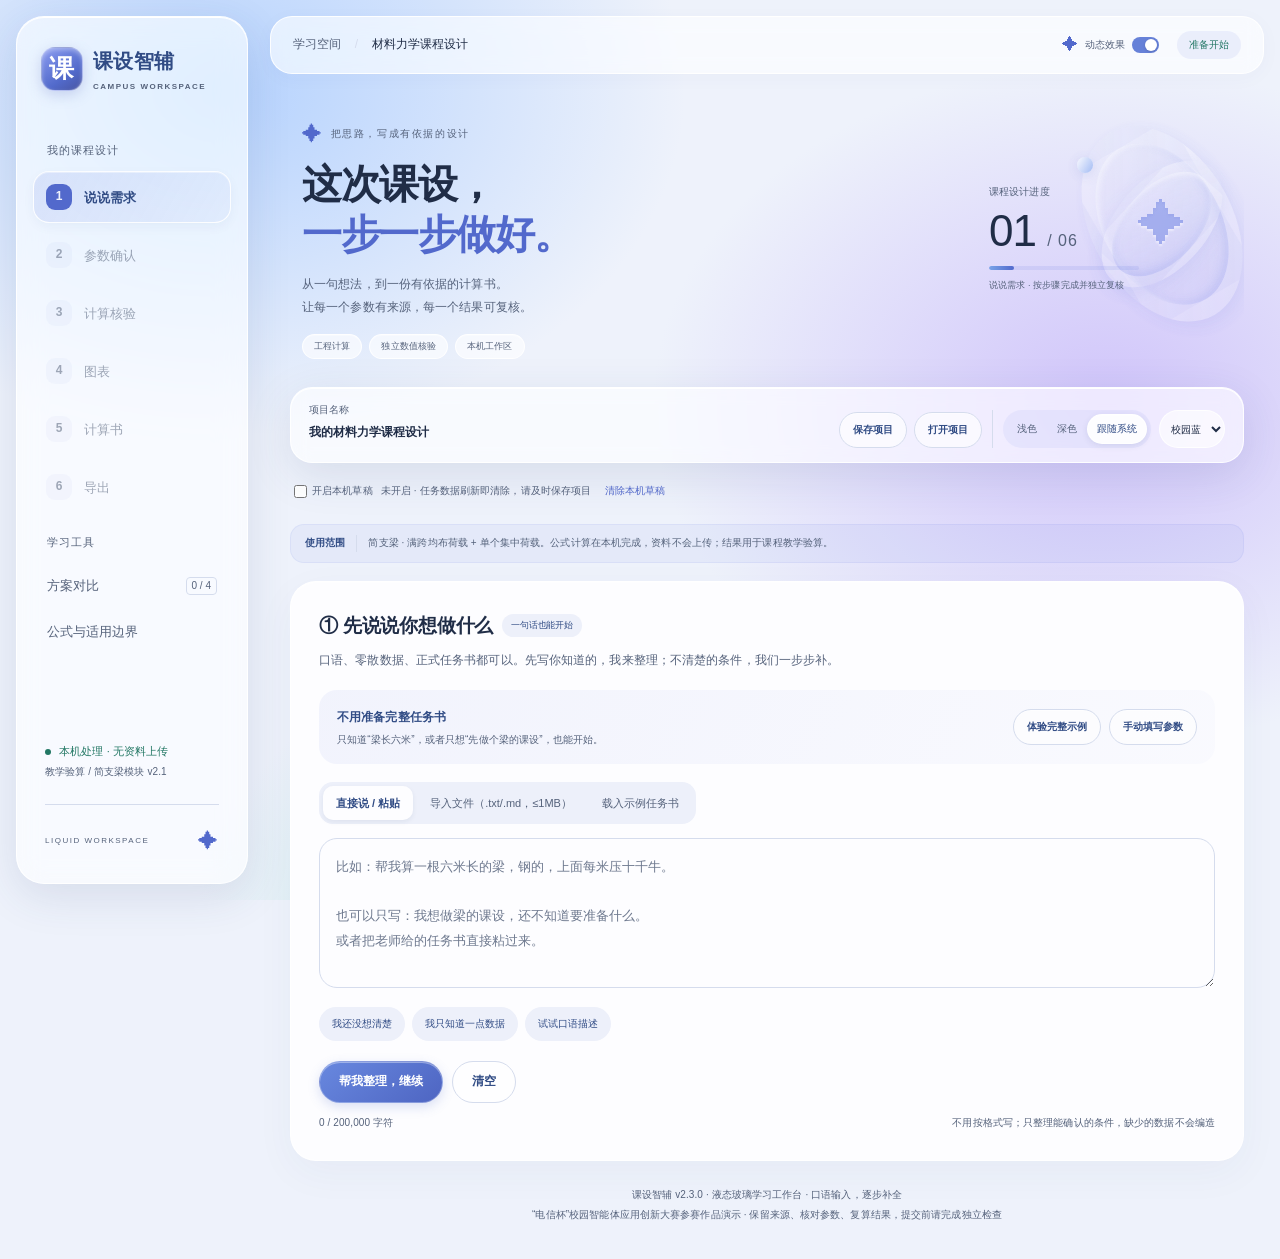
==== commit 64df24ce: "优化玻璃界面流畅度并增加加载反馈" ====
--- a/index.html
+++ b/index.html
@@ -1,5 +1,5 @@
 <!DOCTYPE html>
-<html lang="zh-CN" data-ui-version="2.2.0">
+<html lang="zh-CN" data-ui-version="2.3.0">
 <head>
 <meta charset="UTF-8">
 <meta name="viewport" content="width=device-width, initial-scale=1.0, viewport-fit=cover">
@@ -9,18 +9,22 @@
 <meta name="description" content="面向工科课程设计的校园工作台。本机解析任务书、简支梁可复算计算、方案对比与报告导出。">
 <meta http-equiv="Content-Security-Policy" content="default-src 'none'; script-src 'self'; style-src 'self' 'unsafe-inline'; img-src 'self' data: blob:; connect-src 'none'; font-src 'self'; object-src 'none'; base-uri 'none'; form-action 'none'; worker-src 'none'">
 <title>课设智辅 · 工科课程设计与报告助手</title>
-<link rel="stylesheet" href="assets/styles.css?v=2.2.0">
-<link rel="stylesheet" href="assets/liquid.css?v=2.2.0">
-<script src="assets/engine.js?v=2.2.0" defer></script>
-<script src="assets/app.js?v=2.2.0" defer></script>
-<script src="assets/workspace.js?v=2.2.0" defer></script>
-<script src="assets/effects.js?v=2.2.0" defer></script>
+<link rel="stylesheet" href="assets/styles.css?v=2.3.0">
+<link rel="stylesheet" href="assets/liquid.css?v=2.3.0">
+<script src="assets/loading.js?v=2.3.0" defer></script>
+<script src="assets/engine.js?v=2.3.0" defer></script>
+<script src="assets/app.js?v=2.3.0" defer></script>
+<script src="assets/workspace.js?v=2.3.0" defer></script>
+<script src="assets/effects.js?v=2.3.0" defer></script>
 </head>
 <body>
+<div class="boot-loader" id="bootLoader" role="status" aria-live="polite"><div class="boot-content"><span class="boot-mark" aria-hidden="true">课</span><strong>课设智辅</strong><div class="loading-orbit" aria-hidden="true"></div><p id="bootLabel">正在准备你的学习工作台…</p><a class="load-retry" href="">刷新重试</a></div></div>
+<div class="task-loader" id="taskLoader" hidden role="status" aria-live="polite"><span class="loading-orbit" aria-hidden="true"></span><span id="taskLoadingLabel">正在处理…</span></div>
+<noscript><style>.boot-loader{display:none!important}</style><p class="notice-bar">请启用浏览器 JavaScript，以使用本机计算与报告功能。</p></noscript>
 <a class="skip-link" href="#mainContent">跳到主要内容</a>
 <div class="ambient-field" aria-hidden="true"><div class="ambient-orb orb-blue"></div><div class="ambient-orb orb-violet"></div><div class="ambient-orb orb-mint"></div></div>
 <canvas id="cursorTrail" aria-hidden="true"></canvas>
-<div class="app-shell">
+<div class="app-shell" inert>
 <aside class="sidebar" aria-label="工作台导航">
   <a class="brand" href="#" data-action="showStep" data-arg="1"><span class="brand-mark">课</span><span>课设智辅<small>CAMPUS WORKSPACE</small></span></a>
   <div class="sidebar-caption">我的课程设计</div>
@@ -204,7 +208,7 @@
 </section>
 
 <footer>
-  课设智辅 v2.2.0 · 液态玻璃学习工作台 · 口语输入，逐步补全<br>
+  课设智辅 v2.3.0 · 液态玻璃学习工作台 · 口语输入，逐步补全<br>
   “电信杯”校园智能体应用创新大赛参赛作品演示 · 保留来源、核对参数、复算结果，提交前请完成独立检查
 </footer>
 </div>
--- a/assets/liquid.css
+++ b/assets/liquid.css
@@ -106,3 +106,32 @@
 @media(prefers-reduced-motion:reduce){*,*::before,*::after{animation:none!important;transition:none!important;scroll-behavior:auto!important}.btn:hover,.starter:hover{transform:none}#cursorTrail{display:none}.ambient-orb{will-change:auto}}
 @media(forced-colors:active){.ambient-field,#cursorTrail,.glass-sculpture{display:none}.sidebar,.project-bar,.topbar,.card,.btn,.theme-indicator,.step-tab.active{background:Canvas;border:1px solid CanvasText;box-shadow:none;backdrop-filter:none}.hero h1>span,.btn-primary,.btn-success{color:CanvasText}}
 @media print{.ambient-field,#cursorTrail,.glass-sculpture,.control-ripple{display:none!important}.app-shell{padding:0!important}.card{border-radius:0!important;animation:none!important}.sidebar,.project-bar,.topbar{backdrop-filter:none!important;-webkit-backdrop-filter:none!important}}
+/* Performance refinement: keep the glass artwork, limit continuous repainting. */
+.ambient-orb{animation:none;will-change:auto}
+.glass-sculpture{animation:none}
+.sidebar{backdrop-filter:blur(14px) saturate(135%);-webkit-backdrop-filter:blur(14px) saturate(135%)}
+.topbar,.project-bar{backdrop-filter:blur(10px) saturate(125%);-webkit-backdrop-filter:blur(10px) saturate(125%)}
+.step-tab,.btn,.starter{transition:transform .18s cubic-bezier(.2,.8,.2,1)}
+.btn:hover{box-shadow:0 4px 12px rgba(var(--accent-rgb),.16)}
+.theme-indicator{transition:transform .22s cubic-bezier(.2,.8,.2,1),width .22s cubic-bezier(.2,.8,.2,1)}
+.control-ripple{animation-duration:.32s}
+#cursorTrail{right:auto;bottom:auto;width:480px;height:280px;contain:strict}
+:root[data-busy] #cursorTrail{visibility:hidden}
+@media(max-width:780px){.sidebar{backdrop-filter:blur(8px);-webkit-backdrop-filter:blur(8px)}}
+.boot-loader{position:fixed;inset:0;z-index:300;display:grid;place-items:center;background:var(--c-bg,#eef2fb);color:var(--c-text,#202d47)}
+.boot-content{text-align:center;padding:28px;max-width:340px}
+.boot-mark{display:grid;place-items:center;width:60px;height:64px;margin:0 auto 16px;border-radius:20px;background:linear-gradient(145deg,#8c9df1,#526acb);color:#fff;font:35px serif;box-shadow:inset 0 1px 0 #ffffff70,0 8px 24px #526acb25}
+.boot-content strong{display:block;font-size:22px;letter-spacing:2px}.boot-content p{font-size:12px;color:var(--c-muted,#55627b);line-height:1.8;margin-top:16px}
+.loading-orbit{display:block;flex:none;width:25px;height:25px;border:2px solid rgba(var(--accent-rgb,91,114,222),.16);border-top-color:var(--c-primary-2,#5269cc);border-radius:50%;animation:loading-turn .75s linear infinite}
+.boot-content .loading-orbit{margin:26px auto 0}
+@keyframes loading-turn{to{transform:rotate(360deg)}}
+.load-retry{display:inline-block;margin-top:18px;font-size:12px;color:var(--c-primary-2,#5269cc)}
+.task-loader{position:fixed;bottom:max(24px,env(safe-area-inset-bottom));left:50%;transform:translateX(-50%);display:flex;align-items:center;gap:12px;max-width:calc(100vw - 32px);padding:14px 20px;z-index:180;background:var(--c-card,#fff);color:var(--c-text,#202d47);border:1px solid var(--c-border,#d5dced);border-radius:99px;box-shadow:0 6px 24px #1a274126;font-size:13px;white-space:nowrap}
+.task-loader .loading-orbit{width:19px;height:19px}
+.boot-loader[hidden],.task-loader[hidden]{display:none!important}
+.load-failed .loading-orbit{animation:none;border-color:var(--c-warn,#966222)}
+.is-loading{cursor:wait!important}.is-loading:before{opacity:0!important}
+@media(prefers-reduced-motion:reduce){.loading-orbit{animation:none;border-style:dotted}}
+:root[data-motion=off] .loading-orbit{animation:none!important;border-style:dotted}
+@media(forced-colors:active){.boot-loader,.task-loader{background:Canvas;color:CanvasText}.loading-orbit{border-color:CanvasText;border-top-color:Highlight}}
+@media print{.boot-loader,.task-loader{display:none!important}}
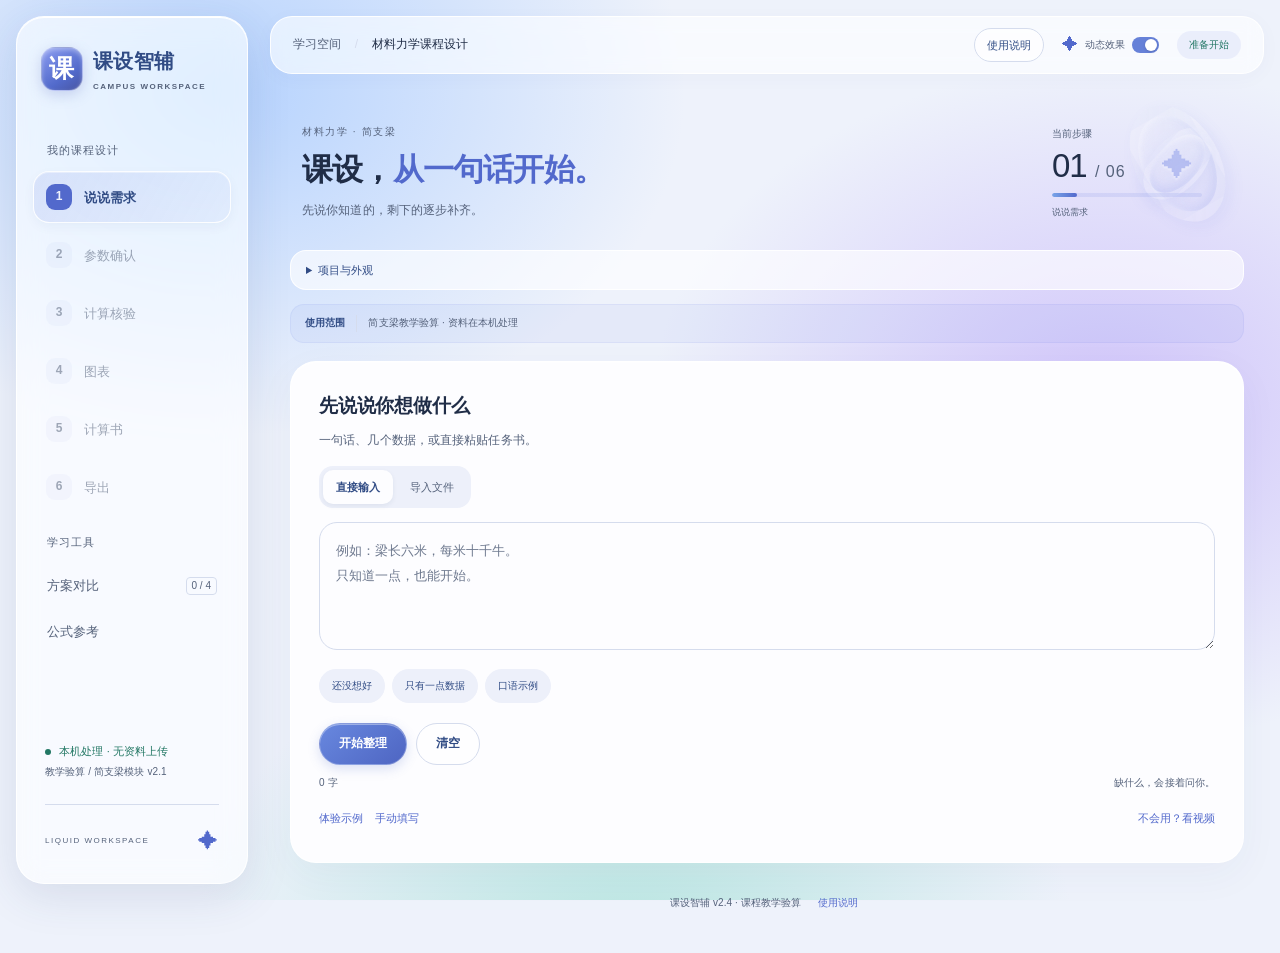
==== commit 15f98d67: "精简操作界面并加入使用说明与演示视频" ====
--- a/index.html
+++ b/index.html
@@ -1,5 +1,5 @@
 <!DOCTYPE html>
-<html lang="zh-CN" data-ui-version="2.3.0">
+<html lang="zh-CN" data-ui-version="2.4.0">
 <head>
 <meta charset="UTF-8">
 <meta name="viewport" content="width=device-width, initial-scale=1.0, viewport-fit=cover">
@@ -7,15 +7,15 @@
 <meta name="referrer" content="no-referrer">
 <link rel="icon" href="data:,">
 <meta name="description" content="面向工科课程设计的校园工作台。本机解析任务书、简支梁可复算计算、方案对比与报告导出。">
-<meta http-equiv="Content-Security-Policy" content="default-src 'none'; script-src 'self'; style-src 'self' 'unsafe-inline'; img-src 'self' data: blob:; connect-src 'none'; font-src 'self'; object-src 'none'; base-uri 'none'; form-action 'none'; worker-src 'none'">
+<meta http-equiv="Content-Security-Policy" content="default-src 'none'; script-src 'self'; style-src 'self' 'unsafe-inline'; img-src 'self' data: blob:; media-src 'self' data: blob:; connect-src 'none'; font-src 'self'; object-src 'none'; base-uri 'none'; form-action 'none'; worker-src 'none'">
 <title>课设智辅 · 工科课程设计与报告助手</title>
-<link rel="stylesheet" href="assets/styles.css?v=2.3.0">
-<link rel="stylesheet" href="assets/liquid.css?v=2.3.0">
-<script src="assets/loading.js?v=2.3.0" defer></script>
-<script src="assets/engine.js?v=2.3.0" defer></script>
-<script src="assets/app.js?v=2.3.0" defer></script>
-<script src="assets/workspace.js?v=2.3.0" defer></script>
-<script src="assets/effects.js?v=2.3.0" defer></script>
+<link rel="stylesheet" href="assets/styles.css?v=2.4.0">
+<link rel="stylesheet" href="assets/liquid.css?v=2.4.0">
+<script src="assets/loading.js?v=2.4.0" defer></script>
+<script src="assets/engine.js?v=2.4.0" defer></script>
+<script src="assets/app.js?v=2.4.0" defer></script>
+<script src="assets/workspace.js?v=2.4.0" defer></script>
+<script src="assets/effects.js?v=2.4.0" defer></script>
 </head>
 <body>
 <div class="boot-loader" id="bootLoader" role="status" aria-live="polite"><div class="boot-content"><span class="boot-mark" aria-hidden="true">课</span><strong>课设智辅</strong><div class="loading-orbit" aria-hidden="true"></div><p id="bootLabel">正在准备你的学习工作台…</p><a class="load-retry" href="">刷新重试</a></div></div>
@@ -31,52 +31,53 @@
   <nav class="steps" aria-label="课程设计步骤"><div class="steps-inner" id="stepTabs"></div></nav>
   <div class="sidebar-caption">学习工具</div>
   <button class="tool-link" data-action="openCompare">方案对比 <span id="scenarioCount">0 / 4</span></button>
-  <button class="tool-link" data-action="openKnowledge">公式与适用边界</button>
+  <button class="tool-link" data-action="openKnowledge">公式参考</button>
   <div class="sidebar-bottom"><span class="online-dot"></span> 本机处理 · 无资料上传<small>教学验算 / 简支梁模块 v2.1</small><span class="material-signature">LIQUID WORKSPACE <span>✦</span></span></div>
 </aside>
 <main class="main-area" id="mainContent" tabindex="-1">
-  <header class="topbar"><div class="breadcrumb">学习空间 <span>/</span> <b>材料力学课程设计</b></div><div class="topbar-controls"><button type="button" class="motion-toggle" id="motionToggle" aria-pressed="true" aria-describedby="motionHint"><span aria-hidden="true">✦</span> <span id="motionLabel">动态效果</span><span class="toggle-track" aria-hidden="true"></span></button><span class="sr-only" id="motionHint">控制背景流动、界面动画和鼠标数码光迹；自动遵循系统减少动态效果设置。</span><div class="topbar-status" id="workspaceStatus" role="status">准备开始</div></div></header>
+  <header class="topbar"><div class="breadcrumb">学习空间 <span>/</span> <b>材料力学课程设计</b></div><div class="topbar-controls"><button class="help-button" data-action="openGuide">使用说明</button><button type="button" class="motion-toggle" id="motionToggle" aria-pressed="true" aria-describedby="motionHint"><span aria-hidden="true">✦</span> <span id="motionLabel">动态效果</span><span class="toggle-track" aria-hidden="true"></span></button><span class="sr-only" id="motionHint">控制交互动画和数码光迹，遵循系统减少动态效果设置。</span><div class="topbar-status" id="workspaceStatus" role="status">准备开始</div></div></header>
   <div class="wrap">
-    <header class="hero"><div class="hero-copy"><div class="eyebrow"><span class="eyebrow-spark" aria-hidden="true">✦</span> 把思路，写成有依据的设计</div><h1>这次课设，<br><span>一步一步做好。</span></h1><p class="sub">从一句想法，到一份有依据的计算书。<br>让每一个参数有来源，每一个结果可复核。</p><div class="chips"><span class="chip">工程计算</span><span class="chip">独立数值核验</span><span class="chip">本机工作区</span></div></div><div class="hero-progress"><div class="glass-sculpture" aria-hidden="true"><span class="sculpture-ring ring-one"></span><span class="sculpture-ring ring-two"></span><span class="sculpture-core">✦</span><span class="sculpture-dot"></span></div><span>课程设计进度</span><b id="progressLabel">01 <small>/ 06</small></b><div class="progress-track"><span id="progressFill"></span></div><small id="progressHint">先说说需求，或手动输入参数</small></div></header>
+    <header class="hero"><div class="hero-copy"><div class="eyebrow">材料力学 · 简支梁</div><h1>课设，<span>从一句话开始。</span></h1><p class="sub">先说你知道的，剩下的逐步补齐。</p></div><div class="hero-progress"><div class="glass-sculpture" aria-hidden="true"><span class="sculpture-ring ring-one"></span><span class="sculpture-ring ring-two"></span><span class="sculpture-core">✦</span></div><span>当前步骤</span><b id="progressLabel">01 <small>/ 06</small></b><div class="progress-track"><span id="progressFill"></span></div><small id="progressHint">说说需求</small></div></header>
+    <details class="workspace-options"><summary>项目与外观</summary>
     <section class="project-bar" aria-label="项目与外观设置">
       <label class="project-title">项目名称<input id="projectName" type="text" maxlength="80" value="我的材料力学课程设计" autocomplete="off"></label>
       <div class="project-actions"><button class="btn btn-ghost btn-sm" data-action="saveProject">保存项目</button><button class="btn btn-ghost btn-sm" data-action="chooseProject">打开项目</button><input id="projectFile" type="file" accept=".json,application/json" hidden></div>
       <div class="appearance"><div class="theme-switch" role="group" aria-label="显示模式"><button data-action="setTheme" data-arg="light" aria-pressed="false">浅色</button><button data-action="setTheme" data-arg="dark" aria-pressed="false">深色</button><button data-action="setTheme" data-arg="system" aria-pressed="true">跟随系统</button></div><label class="sr-only" for="accentSelect">校园配色</label><select id="accentSelect" aria-label="校园配色"><option value="blue">校园蓝</option><option value="green">松柏绿</option><option value="plum">樱花紫</option></select></div>
     </section>
-    <div class="draft-bar"><label><input id="autoDraft" type="checkbox"> 开启本机草稿</label><span id="draftStatus">未开启 · 任务数据刷新即清除，请及时保存项目</span><button class="text-btn" id="restoreDraft" data-action="restoreDraft" hidden>恢复草稿</button><button class="text-btn" data-action="clearDraft">清除本机草稿</button></div>
+    <div class="draft-bar"><label><input id="autoDraft" type="checkbox"> 开启本机草稿</label><span id="draftStatus">未开启，刷新前请保存项目。</span><button class="text-btn" id="restoreDraft" data-action="restoreDraft" hidden>恢复草稿</button><button class="text-btn" data-action="clearDraft">清除本机草稿</button></div>
+    </details>
     <div id="globalMsg" role="status" aria-live="polite"></div>
-    <div class="notice-bar"><span class="notice-label">使用范围</span><div>简支梁 · 满跨均布荷载 + 单个集中荷载。公式计算在本机完成，资料不会上传；结果用于课程教学验算。</div></div>
+    <div class="notice-bar"><span class="notice-label">使用范围</span><div>简支梁教学验算 · 资料在本机处理</div></div>
 <!-- ============ 步骤 1：任务书 ============ -->
 <section class="card" id="sec1">
-  <h2>① 先说说你想做什么 <span class="badge">一句话也能开始</span></h2>
-  <div class="hint">口语、零散数据、正式任务书都可以。先写你知道的，我来整理；不清楚的条件，我们一步步补。</div>
-  <div class="quickstart"><div><b>不用准备完整任务书</b><p>只知道“梁长六米”，或者只想“先做个梁的课设”，也能开始。</p></div><div class="quick-actions"><button class="btn btn-ghost btn-sm" data-action="quickDemo">体验完整示例</button><button class="btn btn-ghost btn-sm" data-action="manualEntry">手动填写参数</button></div></div>
+  <h2>先说说你想做什么</h2>
+  <div class="hint">一句话、几个数据，或直接粘贴任务书。</div>
   <div class="tabs">
-    <button class="tab active" id="tabPaste" data-action="switchTaskTab" data-arg="paste">直接说 / 粘贴</button>
-    <button class="tab" id="tabFile" data-action="switchTaskTab" data-arg="file">导入文件（.txt/.md，≤1MB）</button>
-    <button class="tab" id="tabDemo" data-action="loadDemo">载入示例任务书</button>
+    <button class="tab active" id="tabPaste" data-action="switchTaskTab" data-arg="paste">直接输入</button>
+    <button class="tab" id="tabFile" data-action="switchTaskTab" data-arg="file">导入文件</button>
   </div>
   <div id="panePaste" class="paste-area">
-    <label class="sr-only" for="taskText">课设描述或任务书原文</label><textarea id="taskText" maxlength="200000" placeholder="比如：帮我算一根六米长的梁，钢的，上面每米压十千牛。&#10;&#10;也可以只写：我想做梁的课设，还不知道要准备什么。&#10;或者把老师给的任务书直接粘过来。"></textarea>
-    <div class="intake-starters" aria-label="快速开始"><button class="starter" data-action="useIntakeStarter" data-arg="idea">我还没想清楚</button><button class="starter" data-action="useIntakeStarter" data-arg="partial">我只知道一点数据</button><button class="starter" data-action="useIntakeStarter" data-arg="spoken">试试口语描述</button></div>
+    <label class="sr-only" for="taskText">课设描述或任务书原文</label><textarea id="taskText" maxlength="200000" placeholder="例如：梁长六米，每米十千牛。&#10;只知道一点，也能开始。"></textarea>
+    <div class="intake-starters" aria-label="快速开始"><button class="starter" data-action="useIntakeStarter" data-arg="idea">还没想好</button><button class="starter" data-action="useIntakeStarter" data-arg="partial">只有一点数据</button><button class="starter" data-action="useIntakeStarter" data-arg="spoken">口语示例</button></div>
   </div>
   <div id="paneFile" style="display:none">
     <input type="file" id="taskFile" accept=".txt,.md,.text,text/plain,text/markdown">
-    <div class="file-meta" id="fileMeta">仅接受 .txt / .md / .text 纯文本，大小 ≤ 1 MB；Word 文档请先另存为 txt 或改用粘贴方式。</div>
+    <div class="file-meta" id="fileMeta">支持 TXT / Markdown，最大 1 MB。Word 内容请直接粘贴。</div>
   </div>
   <div class="btn-row">
-    <button class="btn btn-primary" data-action="parseTask">帮我整理，继续</button>
+    <button class="btn btn-primary" data-action="parseTask">开始整理</button>
     <button class="btn btn-ghost" data-action="clearTask">清空</button>
   </div>
-  <div class="input-helper"><span id="charCount">0 / 200,000 字符</span><span>不用按格式写；只整理能确认的条件，缺少的数据不会编造</span></div>
+  <div class="input-helper"><span id="charCount">0 字</span><span>缺什么，会接着问你。</span></div>
+  <div class="intake-shortcuts"><button class="text-btn" data-action="quickDemo">体验示例</button><button class="text-btn" data-action="manualEntry">手动填写</button><button class="text-btn" data-action="openGuide">不会用？看视频</button></div>
   <div id="parseMsg" role="status" aria-live="polite"></div>
   <div id="parseResult"></div>
 </section>
 
 <!-- ============ 步骤 2：参数确认 ============ -->
 <section class="card" id="sec2" style="display:none">
-  <h2>② 参数确认与人工修正 <span class="badge">单位与边界检查</span></h2>
-  <div class="hint">绿色标签 = 任务书来源行号；橙色 = 已人工修正。提交计算前引擎会再次做单位/取值/边界校验。</div>
+  <h2>确认参数</h2>
+  <div class="hint">核对已知条件，补齐空白项。没有荷载请填 0。</div>
   <div class="grid g2">
     <label class="fld" id="f_L"><span class="t">跨度 L <span class="unit">m</span></span>
       <input type="number" id="in_L" step="any"><span class="src" id="src_L"></span><span class="err" id="err_L"></span></label>
@@ -84,9 +85,9 @@
       <input type="number" id="in_q" step="any"><span class="src" id="src_q"></span><span class="err" id="err_q"></span></label>
     <label class="fld" id="f_P"><span class="t">集中荷载 P <span class="unit">kN（无则填 0）</span></span>
       <input type="number" id="in_P" step="any"><span class="src" id="src_P"></span><span class="err" id="err_P"></span></label>
-    <label class="fld" id="f_a"><span class="t">P 作用位置 a（距左支座）<span class="unit">m</span></span>
+    <label class="fld" id="f_a"><span class="t">集中力位置 a（距左端）<span class="unit">m</span></span>
       <input type="number" id="in_a" step="any"><span class="src" id="src_a"></span><span class="err" id="err_a"></span></label>
-    <label class="fld"><span class="t">材料预设 <span class="unit">（教学建议值，正式取值以教材/规范为准）</span></span>
+    <label class="fld"><span class="t">材料预设 <span class="unit">教学预设，需按课程要求核对</span></span>
       <select id="in_mat" data-change="applyMatPreset">
         <option value="">— 手动输入 —</option>
         <option value="Q235">Q235 钢（E=206 GPa，[σ]=160 MPa）</option>
@@ -120,75 +121,85 @@
       <label class="fld" id="f_W"><span class="t">抗弯截面模量 W <span class="unit">mm³</span></span>
         <input type="number" id="in_W" step="any"><span class="err" id="err_W"></span></label>
     </div>
-    <label class="fld" id="f_sa"><span class="t">许用应力 [σ] <span class="unit">MPa（可选，缺省则只算不判）</span></span>
+    <label class="fld" id="f_sa"><span class="t">许用应力 [σ] <span class="unit">MPa，可选</span></span>
       <input type="number" id="in_sa" step="any"><span class="src" id="src_sa"></span><span class="err" id="err_sa"></span></label>
-    <label class="fld" id="f_dv"><span class="t">挠度限值 <span class="unit">L / 分母（默认 250）</span></span>
+    <label class="fld" id="f_dv"><span class="t">挠度限值 <span class="unit">L / 分母，默认 250</span></span>
       <input type="number" id="in_dv" step="any" placeholder="250"><span class="src" id="src_dv"></span><span class="err" id="err_dv"></span></label>
   </div>
   <div class="btn-row">
-    <button class="btn btn-primary" data-action="goCalc">③ 开始计算（含三重核验）</button>
+    <button class="btn btn-primary" data-action="goCalc">开始计算</button>
   </div>
   <div id="valMsg" role="alert"></div>
 </section>
 
 <!-- ============ 步骤 3：计算结果 ============ -->
 <section class="card" id="sec3" style="display:none">
-  <h2>③ 计算结果与核验 <span class="badge">真实运行 · 可复算</span></h2>
-  <div class="result-top"><span class="tag info" id="calcTime"></span><button class="text-btn" data-action="addScenario">保存为对比方案</button></div><div class="hint" id="calcEcho"></div>
+  <h2>计算结果</h2>
+  <div class="result-top"><span class="tag info" id="calcTime"></span><button class="text-btn" data-action="addScenario">加入对比</button></div>
   <div id="calcMissing"></div>
   <div class="kpi-grid" id="kpiGrid"></div>
-  <div class="check-list" id="checkList"></div>
+  <details class="fold"><summary>查看计算与核验明细</summary><div class="hint" id="calcEcho"></div><div class="check-list" id="checkList"></div></details>
   <div id="calcWarn"></div>
   <div class="btn-row">
-    <button class="btn btn-primary" data-action="exportDOC">直接导出报告</button><button class="btn btn-success" data-action="showStep" data-arg="4">查看图表 →</button>
-    <button class="btn btn-ghost" data-action="showStep" data-arg="2">← 修改参数</button>
+    <button class="btn btn-primary" data-action="exportDOC">下载 Word 报告</button><button class="btn btn-success" data-action="showStep" data-arg="4">查看图表</button>
+    <button class="btn btn-ghost" data-action="showStep" data-arg="2">修改参数</button>
   </div>
 </section>
 
 <!-- ============ 步骤 4：图表 ============ -->
 <section class="card" id="sec4" style="display:none">
-  <h2>④ 内力与变形图 <span class="badge">与数据表逐点对应</span></h2>
-  <div class="hint">剪力图在集中荷载作用处发生 P 大小的突降；弯矩极值位于剪力零点；挠度曲线峰值位置见标注。</div>
-  <div class="point-probe"><label for="probeX">查询梁上任意位置 x（m）</label><div><input id="probeX" type="number" step="any" min="0"><button class="btn btn-ghost btn-sm" data-action="probePoint">查询截面</button><button class="btn btn-ghost btn-sm" data-action="exportCSV">导出数据 CSV</button></div><output id="probeResult" aria-live="polite"></output></div>
+  <h2>查看图表</h2>
+  <div class="hint">输入梁上的位置，可查询该截面的受力与变形。</div>
+  <div class="point-probe"><label for="probeX">查询位置 x（m）</label><div><input id="probeX" type="number" step="any" min="0"><button class="btn btn-ghost btn-sm" data-action="probePoint">查询截面</button><button class="btn btn-ghost btn-sm" data-action="exportCSV">导出数据 CSV</button></div><output id="probeResult" aria-live="polite"></output></div>
   <div class="fig-grid" id="figGrid"></div>
-  <details class="fold"><summary>查看采样数据（含集中荷载点两侧）</summary><div class="tb-wrap"><table class="tb" id="sampleTable"></table></div></details>
-  <div class="btn-row"><button class="btn btn-success" data-action="showStep" data-arg="5">生成计算书 →</button></div>
+  <details class="fold"><summary>查看采样数据</summary><div class="tb-wrap"><table class="tb" id="sampleTable"></table></div></details>
+  <div class="btn-row"><button class="btn btn-success" data-action="showStep" data-arg="5">查看计算书</button></div>
 </section>
 
 <!-- ============ 步骤 5：报告 ============ -->
 <section class="card" id="sec5" style="display:none">
-  <h2>⑤ 计算书与一致性检查 <span class="badge">可编辑导出</span></h2>
-  <div class="hint">计算书由结果数据自动组装（公式推导 + 数据表 + 核验记录 + 适用范围声明）。导出后可在 Word / Markdown 编辑器中继续修改。</div>
+  <h2>生成计算书</h2>
+  <div class="hint">生成后可预览、下载并继续编辑。</div>
   <div class="btn-row" style="margin:0 0 12px">
-    <button class="btn btn-primary" data-action="buildReport">生成 / 刷新计算书</button>
+    <button class="btn btn-primary" data-action="buildReport">生成计算书</button>
   </div>
   <div id="reportArea" class="report-view"></div>
   <details class="fold">
-    <summary>检查已有报告（粘贴报告文字，与本次复算值比对，容差 0.5%）</summary>
+    <summary>核对已有报告</summary>
     <div style="margin-top:10px">
-      <textarea aria-label="待核对报告文字" id="checkArea" maxlength="200000" placeholder="把待检查的计算书文字粘贴到这里…（支持本工具生成的格式：RA = 43.333 kN、| sigma_max | 100.833 | MPa 等关键量写法）"></textarea>
-      <div class="btn-row"><button class="btn btn-primary" data-action="runCheck">开始一致性检查</button></div>
+      <p class="hint">仅比较能识别的关键数值，容差 0.5%，不代表全文审核通过。</p><textarea aria-label="待核对报告文字" id="checkArea" maxlength="200000" placeholder="粘贴报告文字，核对关键数值。"></textarea>
+      <div class="btn-row"><button class="btn btn-primary" data-action="runCheck">核对数值</button></div>
       <div id="checkResult"></div>
     </div>
   </details>
-  <div class="btn-row"><button class="btn btn-success" data-action="showStep" data-arg="6">导出 →</button></div>
+  <div class="btn-row"><button class="btn btn-success" data-action="showStep" data-arg="6">前往下载</button></div>
 </section>
 
 <!-- ============ 步骤 6：导出 ============ -->
 <section class="card" id="sec6" style="display:none">
-  <h2>⑥ 导出交付物 <span class="badge">本地生成 · 不上传</span></h2>
-  <div class="hint">全部导出文件由浏览器在本地生成并直接下载；图表以 SVG 内嵌，Word 打开 .doc（HTML 格式）即可继续编辑。</div>
-  <div class="submission-checklist"><b>提交前，给自己的设计做一次核对</b><p>以下为人工自查记录，不是系统认证。参数变化后会重置。</p><label><input type="checkbox" data-review="source"> 参数与任务书、分组数据一致，单位已核对</label><label><input type="checkbox" data-review="model"> 边界、荷载与截面符合当前模型的适用范围</label><label><input type="checkbox" data-review="criteria"> 许用应力与挠度限值符合课程要求，自重已计入 q</label><label><input type="checkbox" data-review="report"> 已复核不满足项、缺失项、图表与计算书</label><span id="reviewProgress" role="status">已确认 0 / 4 项</span></div>
-  <div class="btn-row">
-    <button class="btn btn-primary" data-action="exportMD">下载计算书 .md</button>
-    <button class="btn btn-primary" data-action="exportDOC">下载可编辑报告 .doc（Word 可开）</button>
-    <button class="btn btn-ghost" data-action="exportJSON">下载结果数据 .json</button>
-    <button class="btn btn-ghost" data-action="exportCSV">下载采样数据 .csv</button><button class="btn btn-ghost" data-action="printReport">打印 / 保存 PDF</button><button class="btn btn-ghost" data-action="copyReport">复制计算书全文</button>
-  </div>
+  <h2>下载报告</h2>
+  <div class="hint">提交前请核对参数和课程要求。Word 报告为可编辑的 .doc 文件。</div>
+  <div class="btn-row"><button class="btn btn-primary" data-action="exportDOC">下载 Word 报告</button><button class="btn btn-ghost" data-action="printReport">打印 / 保存 PDF</button></div>
+  <details class="fold"><summary>其他格式与数据</summary><div class="btn-row"><button class="btn btn-ghost" data-action="exportMD">下载 Markdown</button><button class="btn btn-ghost" data-action="exportJSON">下载结果 JSON</button><button class="btn btn-ghost" data-action="exportCSV">下载采样 CSV</button><button class="btn btn-ghost" data-action="copyReport">复制计算书</button></div></details>
+  <details class="fold"><summary>提交前核对</summary>  <div class="submission-checklist"><b>提交前，给自己的设计做一次核对</b><p>以下为人工自查记录，不是系统认证。参数变化后会重置。</p><label><input type="checkbox" data-review="source"> 参数与任务书、分组数据一致，单位已核对</label><label><input type="checkbox" data-review="model"> 边界、荷载与截面符合当前模型的适用范围</label><label><input type="checkbox" data-review="criteria"> 许用应力与挠度限值符合课程要求，自重已计入 q</label><label><input type="checkbox" data-review="report"> 已复核不满足项、缺失项、图表与计算书</label><span id="reviewProgress" role="status">已确认 0 / 4 项</span></div>
+</details>
   <div id="exportMsg"></div>
 </section>
 
-<section class="card" id="comparePanel" hidden><div class="section-head"><div><div class="eyebrow">DESIGN COMPARISON</div><h2>让不同方案，摆在一起看。</h2><p class="hint">保存最多 4 个计算方案，比较截面、强度与挠度。导入项目后需重新核验各方案。</p></div><button class="btn btn-ghost btn-sm" data-action="showStep" data-arg="2">返回参数</button></div><div class="btn-row"><button class="btn btn-primary" data-action="addScenario">保存当前计算方案</button><button class="btn btn-ghost" data-action="exportComparison">导出对比 CSV</button></div><div id="scenarioList"></div></section>
+<section class="card" id="comparePanel" hidden><div class="section-head"><div><div class="eyebrow">DESIGN COMPARISON</div><h2>方案对比</h2><p class="hint">最多对比 4 个方案；导入项目后需重新计算。</p></div><button class="btn btn-ghost btn-sm" data-action="showStep" data-arg="2">返回参数</button></div><div class="btn-row"><button class="btn btn-primary" data-action="addScenario">保存当前计算方案</button><button class="btn btn-ghost" data-action="exportComparison">导出对比 CSV</button></div><div id="scenarioList"></div></section>
+
+<section class="card guide-panel" id="guidePanel" hidden aria-labelledby="guideHeading">
+  <div class="section-head"><div><h2 id="guideHeading" tabindex="-1">使用说明</h2><p class="hint">先看一遍，再跟着做。</p></div><button class="btn btn-ghost btn-sm" data-action="closeGuide">返回工作台</button></div>
+  <div class="guide-layout">
+    <div class="guide-video-area"><div class="guide-player"><video id="guideVideo" controls playsinline preload="none" data-video-src="assets/tutorial.webm" data-poster-src="assets/tutorial-poster.jpg" aria-label="课设智辅操作演示" aria-describedby="guideVideoNote"></video><button class="video-start" id="videoStart" data-action="playGuide" data-arg="0" aria-label="播放操作演示"><span aria-hidden="true">▶</span></button></div><p id="guideVideoNote">真实操作演示 · 中文字幕，可全屏观看</p><div class="btn-row"><button class="btn btn-primary" data-action="playGuide" data-arg="0">播放完整演示</button><a class="text-btn" id="videoDownload" href="#" download="课设智辅-操作演示.webm">下载视频</a></div><p id="guideVideoError" role="status" hidden>视频暂时无法播放，可下载后观看，或阅读下方步骤。</p></div>
+    <ol class="guide-steps"><li><button data-action="playGuide" data-arg="0"><span>1</span><b>说说需求</b></button><p>写你知道的，例如“梁长六米”。缺少的条件会逐项询问。</p></li><li><button data-action="playGuide" data-arg="15"><span>2</span><b>确认参数</b></button><p>补齐空白项，核对单位。没有某类荷载时，明确填 0。</p></li><li><button data-action="playGuide" data-arg="20"><span>3</span><b>计算与查看图表</b></button><p>点击“开始计算”，查看结果、核验明细和图表。</p></li><li><button data-action="playGuide" data-arg="28"><span>4</span><b>生成并下载报告</b></button><p>生成计算书，核对后下载 Word 或保存为 PDF。</p></li></ol>
+  </div>
+  <details class="fold"><summary>不知道参数怎么办？</summary><p>先填你知道的即可。每次只需补充一个条件，也可以点“暂时跳过”，稍后到参数页填写。条件不齐时可以整理，但不能进行没有依据的计算。</p><p>常用单位：梁长用 m，截面尺寸用 mm，均布荷载用 kN/m，集中力用 kN，弹性模量用 GPa。中文数字和“厘米”等常见说法会先换算，计算前仍需核对。</p><p>材料预设为教学参考值；许用应力、自重和挠度限值请按课程要求确认。未给许用应力时只计算应力，不作强度是否满足的判断。</p></details>
+  <details class="fold"><summary>如何保存、继续和导出？</summary><p>展开“项目与外观”，点“保存项目”下载输入条件备份；“打开项目”可恢复，恢复后需要重新计算。“本机草稿”只保存在当前浏览器，默认关闭；未保存就刷新可能丢失数据。</p><p>Word 报告为 HTML 格式的 .doc，不是 .docx。其他格式在下载页展开查看。已有报告的数值核对只覆盖能识别的关键数值，不等于全文审核。</p></details>
+  <details class="fold"><summary>出错或结果不满足要求怎么办？</summary><p>先按提示检查空白项、单位、截面尺寸和集中力位置。出现冲突时请明确选择正确条件。红色的强度或挠度结论需要修改方案并重新计算，不要直接作为已通过的设计提交。</p><p>当前模块支持等截面简支梁、满跨均布荷载和单个集中荷载；不支持的结构或荷载不能强行套用。<button class="text-btn" data-action="openKnowledge">查看完整适用范围与公式参考</button></p></details>
+  <details class="fold"><summary>视频文字版与关于本工具</summary><p>视频用教学示例演示：先输入梁长，逐项补充均布荷载、集中力、截面和弹性模量；进入参数页核对，计算后查看结果与图表，最后生成和下载报告。示例数值不能替代你的课程数据。</p><p>任务、参数和报告在本机处理。视频由本站提供，点击播放才加载，不使用第三方播放器。“电信杯”校园智能体应用创新大赛参赛作品演示，面向课程教学验算，提交前需独立复核，不能替代正式工程设计。</p></details>
+</section>
+
 <!-- ============ 知识库与边界 ============ -->
 <section class="card" id="knowledgePanel" hidden>
   <h2>公式参考与适用边界 <span class="badge">来源可追溯</span></h2>
@@ -207,10 +218,7 @@
   </div>
 </section>
 
-<footer>
-  课设智辅 v2.3.0 · 液态玻璃学习工作台 · 口语输入，逐步补全<br>
-  “电信杯”校园智能体应用创新大赛参赛作品演示 · 保留来源、核对参数、复算结果，提交前请完成独立检查
-</footer>
+<footer>课设智辅 v2.4 · 课程教学验算 <button class="text-btn" data-action="openGuide">使用说明</button></footer>
 </div>
 </main>
 </div>
--- a/assets/liquid.css
+++ b/assets/liquid.css
@@ -135,3 +135,48 @@
 :root[data-motion=off] .loading-orbit{animation:none!important;border-style:dotted}
 @media(forced-colors:active){.boot-loader,.task-loader{background:Canvas;color:CanvasText}.loading-orbit{border-color:CanvasText;border-top-color:Highlight}}
 @media print{.boot-loader,.task-loader{display:none!important}}
+/* Concise workspace; detailed guidance lives in the help panel. */
+header.hero{min-height:150px;padding:18px 12px 22px;gap:16px}
+.hero h1,.hero h1>span{font-size:clamp(26px,2.4vw,34px);line-height:1.35;letter-spacing:-.8px}
+.hero .sub{font-size:12px;margin-top:9px}.hero .eyebrow{margin-bottom:8px;font-size:10px}
+.hero-progress{min-width:155px;width:200px;padding-left:20px}.hero-progress b{font-size:33px}
+.hero-progress .glass-sculpture{width:125px;height:125px;right:-8px;top:-25px;opacity:.55}
+.hero-progress .sculpture-ring{border-width:11px}.hero-progress .ring-two{inset:20px;border-width:8px}.hero-progress .sculpture-core{inset:39px;font-size:31px}
+.intake-shortcuts{display:flex;gap:12px;flex-wrap:wrap;margin:12px 0 0}.intake-shortcuts .text-btn{font-size:11px;padding:4px 0;min-height:30px}
+.intake-shortcuts .text-btn:last-child{margin-left:auto}
+#sec1 .hint{margin-bottom:14px}#sec1 .tabs{margin-top:14px}
+textarea#taskText{height:128px;min-height:128px;line-height:1.9}
+.input-helper{margin-top:10px}.card>.fold{margin-top:16px}.fold>#calcEcho{margin-top:14px}
+.help-button{border:1px solid var(--c-border);background:var(--glass);padding:7px 12px;min-height:34px;border-radius:99px;white-space:nowrap;font-size:11px;color:var(--c-primary);cursor:pointer}
+:root:not([data-step="1"]) header.hero{display:none}
+:root[data-tool=guidePanel] .hero,:root[data-tool=guidePanel] .project-bar,:root[data-tool=guidePanel] .draft-bar,:root[data-tool=guidePanel] .notice-bar{display:none}
+:root[data-tool=guidePanel] .wrap{padding-top:24px}
+.guide-panel .section-head{margin-bottom:20px}.guide-panel .section-head .hint{margin:4px 0 0}
+.guide-layout{display:grid;grid-template-columns:minmax(0,1.8fr) minmax(220px,1fr);gap:24px;align-items:start}
+.guide-video-area{min-width:0}.guide-video-area video{width:100%;aspect-ratio:16/10;display:block;border-radius:18px;background:var(--c-soft);border:1px solid var(--c-border)}
+.guide-video-area>p{font-size:11px;color:var(--c-muted);line-height:1.8;margin-top:9px}
+.guide-video-area .btn-row{margin-top:12px;align-items:center;gap:14px}
+.guide-steps{list-style:none;display:grid;gap:10px;margin:0;padding:0}
+.guide-steps li{padding:13px 14px;border-radius:16px;background:var(--c-soft)}
+.guide-steps button{display:flex;align-items:center;gap:9px;width:100%;text-align:left;cursor:pointer;background:transparent;border:0;color:var(--c-primary);font-size:13px;min-height:30px;border-radius:8px}
+.guide-steps button span{display:grid;place-items:center;width:24px;height:24px;border-radius:8px;background:var(--c-card);font-size:11px;font-weight:600}
+.guide-steps p{font-size:11px;color:var(--c-muted);line-height:1.8;margin:7px 0 0}
+.guide-panel>.fold{margin-top:13px}.guide-panel>.fold p{font-size:12px;line-height:1.9;margin-top:12px;color:var(--c-muted)}
+#guideVideoError{color:var(--c-warn)}
+footer .text-btn{font-size:10px;margin-left:8px;min-height:30px}
+@media(max-width:1000px){.guide-layout{grid-template-columns:1fr}.guide-steps{grid-template-columns:repeat(2,minmax(0,1fr))}.topbar-controls{gap:9px}.topbar-status{display:none}}
+@media(max-width:780px){header.hero{min-height:112px;padding:14px 6px 18px}.hero-progress{display:none}.hero h1,.hero h1>span{font-size:27px}.hero .sub{font-size:11px}.hero .eyebrow{font-size:9px}.topbar{padding:6px 10px}.help-button{padding:6px 9px;font-size:10px}.topbar-controls{gap:6px}.topbar .breadcrumb{font-size:9px}.topbar .breadcrumb span{padding:0 5px}.guide-layout{gap:16px}:root[data-tool=guidePanel] .wrap{padding-top:14px}}
+@media(max-width:440px){.topbar .breadcrumb{font-size:8px}.topbar .breadcrumb>span{padding:0 3px}.topbar .motion-toggle{font-size:8px;gap:3px}.help-button{font-size:9px;padding:6px 8px}.hero h1,.hero h1>span{font-size:25px}.guide-steps{grid-template-columns:1fr}.guide-video-area video{border-radius:12px}.guide-panel .section-head{gap:10px}.intake-shortcuts{gap:12px}.intake-shortcuts .text-btn{font-size:10px}.draft-bar #draftStatus{flex-basis:auto}.guide-video-area .btn-row .btn{width:auto}.guide-panel>.fold p{font-size:11px}.guide-steps li{padding:12px}.topbar-controls{gap:4px}}
+@media(max-width:350px){.topbar .breadcrumb{font-size:7px}.help-button{font-size:8px;padding:5px 6px}.topbar .motion-toggle{font-size:7px}.hero h1,.hero h1>span{font-size:22px}}
+@media print{#guidePanel,.help-button{display:none!important}}
+.workspace-options{margin:0 0 14px;border:1px solid var(--glass-edge);border-radius:16px;background:var(--glass)}
+.workspace-options>summary{padding:10px 15px;font-size:11px;color:var(--c-primary);cursor:pointer;min-height:38px}
+.workspace-options[open]>summary{border-bottom:1px solid var(--c-border)}
+.workspace-options .project-bar{border:0;border-radius:0 0 16px 16px;background:transparent;box-shadow:none;backdrop-filter:none;-webkit-backdrop-filter:none}
+.workspace-options .draft-bar{padding:8px 16px 12px;margin:0}
+:root[data-tool=guidePanel] .workspace-options{display:none}
+@media print{.workspace-options{display:none!important}}
+.guide-player{position:relative}
+.video-start{position:absolute;top:50%;left:50%;transform:translate(-50%,-50%);display:grid;place-items:center;width:64px;height:64px;border-radius:50%;border:1px solid #ffffffaa;background:#314c85cc;color:#fff;box-shadow:0 5px 24px #15223e40;cursor:pointer;font-size:24px;padding-left:4px}
+.video-start:hover{background:#5269cc}.video-start[hidden]{display:none!important}
+@media(max-width:440px){.video-start{width:48px;height:48px;font-size:19px}}
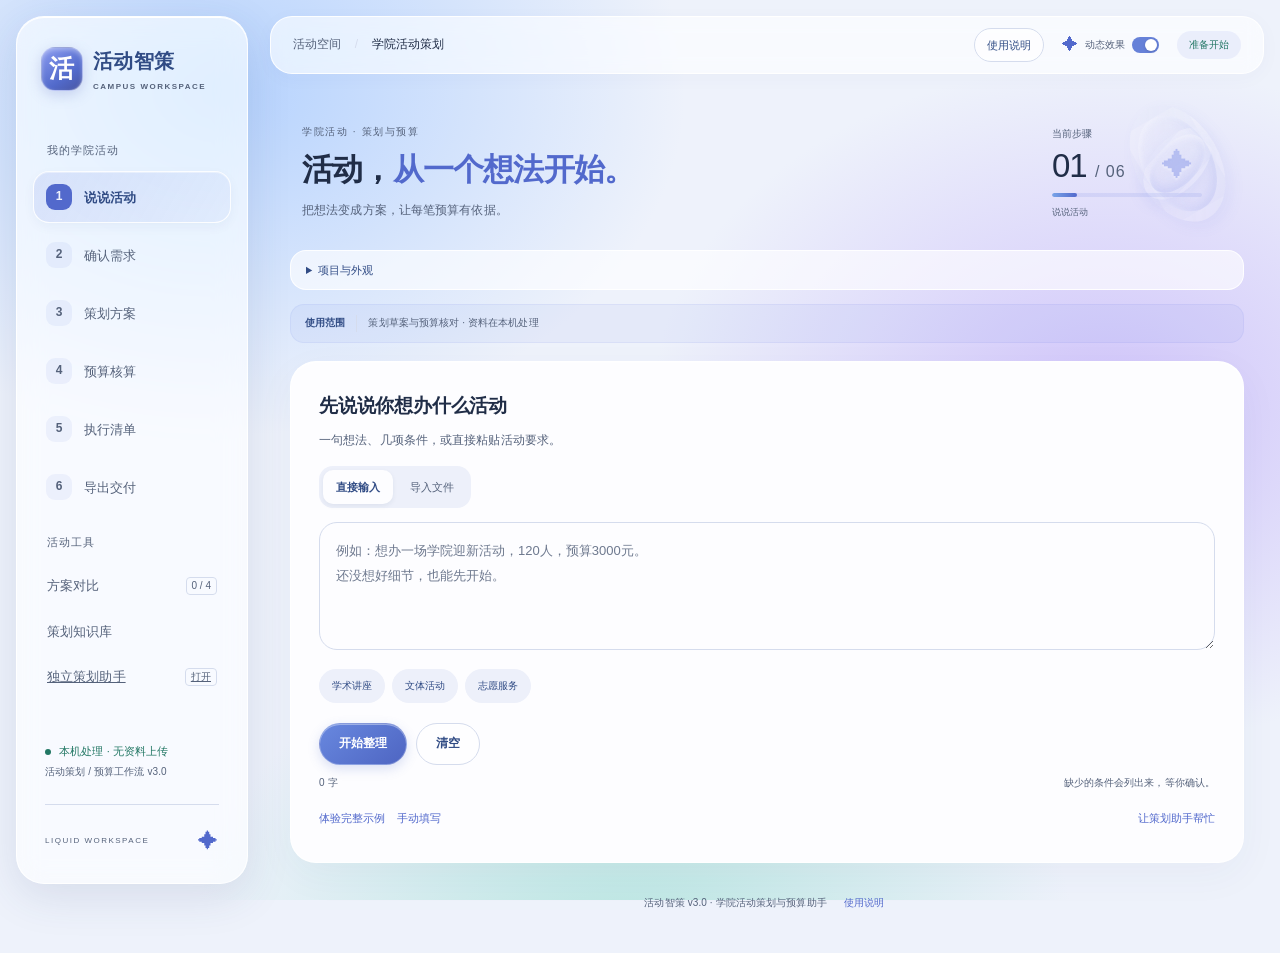
==== commit 3298cf71: "改版学院活动策划与预算工作台，加入独立助手与接入包" ====
--- a/index.html
+++ b/index.html
@@ -1,226 +1,97 @@
 <!DOCTYPE html>
-<html lang="zh-CN" data-ui-version="2.4.0">
+<html lang="zh-CN" data-ui-version="3.0.0">
 <head>
 <meta charset="UTF-8">
 <meta name="viewport" content="width=device-width, initial-scale=1.0, viewport-fit=cover">
 <meta name="color-scheme" content="light dark">
 <meta name="referrer" content="no-referrer">
 <link rel="icon" href="data:,">
-<meta name="description" content="面向工科课程设计的校园工作台。本机解析任务书、简支梁可复算计算、方案对比与报告导出。">
+<meta name="description" content="面向学院与社团的活动工作台。需求整理、策划方案、预算核算、执行清单与独立助手。">
 <meta http-equiv="Content-Security-Policy" content="default-src 'none'; script-src 'self'; style-src 'self' 'unsafe-inline'; img-src 'self' data: blob:; media-src 'self' data: blob:; connect-src 'none'; font-src 'self'; object-src 'none'; base-uri 'none'; form-action 'none'; worker-src 'none'">
-<title>课设智辅 · 工科课程设计与报告助手</title>
-<link rel="stylesheet" href="assets/styles.css?v=2.4.0">
-<link rel="stylesheet" href="assets/liquid.css?v=2.4.0">
-<script src="assets/loading.js?v=2.4.0" defer></script>
-<script src="assets/engine.js?v=2.4.0" defer></script>
-<script src="assets/app.js?v=2.4.0" defer></script>
-<script src="assets/workspace.js?v=2.4.0" defer></script>
-<script src="assets/effects.js?v=2.4.0" defer></script>
+<title>活动智策 · 学院活动策划与预算助手</title>
+<link rel="stylesheet" href="assets/styles.css?v=3.0.0">
+<link rel="stylesheet" href="assets/liquid.css?v=3.0.0">
+<script src="assets/loading.js?v=3.0.0" defer></script>
+<script src="assets/activity-core.js?v=3.0.0" defer></script>
+<script src="assets/activity-app.js?v=3.0.0" defer></script>
+<script src="assets/activity-workspace.js?v=3.0.0" defer></script>
+<script src="assets/effects.js?v=3.0.0" defer></script>
+<link rel="stylesheet" href="assets/activity.css?v=3.0.0">
 </head>
 <body>
-<div class="boot-loader" id="bootLoader" role="status" aria-live="polite"><div class="boot-content"><span class="boot-mark" aria-hidden="true">课</span><strong>课设智辅</strong><div class="loading-orbit" aria-hidden="true"></div><p id="bootLabel">正在准备你的学习工作台…</p><a class="load-retry" href="">刷新重试</a></div></div>
+<div class="boot-loader" id="bootLoader" role="status" aria-live="polite"><div class="boot-content"><span class="boot-mark" aria-hidden="true">活</span><strong>活动智策</strong><div class="loading-orbit" aria-hidden="true"></div><p id="bootLabel">正在准备你的活动工作台…</p><a class="load-retry" href="">刷新重试</a></div></div>
 <div class="task-loader" id="taskLoader" hidden role="status" aria-live="polite"><span class="loading-orbit" aria-hidden="true"></span><span id="taskLoadingLabel">正在处理…</span></div>
-<noscript><style>.boot-loader{display:none!important}</style><p class="notice-bar">请启用浏览器 JavaScript，以使用本机计算与报告功能。</p></noscript>
+<noscript><style>.boot-loader{display:none!important}</style><p class="notice-bar">请启用浏览器 JavaScript，以使用活动策划与预算功能。</p></noscript>
 <a class="skip-link" href="#mainContent">跳到主要内容</a>
 <div class="ambient-field" aria-hidden="true"><div class="ambient-orb orb-blue"></div><div class="ambient-orb orb-violet"></div><div class="ambient-orb orb-mint"></div></div>
 <canvas id="cursorTrail" aria-hidden="true"></canvas>
 <div class="app-shell" inert>
 <aside class="sidebar" aria-label="工作台导航">
-  <a class="brand" href="#" data-action="showStep" data-arg="1"><span class="brand-mark">课</span><span>课设智辅<small>CAMPUS WORKSPACE</small></span></a>
-  <div class="sidebar-caption">我的课程设计</div>
-  <nav class="steps" aria-label="课程设计步骤"><div class="steps-inner" id="stepTabs"></div></nav>
-  <div class="sidebar-caption">学习工具</div>
+  <a class="brand" href="#" data-action="showStep" data-arg="1"><span class="brand-mark">活</span><span>活动智策<small>CAMPUS WORKSPACE</small></span></a>
+  <div class="sidebar-caption">我的学院活动</div>
+  <nav class="steps" aria-label="活动策划步骤"><div class="steps-inner" id="stepTabs"></div></nav>
+  <div class="sidebar-caption">活动工具</div>
   <button class="tool-link" data-action="openCompare">方案对比 <span id="scenarioCount">0 / 4</span></button>
-  <button class="tool-link" data-action="openKnowledge">公式参考</button>
-  <div class="sidebar-bottom"><span class="online-dot"></span> 本机处理 · 无资料上传<small>教学验算 / 简支梁模块 v2.1</small><span class="material-signature">LIQUID WORKSPACE <span>✦</span></span></div>
+  <button class="tool-link" data-action="openKnowledge">策划知识库</button>
+  <a class="tool-link" href="agent.html">独立策划助手 <span>打开</span></a>
+  <div class="sidebar-bottom"><span class="online-dot"></span> 本机处理 · 无资料上传<small>活动策划 / 预算工作流 v3.0</small><span class="material-signature">LIQUID WORKSPACE <span>✦</span></span></div>
 </aside>
 <main class="main-area" id="mainContent" tabindex="-1">
-  <header class="topbar"><div class="breadcrumb">学习空间 <span>/</span> <b>材料力学课程设计</b></div><div class="topbar-controls"><button class="help-button" data-action="openGuide">使用说明</button><button type="button" class="motion-toggle" id="motionToggle" aria-pressed="true" aria-describedby="motionHint"><span aria-hidden="true">✦</span> <span id="motionLabel">动态效果</span><span class="toggle-track" aria-hidden="true"></span></button><span class="sr-only" id="motionHint">控制交互动画和数码光迹，遵循系统减少动态效果设置。</span><div class="topbar-status" id="workspaceStatus" role="status">准备开始</div></div></header>
+  <header class="topbar"><div class="breadcrumb">活动空间 <span>/</span> <b>学院活动策划</b></div><div class="topbar-controls"><button class="help-button" data-action="openGuide">使用说明</button><button type="button" class="motion-toggle" id="motionToggle" aria-pressed="true" aria-describedby="motionHint"><span aria-hidden="true">✦</span> <span id="motionLabel">动态效果</span><span class="toggle-track" aria-hidden="true"></span></button><span class="sr-only" id="motionHint">控制交互动画和数码光迹，遵循系统减少动态效果设置。</span><div class="topbar-status" id="workspaceStatus" role="status">准备开始</div></div></header>
   <div class="wrap">
-    <header class="hero"><div class="hero-copy"><div class="eyebrow">材料力学 · 简支梁</div><h1>课设，<span>从一句话开始。</span></h1><p class="sub">先说你知道的，剩下的逐步补齐。</p></div><div class="hero-progress"><div class="glass-sculpture" aria-hidden="true"><span class="sculpture-ring ring-one"></span><span class="sculpture-ring ring-two"></span><span class="sculpture-core">✦</span></div><span>当前步骤</span><b id="progressLabel">01 <small>/ 06</small></b><div class="progress-track"><span id="progressFill"></span></div><small id="progressHint">说说需求</small></div></header>
+    <header class="hero"><div class="hero-copy"><div class="eyebrow">学院活动 · 策划与预算</div><h1>活动，<span>从一个想法开始。</span></h1><p class="sub">把想法变成方案，让每笔预算有依据。</p></div><div class="hero-progress"><div class="glass-sculpture" aria-hidden="true"><span class="sculpture-ring ring-one"></span><span class="sculpture-ring ring-two"></span><span class="sculpture-core">✦</span></div><span>当前步骤</span><b id="progressLabel">01 <small>/ 06</small></b><div class="progress-track"><span id="progressFill"></span></div><small id="progressHint">说说需求</small></div></header>
     <details class="workspace-options"><summary>项目与外观</summary>
     <section class="project-bar" aria-label="项目与外观设置">
-      <label class="project-title">项目名称<input id="projectName" type="text" maxlength="80" value="我的材料力学课程设计" autocomplete="off"></label>
+      <label class="project-title">项目名称<input id="projectName" type="text" maxlength="80" value="我的学院活动" autocomplete="off"></label>
       <div class="project-actions"><button class="btn btn-ghost btn-sm" data-action="saveProject">保存项目</button><button class="btn btn-ghost btn-sm" data-action="chooseProject">打开项目</button><input id="projectFile" type="file" accept=".json,application/json" hidden></div>
       <div class="appearance"><div class="theme-switch" role="group" aria-label="显示模式"><button data-action="setTheme" data-arg="light" aria-pressed="false">浅色</button><button data-action="setTheme" data-arg="dark" aria-pressed="false">深色</button><button data-action="setTheme" data-arg="system" aria-pressed="true">跟随系统</button></div><label class="sr-only" for="accentSelect">校园配色</label><select id="accentSelect" aria-label="校园配色"><option value="blue">校园蓝</option><option value="green">松柏绿</option><option value="plum">樱花紫</option></select></div>
     </section>
     <div class="draft-bar"><label><input id="autoDraft" type="checkbox"> 开启本机草稿</label><span id="draftStatus">未开启，刷新前请保存项目。</span><button class="text-btn" id="restoreDraft" data-action="restoreDraft" hidden>恢复草稿</button><button class="text-btn" data-action="clearDraft">清除本机草稿</button></div>
     </details>
     <div id="globalMsg" role="status" aria-live="polite"></div>
-    <div class="notice-bar"><span class="notice-label">使用范围</span><div>简支梁教学验算 · 资料在本机处理</div></div>
-<!-- ============ 步骤 1：任务书 ============ -->
+    <div class="notice-bar"><span class="notice-label">使用范围</span><div>策划草案与预算核对 · 资料在本机处理</div></div>
+
 <section class="card" id="sec1">
-  <h2>先说说你想做什么</h2>
-  <div class="hint">一句话、几个数据，或直接粘贴任务书。</div>
-  <div class="tabs">
-    <button class="tab active" id="tabPaste" data-action="switchTaskTab" data-arg="paste">直接输入</button>
-    <button class="tab" id="tabFile" data-action="switchTaskTab" data-arg="file">导入文件</button>
-  </div>
-  <div id="panePaste" class="paste-area">
-    <label class="sr-only" for="taskText">课设描述或任务书原文</label><textarea id="taskText" maxlength="200000" placeholder="例如：梁长六米，每米十千牛。&#10;只知道一点，也能开始。"></textarea>
-    <div class="intake-starters" aria-label="快速开始"><button class="starter" data-action="useIntakeStarter" data-arg="idea">还没想好</button><button class="starter" data-action="useIntakeStarter" data-arg="partial">只有一点数据</button><button class="starter" data-action="useIntakeStarter" data-arg="spoken">口语示例</button></div>
-  </div>
-  <div id="paneFile" style="display:none">
-    <input type="file" id="taskFile" accept=".txt,.md,.text,text/plain,text/markdown">
-    <div class="file-meta" id="fileMeta">支持 TXT / Markdown，最大 1 MB。Word 内容请直接粘贴。</div>
-  </div>
-  <div class="btn-row">
-    <button class="btn btn-primary" data-action="parseTask">开始整理</button>
-    <button class="btn btn-ghost" data-action="clearTask">清空</button>
-  </div>
-  <div class="input-helper"><span id="charCount">0 字</span><span>缺什么，会接着问你。</span></div>
-  <div class="intake-shortcuts"><button class="text-btn" data-action="quickDemo">体验示例</button><button class="text-btn" data-action="manualEntry">手动填写</button><button class="text-btn" data-action="openGuide">不会用？看视频</button></div>
-  <div id="parseMsg" role="status" aria-live="polite"></div>
-  <div id="parseResult"></div>
+<h2>先说说你想办什么活动</h2><div class="hint">一句想法、几项条件，或直接粘贴活动要求。</div>
+<div class="tabs"><button class="tab active" id="tabPaste" data-action="switchTaskTab" data-arg="paste">直接输入</button><button class="tab" id="tabFile" data-action="switchTaskTab" data-arg="file">导入文件</button></div>
+<div id="panePaste" class="paste-area"><label class="sr-only" for="taskText">活动需求</label><textarea id="taskText" maxlength="20000" placeholder="例如：想办一场学院迎新活动，120人，预算3000元。&#10;还没想好细节，也能先开始。"></textarea>
+<div class="intake-starters"><button class="starter" data-action="useStarter" data-arg="学术讲座">学术讲座</button><button class="starter" data-action="useStarter" data-arg="文体活动">文体活动</button><button class="starter" data-action="useStarter" data-arg="志愿服务">志愿服务</button></div></div>
+<div id="paneFile" hidden><input type="file" id="taskFile" accept=".txt,.md,text/plain,text/markdown"><div class="file-meta" id="fileMeta">TXT / Markdown，最大 1 MB、2万字；Word 内容可直接粘贴。</div></div>
+<div class="btn-row"><button class="btn btn-primary" data-action="parseTask">开始整理</button><button class="btn btn-ghost" data-action="clearTask">清空</button></div>
+<div class="input-helper"><span id="charCount">0 字</span><span>缺少的条件会列出来，等你确认。</span></div>
+<div class="intake-shortcuts"><button class="text-btn" data-action="quickDemo">体验完整示例</button><button class="text-btn" data-action="manualEntry">手动填写</button><button class="text-btn" data-action="openAgent">让策划助手帮忙</button></div>
+<div id="parseMsg" role="status"></div><div id="parseResult"></div>
 </section>
-
-<!-- ============ 步骤 2：参数确认 ============ -->
-<section class="card" id="sec2" style="display:none">
-  <h2>确认参数</h2>
-  <div class="hint">核对已知条件，补齐空白项。没有荷载请填 0。</div>
-  <div class="grid g2">
-    <label class="fld" id="f_L"><span class="t">跨度 L <span class="unit">m</span></span>
-      <input type="number" id="in_L" step="any"><span class="src" id="src_L"></span><span class="err" id="err_L"></span></label>
-    <label class="fld" id="f_q"><span class="t">均布荷载 q <span class="unit">kN/m（无则填 0）</span></span>
-      <input type="number" id="in_q" step="any"><span class="src" id="src_q"></span><span class="err" id="err_q"></span></label>
-    <label class="fld" id="f_P"><span class="t">集中荷载 P <span class="unit">kN（无则填 0）</span></span>
-      <input type="number" id="in_P" step="any"><span class="src" id="src_P"></span><span class="err" id="err_P"></span></label>
-    <label class="fld" id="f_a"><span class="t">集中力位置 a（距左端）<span class="unit">m</span></span>
-      <input type="number" id="in_a" step="any"><span class="src" id="src_a"></span><span class="err" id="err_a"></span></label>
-    <label class="fld"><span class="t">材料预设 <span class="unit">教学预设，需按课程要求核对</span></span>
-      <select id="in_mat" data-change="applyMatPreset">
-        <option value="">— 手动输入 —</option>
-        <option value="Q235">Q235 钢（E=206 GPa，[σ]=160 MPa）</option>
-        <option value="Q345">Q345 钢（E=206 GPa，[σ]=230 MPa）</option>
-        <option value="AL">铝合金（E=69 GPa，[σ]=90 MPa）</option>
-        <option value="WOOD">木材·松木（E=10 GPa，[σ]=12 MPa）</option>
-      </select></label>
-    <label class="fld" id="f_E"><span class="t">弹性模量 E <span class="unit">GPa</span></span>
-      <input type="number" id="in_E" step="any"><span class="src" id="src_E"></span><span class="err" id="err_E"></span></label>
-  </div>
-  <div class="grid g2" style="margin-top:14px">
-    <label class="fld"><span class="t">截面形状</span>
-      <select id="in_shape" data-change="shapeUI">
-        <option value="rect">矩形 b × h</option>
-        <option value="circle">实心圆 d</option>
-        <option value="custom">自定义 I、W</option>
-      </select><span class="src" id="src_sec"></span></label>
-    <div id="secRect" class="grid g2">
-      <label class="fld" id="f_b"><span class="t">截面宽 b <span class="unit">mm</span></span>
-        <input type="number" id="in_b" step="any"><span class="err" id="err_b"></span></label>
-      <label class="fld" id="f_h"><span class="t">截面高 h <span class="unit">mm</span></span>
-        <input type="number" id="in_h" step="any"><span class="err" id="err_h"></span></label>
-    </div>
-    <div id="secCircle" style="display:none">
-      <label class="fld" id="f_d"><span class="t">直径 d <span class="unit">mm</span></span>
-        <input type="number" id="in_d" step="any"><span class="err" id="err_d"></span></label>
-    </div>
-    <div id="secCustom" style="display:none" class="grid g2">
-      <label class="fld" id="f_I"><span class="t">惯性矩 I <span class="unit">mm⁴</span></span>
-        <input type="number" id="in_I" step="any"><span class="err" id="err_I"></span></label>
-      <label class="fld" id="f_W"><span class="t">抗弯截面模量 W <span class="unit">mm³</span></span>
-        <input type="number" id="in_W" step="any"><span class="err" id="err_W"></span></label>
-    </div>
-    <label class="fld" id="f_sa"><span class="t">许用应力 [σ] <span class="unit">MPa，可选</span></span>
-      <input type="number" id="in_sa" step="any"><span class="src" id="src_sa"></span><span class="err" id="err_sa"></span></label>
-    <label class="fld" id="f_dv"><span class="t">挠度限值 <span class="unit">L / 分母，默认 250</span></span>
-      <input type="number" id="in_dv" step="any" placeholder="250"><span class="src" id="src_dv"></span><span class="err" id="err_dv"></span></label>
-  </div>
-  <div class="btn-row">
-    <button class="btn btn-primary" data-action="goCalc">开始计算</button>
-  </div>
-  <div id="valMsg" role="alert"></div>
+<section class="card" id="sec2" hidden><h2>确认活动需求</h2><div class="hint">已识别的条件带来源。日期、地点和经费按实际确认。</div>
+<div class="grid g2" id="basicFields"></div><div class="btn-row"><button class="btn btn-primary" data-action="generatePlan">生成策划草案</button><button class="btn btn-ghost" data-action="showStep" data-arg="1">返回需求</button></div><div id="basicError" role="alert"></div></section>
+<section class="card" id="sec3" hidden><h2>让活动有条理地展开</h2><div class="hint">流程是可修改的建议，负责人和审批仍需实际确认。</div>
+<div id="planOverview"></div><h3>建议流程</h3><div id="agendaList" class="activity-agenda"></div><details class="fold"><summary>风险与待确认事项</summary><div id="planRisks"></div></details>
+<div class="btn-row"><button class="btn btn-primary" data-action="showStep" data-arg="4">核算活动预算</button><button class="btn btn-ghost" data-action="generateTasks">生成执行清单</button><button class="btn btn-ghost" data-action="openAgent">请助手检查</button></div></section>
+<section class="card" id="sec4" hidden><h2>把每笔预算算清楚</h2><div class="hint">占位金额需询价。修改明细会同步重算，预备金单独列示。</div>
+<div class="activity-toolbar"><button class="btn btn-ghost btn-sm" data-action="suggestBudget">生成占位预算</button><button class="btn btn-ghost btn-sm" data-action="leanBudget">生成节约版</button><button class="btn btn-ghost btn-sm" data-action="addItem">添加明细</button><label class="activity-inline">预备金 %<input id="reservePercent" type="number" min="0" max="30" step=".01" value="10"></label></div>
+<div class="tb-wrap"><table class="tb activity-budget"><thead><tr><th>项目与类别</th><th>数量 / 单位</th><th>单价 / 元</th><th>小计 / 元</th><th>实际支出 / 元</th><th>询价与来源</th><th>操作</th></tr></thead><tbody id="budgetRows"></tbody></table></div><div id="budgetError" role="alert"></div>
+<div class="kpi-grid" id="budgetSummary"></div><div id="budgetWarnings"></div>
+<details class="fold"><summary>资金来源与确认状态</summary><p class="hint">“已确认”是你的录入记录，不代表系统验证到账。待确认赞助不计入可用资金。</p><div id="fundingRows"></div><button class="btn btn-ghost btn-sm" data-action="addFunding">添加资金来源</button></details>
+<div class="btn-row"><button class="btn btn-primary" data-action="addScenario">保存对比方案</button><button class="btn btn-ghost" data-action="showStep" data-arg="5">安排执行任务</button><button class="btn btn-ghost" data-action="undo">撤销上次修改</button></div></section>
+<section class="card" id="sec5" hidden><h2>事情有人做，进度看得见</h2><div class="hint">日期按活动日推算，可修改相对天数。没有活动日期时保留待定。</div><div class="btn-row"><button class="btn btn-ghost btn-sm" data-action="generateTasks">生成建议清单</button><button class="btn btn-ghost btn-sm" data-action="addTask">添加任务</button><button class="btn btn-ghost btn-sm" data-action="exportICS">导出执行日历</button></div><div id="taskRows"></div>
+<details class="fold"><summary>提交前人工核对</summary><div class="submission-checklist" id="approvalList"></div><p class="hint">勾选只记录人工核对，不代表获得学院审批。</p></details><div class="btn-row"><button class="btn btn-primary" data-action="buildReport">生成策划与预算报告</button></div></section>
+<section class="card" id="sec6" hidden><h2>把方案交付给团队</h2><div class="hint">报告包含原始需求、预算依据和待确认事项。修改输入后重新生成。</div>
+<div class="btn-row"><button class="btn btn-primary" data-action="buildReport">更新报告</button><button class="btn btn-ghost" data-action="exportMD">Markdown</button><button class="btn btn-ghost" data-action="exportDOC">Word 文档</button><button class="btn btn-ghost" data-action="exportCSV">预算 CSV</button><button class="btn btn-ghost" data-action="printReport">打印 / PDF</button></div><pre id="reportArea" class="report-view activity-report"></pre><div id="reviewList" class="check-list"></div></section>
+<section class="card" id="comparePanel" hidden><div class="section-head"><h2>活动方案对比</h2><button class="btn btn-ghost btn-sm" data-action="returnStep">返回活动</button></div><p class="hint">最多4项，载入后重新核算。对比只保留输入，不信任旧计算结果。</p><div id="scenarioList"></div></section>
+<section class="card" id="knowledgePanel" hidden><div class="section-head"><h2>活动策划知识库</h2><button class="btn btn-ghost btn-sm" data-action="returnStep">返回活动</button></div><p class="hint">本项目通用工作流规则，不是学校制度或市场报价。具体要求以学院文件为准。</p><div id="knowledgeList"></div></section>
+<section class="card guide-panel" id="guidePanel" hidden><div class="section-head"><h2>从想法到一份可执行方案</h2><button class="btn btn-ghost btn-sm" data-action="returnStep">返回活动</button></div>
+<div class="guide-layout"><div class="guide-video-area"><div class="guide-player"><video id="guideVideo" controls playsinline preload="none" data-video-src="assets/activity-tutorial.webm" data-poster-src="assets/activity-tutorial-poster.jpg" aria-label="学院活动策划真实操作演示，中文字幕，无音轨"></video><button class="video-start" id="guidePlayButton" data-action="playGuide" aria-label="播放操作演示">▶</button></div><p>真实浏览器操作示例 · 中文字幕 · 无音轨。金额为演示占位，使用前需询价。</p><p id="guideVideoError" hidden>当前无法播放，请按右侧文字步骤操作。</p></div><ol class="guide-steps"><li><button data-action="seekGuide" data-arg="0"><span>1</span>说出需求</button><p>粘贴活动要求，或输入活动类型、人数与预算。</p></li><li><button data-action="seekGuide" data-arg="4"><span>2</span>核对条件</button><p>补齐目标、日期、地点和组织信息，再查看策划草案。</p></li><li><button data-action="seekGuide" data-arg="10"><span>3</span>询价与核算</button><p>把占位预算换成实际询价；区分已确认和待确认资金，登记实际支出。</p></li><li><button data-action="seekGuide" data-arg="16"><span>4</span>分工与交付</button><p>修改执行任务，核对审批与现场安排，导出报告、预算和日历。</p></li></ol></div>
+<details class="fold"><summary>独立助手与 TeleAgent 有什么区别？</summary><p>网页助手是可解释的本地规则工作流，展示实际调用的策划、预算与检查工具，没有连接大模型。TeleAgent 接入包包含技能提示词、知识库和相同核算工具，需在平台账号中实际导入与验收。</p></details>
+<details class="fold"><summary>数据与估价如何处理？</summary><p>项目在本机处理。按需开启本机草稿，换设备请下载备份。预算模板按上限比例给出占位金额，不是实时市场价格。没有实际支出的项目显示未核销；未确认赞助不视为可用资金。</p></details>
+<details class="fold"><summary>旧课设项目还能使用吗？</summary><p>旧版源代码已单独备份，旧数据键不被覆盖。活动助手不解释课设项目格式；请在原版本打开原课设备份。</p></details>
+<div class="btn-row"><a class="btn btn-ghost" href="assets/activity-agent-package.zip" download="学院活动策划-TeleAgent接入包.zip">下载 TeleAgent 接入包</a><a class="btn btn-ghost" href="agent.html">打开独立策划助手</a></div></section>
+<section class="card" id="agentPanel" hidden><div class="section-head"><div><h2>独立策划助手</h2><p class="hint">本地规则工作流 · 工具调用可追溯 · 未连接大模型</p></div><button class="btn btn-ghost btn-sm" data-action="returnStep">返回活动</button></div>
+<div class="agent-actions"><button class="starter" data-action="agentStarter" data-arg="想策划一次学院迎新活动，120人，预算3000元">帮我策划活动</button><button class="starter" data-action="agentStarter" data-arg="检查当前预算和资金缺口">检查预算</button><button class="starter" data-action="agentStarter" data-arg="生成节约版预算并检查风险">做节约方案</button></div>
+<div id="agentMessages" class="agent-messages" role="log" aria-label="策划助手对话"></div><label class="sr-only" for="agentInput">给策划助手的需求</label><textarea id="agentInput" rows="3" maxlength="20000" placeholder="例如：学院想办一场交流活动，80人，经费2000元，先帮我列出需要确认的事项。"></textarea>
+<div class="btn-row"><button class="btn btn-primary" id="agentSend" data-action="runAgent">交给助手整理</button><button class="btn btn-ghost" data-action="applyAgent" id="applyAgent" disabled>应用建议到活动</button><button class="btn btn-ghost" data-action="resetAgent">清空对话</button></div>
+<details class="fold"><summary>查看实际工具调用记录</summary><pre id="agentTrace" class="activity-trace">尚未调用工具。</pre></details>
+<details class="fold"><summary>在 TeleAgent 中使用</summary><p class="hint">下载接入包后按说明导入技能、知识库和本机核算工具。此包不是已发布智能体，平台运行仍需实际验证。</p><div class="btn-row"><a class="btn btn-ghost" href="assets/activity-agent-package.zip" download="学院活动策划-TeleAgent接入包.zip">下载接入包</a><a class="btn btn-ghost" href="https://www.teleai.com.cn/product/teleagent" target="_blank" rel="noopener noreferrer">TeleAgent 官方入口</a></div></details>
 </section>
-
-<!-- ============ 步骤 3：计算结果 ============ -->
-<section class="card" id="sec3" style="display:none">
-  <h2>计算结果</h2>
-  <div class="result-top"><span class="tag info" id="calcTime"></span><button class="text-btn" data-action="addScenario">加入对比</button></div>
-  <div id="calcMissing"></div>
-  <div class="kpi-grid" id="kpiGrid"></div>
-  <details class="fold"><summary>查看计算与核验明细</summary><div class="hint" id="calcEcho"></div><div class="check-list" id="checkList"></div></details>
-  <div id="calcWarn"></div>
-  <div class="btn-row">
-    <button class="btn btn-primary" data-action="exportDOC">下载 Word 报告</button><button class="btn btn-success" data-action="showStep" data-arg="4">查看图表</button>
-    <button class="btn btn-ghost" data-action="showStep" data-arg="2">修改参数</button>
-  </div>
-</section>
-
-<!-- ============ 步骤 4：图表 ============ -->
-<section class="card" id="sec4" style="display:none">
-  <h2>查看图表</h2>
-  <div class="hint">输入梁上的位置，可查询该截面的受力与变形。</div>
-  <div class="point-probe"><label for="probeX">查询位置 x（m）</label><div><input id="probeX" type="number" step="any" min="0"><button class="btn btn-ghost btn-sm" data-action="probePoint">查询截面</button><button class="btn btn-ghost btn-sm" data-action="exportCSV">导出数据 CSV</button></div><output id="probeResult" aria-live="polite"></output></div>
-  <div class="fig-grid" id="figGrid"></div>
-  <details class="fold"><summary>查看采样数据</summary><div class="tb-wrap"><table class="tb" id="sampleTable"></table></div></details>
-  <div class="btn-row"><button class="btn btn-success" data-action="showStep" data-arg="5">查看计算书</button></div>
-</section>
-
-<!-- ============ 步骤 5：报告 ============ -->
-<section class="card" id="sec5" style="display:none">
-  <h2>生成计算书</h2>
-  <div class="hint">生成后可预览、下载并继续编辑。</div>
-  <div class="btn-row" style="margin:0 0 12px">
-    <button class="btn btn-primary" data-action="buildReport">生成计算书</button>
-  </div>
-  <div id="reportArea" class="report-view"></div>
-  <details class="fold">
-    <summary>核对已有报告</summary>
-    <div style="margin-top:10px">
-      <p class="hint">仅比较能识别的关键数值，容差 0.5%，不代表全文审核通过。</p><textarea aria-label="待核对报告文字" id="checkArea" maxlength="200000" placeholder="粘贴报告文字，核对关键数值。"></textarea>
-      <div class="btn-row"><button class="btn btn-primary" data-action="runCheck">核对数值</button></div>
-      <div id="checkResult"></div>
-    </div>
-  </details>
-  <div class="btn-row"><button class="btn btn-success" data-action="showStep" data-arg="6">前往下载</button></div>
-</section>
-
-<!-- ============ 步骤 6：导出 ============ -->
-<section class="card" id="sec6" style="display:none">
-  <h2>下载报告</h2>
-  <div class="hint">提交前请核对参数和课程要求。Word 报告为可编辑的 .doc 文件。</div>
-  <div class="btn-row"><button class="btn btn-primary" data-action="exportDOC">下载 Word 报告</button><button class="btn btn-ghost" data-action="printReport">打印 / 保存 PDF</button></div>
-  <details class="fold"><summary>其他格式与数据</summary><div class="btn-row"><button class="btn btn-ghost" data-action="exportMD">下载 Markdown</button><button class="btn btn-ghost" data-action="exportJSON">下载结果 JSON</button><button class="btn btn-ghost" data-action="exportCSV">下载采样 CSV</button><button class="btn btn-ghost" data-action="copyReport">复制计算书</button></div></details>
-  <details class="fold"><summary>提交前核对</summary>  <div class="submission-checklist"><b>提交前，给自己的设计做一次核对</b><p>以下为人工自查记录，不是系统认证。参数变化后会重置。</p><label><input type="checkbox" data-review="source"> 参数与任务书、分组数据一致，单位已核对</label><label><input type="checkbox" data-review="model"> 边界、荷载与截面符合当前模型的适用范围</label><label><input type="checkbox" data-review="criteria"> 许用应力与挠度限值符合课程要求，自重已计入 q</label><label><input type="checkbox" data-review="report"> 已复核不满足项、缺失项、图表与计算书</label><span id="reviewProgress" role="status">已确认 0 / 4 项</span></div>
-</details>
-  <div id="exportMsg"></div>
-</section>
-
-<section class="card" id="comparePanel" hidden><div class="section-head"><div><div class="eyebrow">DESIGN COMPARISON</div><h2>方案对比</h2><p class="hint">最多对比 4 个方案；导入项目后需重新计算。</p></div><button class="btn btn-ghost btn-sm" data-action="showStep" data-arg="2">返回参数</button></div><div class="btn-row"><button class="btn btn-primary" data-action="addScenario">保存当前计算方案</button><button class="btn btn-ghost" data-action="exportComparison">导出对比 CSV</button></div><div id="scenarioList"></div></section>
-
-<section class="card guide-panel" id="guidePanel" hidden aria-labelledby="guideHeading">
-  <div class="section-head"><div><h2 id="guideHeading" tabindex="-1">使用说明</h2><p class="hint">先看一遍，再跟着做。</p></div><button class="btn btn-ghost btn-sm" data-action="closeGuide">返回工作台</button></div>
-  <div class="guide-layout">
-    <div class="guide-video-area"><div class="guide-player"><video id="guideVideo" controls playsinline preload="none" data-video-src="assets/tutorial.webm" data-poster-src="assets/tutorial-poster.jpg" aria-label="课设智辅操作演示" aria-describedby="guideVideoNote"></video><button class="video-start" id="videoStart" data-action="playGuide" data-arg="0" aria-label="播放操作演示"><span aria-hidden="true">▶</span></button></div><p id="guideVideoNote">真实操作演示 · 中文字幕，可全屏观看</p><div class="btn-row"><button class="btn btn-primary" data-action="playGuide" data-arg="0">播放完整演示</button><a class="text-btn" id="videoDownload" href="#" download="课设智辅-操作演示.webm">下载视频</a></div><p id="guideVideoError" role="status" hidden>视频暂时无法播放，可下载后观看，或阅读下方步骤。</p></div>
-    <ol class="guide-steps"><li><button data-action="playGuide" data-arg="0"><span>1</span><b>说说需求</b></button><p>写你知道的，例如“梁长六米”。缺少的条件会逐项询问。</p></li><li><button data-action="playGuide" data-arg="15"><span>2</span><b>确认参数</b></button><p>补齐空白项，核对单位。没有某类荷载时，明确填 0。</p></li><li><button data-action="playGuide" data-arg="20"><span>3</span><b>计算与查看图表</b></button><p>点击“开始计算”，查看结果、核验明细和图表。</p></li><li><button data-action="playGuide" data-arg="28"><span>4</span><b>生成并下载报告</b></button><p>生成计算书，核对后下载 Word 或保存为 PDF。</p></li></ol>
-  </div>
-  <details class="fold"><summary>不知道参数怎么办？</summary><p>先填你知道的即可。每次只需补充一个条件，也可以点“暂时跳过”，稍后到参数页填写。条件不齐时可以整理，但不能进行没有依据的计算。</p><p>常用单位：梁长用 m，截面尺寸用 mm，均布荷载用 kN/m，集中力用 kN，弹性模量用 GPa。中文数字和“厘米”等常见说法会先换算，计算前仍需核对。</p><p>材料预设为教学参考值；许用应力、自重和挠度限值请按课程要求确认。未给许用应力时只计算应力，不作强度是否满足的判断。</p></details>
-  <details class="fold"><summary>如何保存、继续和导出？</summary><p>展开“项目与外观”，点“保存项目”下载输入条件备份；“打开项目”可恢复，恢复后需要重新计算。“本机草稿”只保存在当前浏览器，默认关闭；未保存就刷新可能丢失数据。</p><p>Word 报告为 HTML 格式的 .doc，不是 .docx。其他格式在下载页展开查看。已有报告的数值核对只覆盖能识别的关键数值，不等于全文审核。</p></details>
-  <details class="fold"><summary>出错或结果不满足要求怎么办？</summary><p>先按提示检查空白项、单位、截面尺寸和集中力位置。出现冲突时请明确选择正确条件。红色的强度或挠度结论需要修改方案并重新计算，不要直接作为已通过的设计提交。</p><p>当前模块支持等截面简支梁、满跨均布荷载和单个集中荷载；不支持的结构或荷载不能强行套用。<button class="text-btn" data-action="openKnowledge">查看完整适用范围与公式参考</button></p></details>
-  <details class="fold"><summary>视频文字版与关于本工具</summary><p>视频用教学示例演示：先输入梁长，逐项补充均布荷载、集中力、截面和弹性模量；进入参数页核对，计算后查看结果与图表，最后生成和下载报告。示例数值不能替代你的课程数据。</p><p>任务、参数和报告在本机处理。视频由本站提供，点击播放才加载，不使用第三方播放器。“电信杯”校园智能体应用创新大赛参赛作品演示，面向课程教学验算，提交前需独立复核，不能替代正式工程设计。</p></details>
-</section>
-
-<!-- ============ 知识库与边界 ============ -->
-<section class="card" id="knowledgePanel" hidden>
-  <h2>公式参考与适用边界 <span class="badge">来源可追溯</span></h2>
-  <div class="hint">以下为原项目保留的公式背景与标准检索链接；站内计算采用已明确的闭式公式。来源可访问性与具体规范条文需使用者核对。</div>
-  <ul class="kb-list">
-    <li>KB-002/003 挠度闭式公式（<a href="https://en.wikipedia.org/wiki/Deflection_(engineering)" target="_blank" rel="noopener noreferrer">Wikipedia: Deflection</a>）<span class="vs">· 背景参考，需结合教材核对</span></li>
-    <li>KB-004 荷载—剪力—弯矩微分关系（<a href="https://en.wikipedia.org/wiki/Shear_and_moment_diagram" target="_blank" rel="noopener noreferrer">Wikipedia: Shear and moment diagram</a>）<span class="vs">· 背景参考，需结合教材核对</span></li>
-    <li>KB-005/006 截面特性 I 与 W（<a href="https://en.wikipedia.org/wiki/Second_moment_of_area" target="_blank" rel="noopener noreferrer">Second moment of area</a> / <a href="https://en.wikipedia.org/wiki/Section_modulus" target="_blank" rel="noopener noreferrer">Section modulus</a>）<span class="vs">· 背景参考，需结合教材核对</span></li>
-    <li>KB-007 杨氏模量（<a href="https://en.wikipedia.org/wiki/Young%27s_modulus" target="_blank" rel="noopener noreferrer">Wikipedia: Young's modulus</a>）<span class="vs">· 背景参考，需结合教材核对</span></li>
-    <li>KB-010/024 细长梁与小挠度适用条件（<a href="https://en.wikipedia.org/wiki/Timoshenko_beam_theory" target="_blank" rel="noopener noreferrer">Timoshenko beam theory</a>）<span class="vs">· 背景参考，需结合教材核对</span></li>
-    <li>KB-015 现行规范检索入口（<a href="https://openstd.samr.gov.cn/" target="_blank" rel="noopener noreferrer">国家标准全文公开系统</a>）<span class="vs">· 正式取值以现行标准为准</span></li>
-    <li>KB-023 受限来源披露：MatWeb / AISC 自动访问 403，<b>不引用其数据</b><span class="vs">· 如实标注待人工核验</span></li>
-  </ul>
-  <div class="msg warn show" style="margin-top:12px">
-    <b>本工具未覆盖：</b>非简支梁；多个集中荷载 / 梯形分布 / 移动荷载；变截面与组合梁；剪切变形（深梁 L/h&lt;10）；屈曲与稳定；疲劳 / 动力 / 温度；节点连接设计；现行结构设计规范全套条文验算。工具面向课程设计教学验算，<b>不能替代注册工程师按现行规范进行的正式设计</b>。
-  </div>
-</section>
-
-<footer>课设智辅 v2.4 · 课程教学验算 <button class="text-btn" data-action="openGuide">使用说明</button></footer>
-</div>
-</main>
-</div>
-</body>
-</html>
+<dialog id="rowDialog" aria-labelledby="rowDialogTitle"><form id="rowForm"><div class="section-head"><h2 id="rowDialogTitle">编辑明细</h2><button type="button" class="text-btn" data-action="closeRow">关闭</button></div><div class="grid g2" id="rowFields"></div><div id="rowError" role="alert"></div><div class="btn-row"><button type="submit" class="btn btn-primary">保存</button><button type="button" class="btn btn-ghost" data-action="closeRow">取消</button></div></form></dialog>
+<footer>活动智策 v3.0 · 学院活动策划与预算助手 <button class="text-btn" data-action="openGuide">使用说明</button></footer>
+</div></main></div></body></html>
--- a/assets/activity.css
+++ b/assets/activity.css
@@ -0,0 +1,17 @@
+/* 仅补充活动明细、对话和编辑窗口；原 styles.css 与 liquid.css 保持不变。 */
+.activity-toolbar,.activity-inline,.agent-actions{display:flex;align-items:center;gap:10px;flex-wrap:wrap}
+.activity-toolbar{margin:14px 0}.activity-inline{font-size:12px;color:var(--c-muted)}.activity-inline input{max-width:85px}
+.activity-budget{min-width:920px}.activity-budget td{overflow-wrap:anywhere}.activity-budget td:first-child{min-width:140px}.activity-budget small{display:block;color:var(--c-muted);font-size:11px}.activity-budget .text-btn{padding:4px}
+.activity-agenda{display:grid;gap:10px;margin:15px 0}.activity-agenda article{padding:14px 16px;background:var(--c-soft);border-radius:12px;display:flex;justify-content:space-between;gap:15px;font-size:13px}.activity-agenda small{color:var(--c-muted);font-size:11px}
+.activity-funding,.activity-task,.activity-scenario{padding:15px 0;border-bottom:1px solid var(--c-border);display:flex;justify-content:space-between;gap:12px;align-items:flex-start}.activity-task>div:first-child,.activity-funding>div:first-child{min-width:0;flex:1}.activity-task b,.activity-funding b{font-size:13px;overflow-wrap:anywhere}.activity-task p,.activity-funding p{font-size:11px;color:var(--c-muted);margin-top:4px}.activity-task select{width:auto;max-width:110px;min-height:34px;padding:6px}.activity-task .task-controls{display:flex;gap:8px;flex-wrap:wrap;align-items:center}
+.activity-report{white-space:pre-wrap;overflow-wrap:anywhere;line-height:1.9;font-family:inherit;max-height:680px;margin-top:18px}
+.activity-knowledge{padding:17px 0;border-bottom:1px solid var(--c-border)}.activity-knowledge h3{font-size:14px}.activity-knowledge p{font-size:12px;margin:7px 0;color:var(--c-muted);line-height:1.9}
+.activity-bars{display:grid;gap:9px;margin-top:16px}.activity-bars label{display:grid;grid-template-columns:90px 1fr 100px;gap:10px;align-items:center;font-size:12px}.activity-bars progress{width:100%;accent-color:var(--c-primary-2)}
+.agent-messages{max-height:470px;overflow:auto;overscroll-behavior:contain;padding:8px 0;margin:15px 0;display:grid;gap:12px}.agent-message{background:var(--c-soft);border-radius:14px;padding:14px 16px;white-space:pre-wrap;overflow-wrap:anywhere;font-size:13px;line-height:1.9}.agent-message.user{border-left:3px solid var(--c-primary-2);background:var(--c-bg)}.agent-message strong{display:block;font-size:11px;color:var(--c-muted);margin-bottom:6px}
+.activity-trace{background:var(--c-soft);padding:14px;border-radius:10px;white-space:pre-wrap;overflow-wrap:anywhere;font-size:11px;max-height:360px;overflow:auto;margin-top:12px}#agentInput{width:100%;min-height:90px}.agent-actions .starter{font-size:11px}
+dialog{width:680px;max-width:calc(100vw - 24px);max-height:90dvh;overflow:auto;border:1px solid var(--c-border);border-radius:24px;padding:25px;background:var(--c-card);color:var(--c-text);margin:auto;box-shadow:var(--shadow-lg)}dialog::backdrop{background:#101d3b66}dialog .section-head{margin-bottom:18px}
+.submission-checklist label{display:flex;gap:10px;align-items:flex-start;padding:10px 0;font-size:12px}.submission-checklist input{accent-color:var(--c-primary-2);margin-top:4px}
+.fld input[type=date],.fld input[type=time]{width:100%;border:1px solid var(--c-border);border-radius:8px;padding:11px 12px;background:var(--c-bg);color:var(--c-text);font:inherit;min-width:0}
+:root[data-tool=agentPanel] .hero{display:none}
+@media(max-width:600px){.activity-toolbar .btn{flex:1;font-size:11px;padding:9px}.activity-agenda article{flex-direction:column;gap:4px}.activity-task{flex-direction:column}.activity-task .task-controls{width:100%}.activity-funding{flex-wrap:wrap}.activity-bars label{grid-template-columns:65px 1fr 80px;font-size:10px;gap:7px}.agent-message{font-size:12px;padding:12px}.agent-actions{gap:6px}dialog{padding:18px}.activity-scenario{flex-wrap:wrap}.activity-scenario .btn-row{margin-top:0}.activity-inline{width:100%}}
+@media print{.activity-toolbar,.activity-task,.agent-actions,dialog,#agentPanel{display:none!important}#sec6{display:block!important}#sec6>h2,#sec6>.hint,#reviewList{display:none!important}.activity-report{max-height:none;overflow:visible;border:0;padding:0;color:#000;background:#fff}#sec5{display:none!important}}
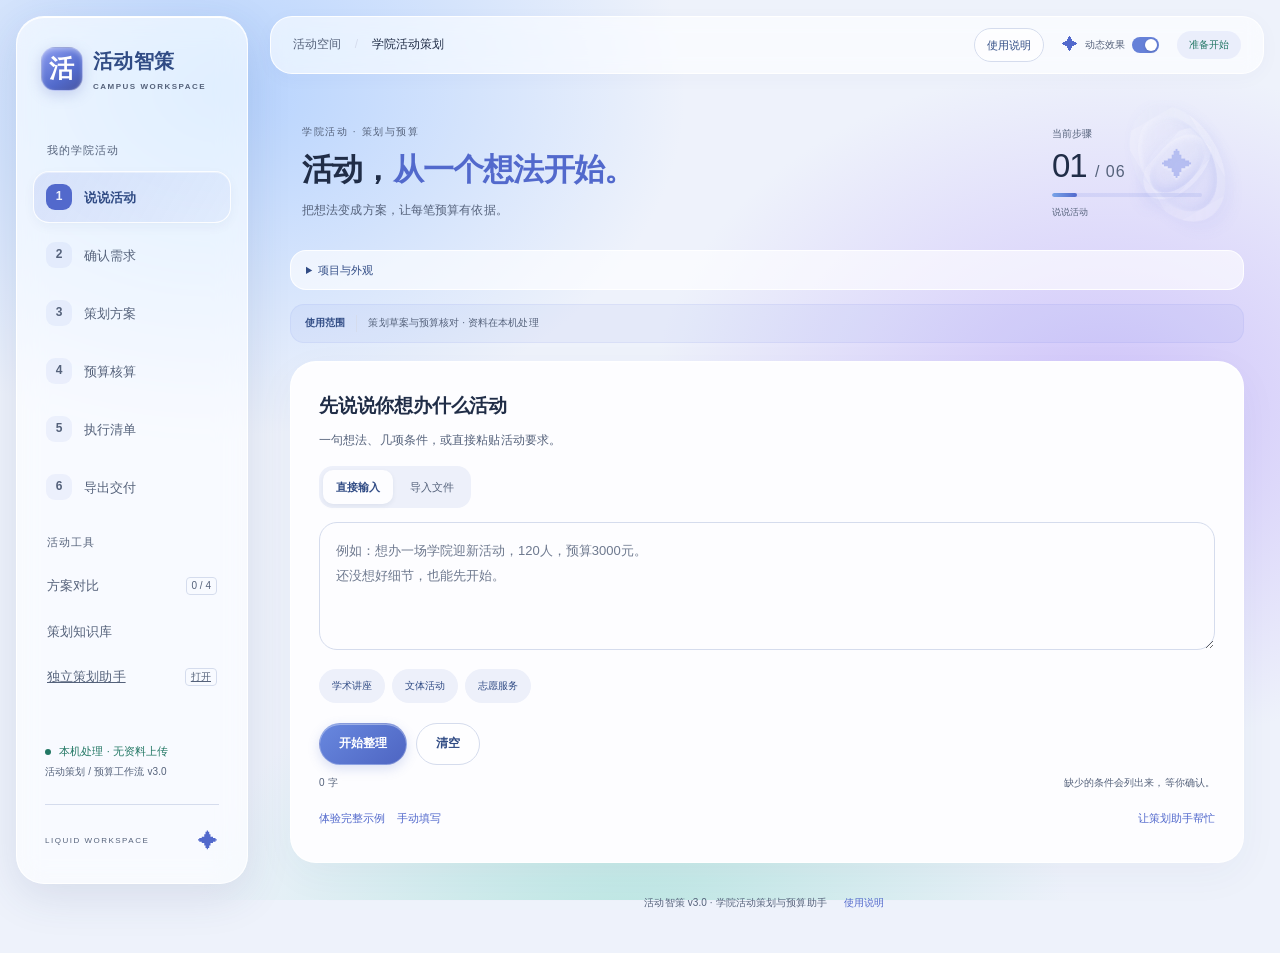
==== commit 222da20c: "为首屏玻璃环加入轻量循环动画" ====
--- a/index.html
+++ b/index.html
@@ -16,7 +16,7 @@
 <script src="assets/activity-app.js?v=3.0.0" defer></script>
 <script src="assets/activity-workspace.js?v=3.0.0" defer></script>
 <script src="assets/effects.js?v=3.0.0" defer></script>
-<link rel="stylesheet" href="assets/activity.css?v=3.0.0">
+<link rel="stylesheet" href="assets/activity.css?v=3.0.0-loop1">
 </head>
 <body>
 <div class="boot-loader" id="bootLoader" role="status" aria-live="polite"><div class="boot-content"><span class="boot-mark" aria-hidden="true">活</span><strong>活动智策</strong><div class="loading-orbit" aria-hidden="true"></div><p id="bootLabel">正在准备你的活动工作台…</p><a class="load-retry" href="">刷新重试</a></div></div>
--- a/assets/activity.css
+++ b/assets/activity.css
@@ -13,5 +13,24 @@
 .submission-checklist label{display:flex;gap:10px;align-items:flex-start;padding:10px 0;font-size:12px}.submission-checklist input{accent-color:var(--c-primary-2);margin-top:4px}
 .fld input[type=date],.fld input[type=time]{width:100%;border:1px solid var(--c-border);border-radius:8px;padding:11px 12px;background:var(--c-bg);color:var(--c-text);font:inherit;min-width:0}
 :root[data-tool=agentPanel] .hero{display:none}
+/* 首屏玻璃环：仅变换小尺寸现有图层，背景与玻璃模糊保持静态。 */
+@media screen and (min-width:781px) and (prefers-reduced-motion:no-preference) and (forced-colors:none){
+  .hero-progress .ring-one{animation:activity-ring-outer 18s linear infinite paused}
+  .hero-progress .ring-two{animation:activity-ring-inner 14s linear infinite paused}
+  .hero-progress .sculpture-core{animation:activity-star-breathe 5s ease-in-out infinite paused}
+  :root[data-motion=on][data-app-ready=true][data-step="1"]:not([data-tool]):not([data-busy]):not([data-page-hidden=true]) .hero-progress :is(.sculpture-ring,.sculpture-core){animation-play-state:running;will-change:transform}
+}
+@keyframes activity-ring-outer{
+  from{transform:rotate(-30deg) scaleX(.67)}
+  to{transform:rotate(330deg) scaleX(.67)}
+}
+@keyframes activity-ring-inner{
+  from{transform:rotate(42deg) scaleX(.6)}
+  to{transform:rotate(-318deg) scaleX(.6)}
+}
+@keyframes activity-star-breathe{
+  0%,100%{transform:scale(.96)}
+  50%{transform:scale(1.05)}
+}
 @media(max-width:600px){.activity-toolbar .btn{flex:1;font-size:11px;padding:9px}.activity-agenda article{flex-direction:column;gap:4px}.activity-task{flex-direction:column}.activity-task .task-controls{width:100%}.activity-funding{flex-wrap:wrap}.activity-bars label{grid-template-columns:65px 1fr 80px;font-size:10px;gap:7px}.agent-message{font-size:12px;padding:12px}.agent-actions{gap:6px}dialog{padding:18px}.activity-scenario{flex-wrap:wrap}.activity-scenario .btn-row{margin-top:0}.activity-inline{width:100%}}
 @media print{.activity-toolbar,.activity-task,.agent-actions,dialog,#agentPanel{display:none!important}#sec6{display:block!important}#sec6>h2,#sec6>.hint,#reviewList{display:none!important}.activity-report{max-height:none;overflow:visible;border:0;padding:0;color:#000;background:#fff}#sec5{display:none!important}}
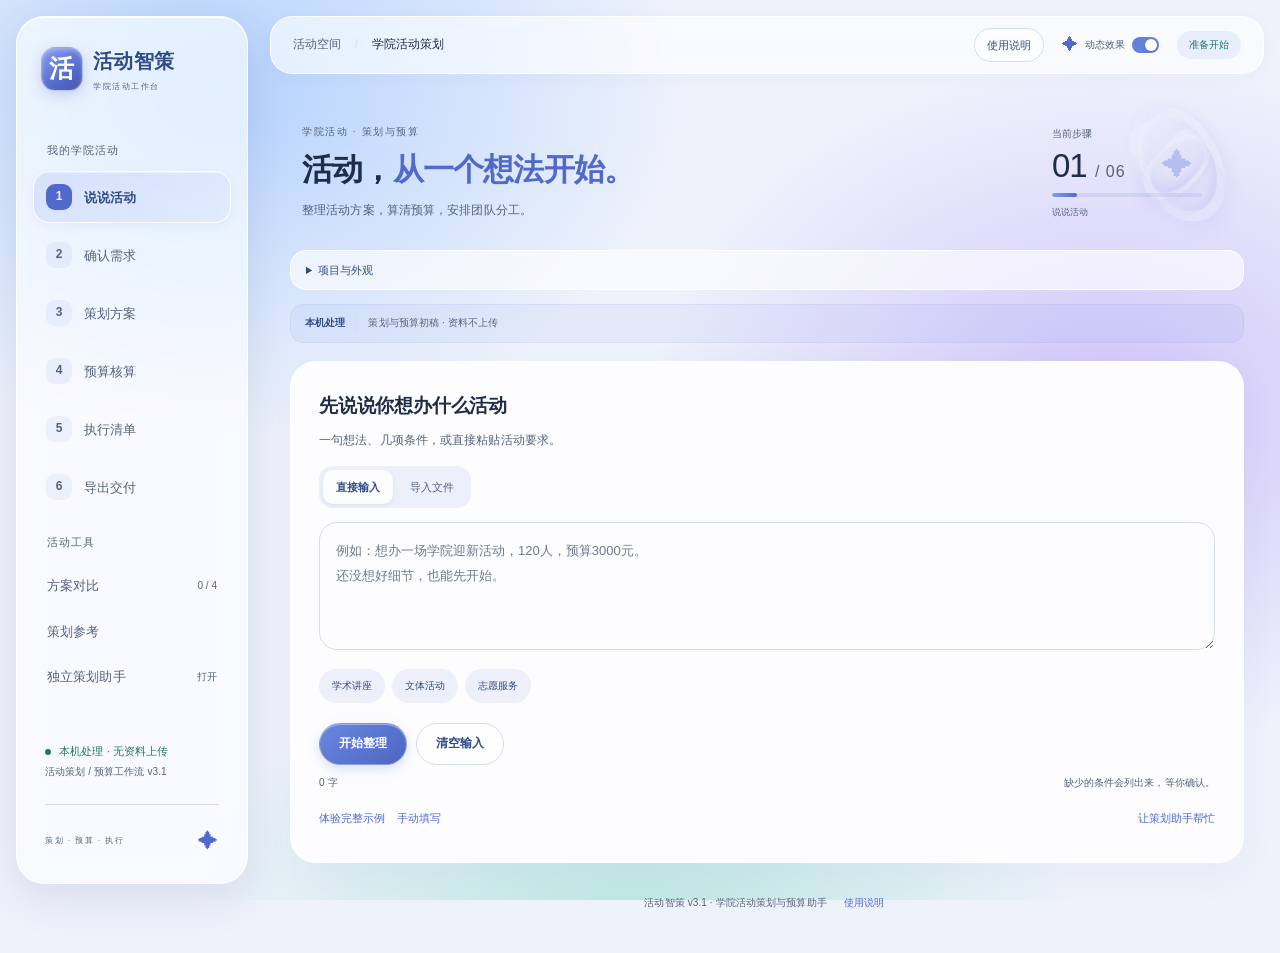
==== commit 75c6bcd5: "优化活动文案与自定义类型，补强助手及数据安全" ====
--- a/index.html
+++ b/index.html
@@ -1,5 +1,5 @@
 <!DOCTYPE html>
-<html lang="zh-CN" data-ui-version="3.0.0">
+<html lang="zh-CN" data-ui-version="3.1.0">
 <head>
 <meta charset="UTF-8">
 <meta name="viewport" content="width=device-width, initial-scale=1.0, viewport-fit=cover">
@@ -9,14 +9,14 @@
 <meta name="description" content="面向学院与社团的活动工作台。需求整理、策划方案、预算核算、执行清单与独立助手。">
 <meta http-equiv="Content-Security-Policy" content="default-src 'none'; script-src 'self'; style-src 'self' 'unsafe-inline'; img-src 'self' data: blob:; media-src 'self' data: blob:; connect-src 'none'; font-src 'self'; object-src 'none'; base-uri 'none'; form-action 'none'; worker-src 'none'">
 <title>活动智策 · 学院活动策划与预算助手</title>
-<link rel="stylesheet" href="assets/styles.css?v=3.0.0">
-<link rel="stylesheet" href="assets/liquid.css?v=3.0.0">
-<script src="assets/loading.js?v=3.0.0" defer></script>
-<script src="assets/activity-core.js?v=3.0.0" defer></script>
-<script src="assets/activity-app.js?v=3.0.0" defer></script>
-<script src="assets/activity-workspace.js?v=3.0.0" defer></script>
-<script src="assets/effects.js?v=3.0.0" defer></script>
-<link rel="stylesheet" href="assets/activity.css?v=3.0.0-loop1">
+<link rel="stylesheet" href="assets/styles.css?v=3.1.0">
+<link rel="stylesheet" href="assets/liquid.css?v=3.1.0">
+<script src="assets/loading.js?v=3.1.0" defer></script>
+<script src="assets/activity-core.js?v=3.1.0" defer></script>
+<script src="assets/activity-app.js?v=3.1.0" defer></script>
+<script src="assets/activity-workspace.js?v=3.1.0" defer></script>
+<script src="assets/effects.js?v=3.1.0" defer></script>
+<link rel="stylesheet" href="assets/activity.css?v=3.1.0">
 </head>
 <body>
 <div class="boot-loader" id="bootLoader" role="status" aria-live="polite"><div class="boot-content"><span class="boot-mark" aria-hidden="true">活</span><strong>活动智策</strong><div class="loading-orbit" aria-hidden="true"></div><p id="bootLabel">正在准备你的活动工作台…</p><a class="load-retry" href="">刷新重试</a></div></div>
@@ -27,29 +27,29 @@
 <canvas id="cursorTrail" aria-hidden="true"></canvas>
 <div class="app-shell" inert>
 <aside class="sidebar" aria-label="工作台导航">
-  <a class="brand" href="#" data-action="showStep" data-arg="1"><span class="brand-mark">活</span><span>活动智策<small>CAMPUS WORKSPACE</small></span></a>
+  <a class="brand" href="#" data-action="showStep" data-arg="1"><span class="brand-mark">活</span><span>活动智策<small>学院活动工作台</small></span></a>
   <div class="sidebar-caption">我的学院活动</div>
   <nav class="steps" aria-label="活动策划步骤"><div class="steps-inner" id="stepTabs"></div></nav>
   <div class="sidebar-caption">活动工具</div>
   <button class="tool-link" data-action="openCompare">方案对比 <span id="scenarioCount">0 / 4</span></button>
-  <button class="tool-link" data-action="openKnowledge">策划知识库</button>
+  <button class="tool-link" data-action="openKnowledge">策划参考</button>
   <a class="tool-link" href="agent.html">独立策划助手 <span>打开</span></a>
-  <div class="sidebar-bottom"><span class="online-dot"></span> 本机处理 · 无资料上传<small>活动策划 / 预算工作流 v3.0</small><span class="material-signature">LIQUID WORKSPACE <span>✦</span></span></div>
+  <div class="sidebar-bottom"><span class="online-dot"></span> 本机处理 · 无资料上传<small>活动策划 / 预算工作流 v3.1</small><span class="material-signature">策划 · 预算 · 执行 <span>✦</span></span></div>
 </aside>
 <main class="main-area" id="mainContent" tabindex="-1">
   <header class="topbar"><div class="breadcrumb">活动空间 <span>/</span> <b>学院活动策划</b></div><div class="topbar-controls"><button class="help-button" data-action="openGuide">使用说明</button><button type="button" class="motion-toggle" id="motionToggle" aria-pressed="true" aria-describedby="motionHint"><span aria-hidden="true">✦</span> <span id="motionLabel">动态效果</span><span class="toggle-track" aria-hidden="true"></span></button><span class="sr-only" id="motionHint">控制交互动画和数码光迹，遵循系统减少动态效果设置。</span><div class="topbar-status" id="workspaceStatus" role="status">准备开始</div></div></header>
   <div class="wrap">
-    <header class="hero"><div class="hero-copy"><div class="eyebrow">学院活动 · 策划与预算</div><h1>活动，<span>从一个想法开始。</span></h1><p class="sub">把想法变成方案，让每笔预算有依据。</p></div><div class="hero-progress"><div class="glass-sculpture" aria-hidden="true"><span class="sculpture-ring ring-one"></span><span class="sculpture-ring ring-two"></span><span class="sculpture-core">✦</span></div><span>当前步骤</span><b id="progressLabel">01 <small>/ 06</small></b><div class="progress-track"><span id="progressFill"></span></div><small id="progressHint">说说需求</small></div></header>
+    <header class="hero"><div class="hero-copy"><div class="eyebrow">学院活动 · 策划与预算</div><h1>活动，<span>从一个想法开始。</span></h1><p class="sub">整理活动方案，算清预算，安排团队分工。</p></div><div class="hero-progress"><div class="glass-sculpture" aria-hidden="true"><span class="sculpture-ring ring-one"></span><span class="sculpture-ring ring-two"></span><span class="sculpture-core">✦</span></div><span>当前步骤</span><b id="progressLabel">01 <small>/ 06</small></b><div class="progress-track"><span id="progressFill"></span></div><small id="progressHint">说说需求</small></div></header>
     <details class="workspace-options"><summary>项目与外观</summary>
     <section class="project-bar" aria-label="项目与外观设置">
       <label class="project-title">项目名称<input id="projectName" type="text" maxlength="80" value="我的学院活动" autocomplete="off"></label>
-      <div class="project-actions"><button class="btn btn-ghost btn-sm" data-action="saveProject">保存项目</button><button class="btn btn-ghost btn-sm" data-action="chooseProject">打开项目</button><input id="projectFile" type="file" accept=".json,application/json" hidden></div>
+      <div class="project-actions"><button class="btn btn-ghost btn-sm" data-action="saveProject">下载项目备份</button><button class="btn btn-ghost btn-sm" data-action="chooseProject">导入项目备份</button><input id="projectFile" type="file" accept=".json,application/json" hidden></div>
       <div class="appearance"><div class="theme-switch" role="group" aria-label="显示模式"><button data-action="setTheme" data-arg="light" aria-pressed="false">浅色</button><button data-action="setTheme" data-arg="dark" aria-pressed="false">深色</button><button data-action="setTheme" data-arg="system" aria-pressed="true">跟随系统</button></div><label class="sr-only" for="accentSelect">校园配色</label><select id="accentSelect" aria-label="校园配色"><option value="blue">校园蓝</option><option value="green">松柏绿</option><option value="plum">樱花紫</option></select></div>
     </section>
-    <div class="draft-bar"><label><input id="autoDraft" type="checkbox"> 开启本机草稿</label><span id="draftStatus">未开启，刷新前请保存项目。</span><button class="text-btn" id="restoreDraft" data-action="restoreDraft" hidden>恢复草稿</button><button class="text-btn" data-action="clearDraft">清除本机草稿</button></div>
+    <div class="draft-bar"><label><input id="autoDraft" type="checkbox"> 保存浏览器草稿</label><span id="draftStatus">草稿未开启，刷新前请下载项目备份。</span><button class="text-btn" id="restoreDraft" data-action="restoreDraft" hidden>恢复草稿</button><button class="text-btn" data-action="clearDraft">清除本机草稿</button></div>
     </details>
     <div id="globalMsg" role="status" aria-live="polite"></div>
-    <div class="notice-bar"><span class="notice-label">使用范围</span><div>策划草案与预算核对 · 资料在本机处理</div></div>
+    <div class="notice-bar"><span class="notice-label">本机处理</span><div>策划与预算初稿 · 资料不上传</div></div>
 
 <section class="card" id="sec1">
 <h2>先说说你想办什么活动</h2><div class="hint">一句想法、几项条件，或直接粘贴活动要求。</div>
@@ -57,41 +57,44 @@
 <div id="panePaste" class="paste-area"><label class="sr-only" for="taskText">活动需求</label><textarea id="taskText" maxlength="20000" placeholder="例如：想办一场学院迎新活动，120人，预算3000元。&#10;还没想好细节，也能先开始。"></textarea>
 <div class="intake-starters"><button class="starter" data-action="useStarter" data-arg="学术讲座">学术讲座</button><button class="starter" data-action="useStarter" data-arg="文体活动">文体活动</button><button class="starter" data-action="useStarter" data-arg="志愿服务">志愿服务</button></div></div>
 <div id="paneFile" hidden><input type="file" id="taskFile" accept=".txt,.md,text/plain,text/markdown"><div class="file-meta" id="fileMeta">TXT / Markdown，最大 1 MB、2万字；Word 内容可直接粘贴。</div></div>
-<div class="btn-row"><button class="btn btn-primary" data-action="parseTask">开始整理</button><button class="btn btn-ghost" data-action="clearTask">清空</button></div>
+<div class="btn-row"><button class="btn btn-primary" data-action="parseTask">开始整理</button><button class="btn btn-ghost" data-action="clearTask">清空输入</button></div>
 <div class="input-helper"><span id="charCount">0 字</span><span>缺少的条件会列出来，等你确认。</span></div>
 <div class="intake-shortcuts"><button class="text-btn" data-action="quickDemo">体验完整示例</button><button class="text-btn" data-action="manualEntry">手动填写</button><button class="text-btn" data-action="openAgent">让策划助手帮忙</button></div>
 <div id="parseMsg" role="status"></div><div id="parseResult"></div>
 </section>
-<section class="card" id="sec2" hidden><h2>确认活动需求</h2><div class="hint">已识别的条件带来源。日期、地点和经费按实际确认。</div>
+<section class="card" id="sec2" hidden><h2>确认活动需求</h2><div class="hint">核对活动条件，缺少的可以稍后补；有原文出处的会显示行号。</div>
 <div class="grid g2" id="basicFields"></div><div class="btn-row"><button class="btn btn-primary" data-action="generatePlan">生成策划草案</button><button class="btn btn-ghost" data-action="showStep" data-arg="1">返回需求</button></div><div id="basicError" role="alert"></div></section>
-<section class="card" id="sec3" hidden><h2>让活动有条理地展开</h2><div class="hint">流程是可修改的建议，负责人和审批仍需实际确认。</div>
+<section class="card" id="sec3" hidden><h2>让活动有条理地展开</h2><div class="hint">修改活动时长后可重新生成流程；详细内容可导出后编辑，负责人和审批需另行确认。</div>
 <div id="planOverview"></div><h3>建议流程</h3><div id="agendaList" class="activity-agenda"></div><details class="fold"><summary>风险与待确认事项</summary><div id="planRisks"></div></details>
 <div class="btn-row"><button class="btn btn-primary" data-action="showStep" data-arg="4">核算活动预算</button><button class="btn btn-ghost" data-action="generateTasks">生成执行清单</button><button class="btn btn-ghost" data-action="openAgent">请助手检查</button></div></section>
-<section class="card" id="sec4" hidden><h2>把每笔预算算清楚</h2><div class="hint">占位金额需询价。修改明细会同步重算，预备金单独列示。</div>
-<div class="activity-toolbar"><button class="btn btn-ghost btn-sm" data-action="suggestBudget">生成占位预算</button><button class="btn btn-ghost btn-sm" data-action="leanBudget">生成节约版</button><button class="btn btn-ghost btn-sm" data-action="addItem">添加明细</button><label class="activity-inline">预备金 %<input id="reservePercent" type="number" min="0" max="30" step=".01" value="10"></label></div>
+<section class="card" id="sec4" hidden><h2>把每笔预算算清楚</h2><div class="hint">预算初稿按上限比例分配，请询价后调整；询价状态由你填写，系统不核验报价。预备金单独列出。</div>
+<div class="activity-toolbar"><button class="btn btn-ghost btn-sm" data-action="suggestBudget">生成预算初稿</button><button class="btn btn-ghost btn-sm" data-action="leanBudget">生成节约版</button><button class="btn btn-ghost btn-sm" data-action="addItem">添加明细</button><label class="activity-inline">预备金 %<input id="reservePercent" type="number" min="0" max="30" step=".01" value="10"></label></div>
 <div class="tb-wrap"><table class="tb activity-budget"><thead><tr><th>项目与类别</th><th>数量 / 单位</th><th>单价 / 元</th><th>小计 / 元</th><th>实际支出 / 元</th><th>询价与来源</th><th>操作</th></tr></thead><tbody id="budgetRows"></tbody></table></div><div id="budgetError" role="alert"></div>
 <div class="kpi-grid" id="budgetSummary"></div><div id="budgetWarnings"></div>
-<details class="fold"><summary>资金来源与确认状态</summary><p class="hint">“已确认”是你的录入记录，不代表系统验证到账。待确认赞助不计入可用资金。</p><div id="fundingRows"></div><button class="btn btn-ghost btn-sm" data-action="addFunding">添加资金来源</button></details>
+<details class="fold"><summary>资金来源与确认状态</summary><p class="hint">只按你登记为“已确认”的资金计算缺口，系统不验证到账；待确认资金不计入。</p><div id="fundingRows"></div><button class="btn btn-ghost btn-sm" data-action="addFunding">添加资金来源</button></details>
 <div class="btn-row"><button class="btn btn-primary" data-action="addScenario">保存对比方案</button><button class="btn btn-ghost" data-action="showStep" data-arg="5">安排执行任务</button><button class="btn btn-ghost" data-action="undo">撤销上次修改</button></div></section>
-<section class="card" id="sec5" hidden><h2>事情有人做，进度看得见</h2><div class="hint">日期按活动日推算，可修改相对天数。没有活动日期时保留待定。</div><div class="btn-row"><button class="btn btn-ghost btn-sm" data-action="generateTasks">生成建议清单</button><button class="btn btn-ghost btn-sm" data-action="addTask">添加任务</button><button class="btn btn-ghost btn-sm" data-action="exportICS">导出执行日历</button></div><div id="taskRows"></div>
-<details class="fold"><summary>提交前人工核对</summary><div class="submission-checklist" id="approvalList"></div><p class="hint">勾选只记录人工核对，不代表获得学院审批。</p></details><div class="btn-row"><button class="btn btn-primary" data-action="buildReport">生成策划与预算报告</button></div></section>
-<section class="card" id="sec6" hidden><h2>把方案交付给团队</h2><div class="hint">报告包含原始需求、预算依据和待确认事项。修改输入后重新生成。</div>
-<div class="btn-row"><button class="btn btn-primary" data-action="buildReport">更新报告</button><button class="btn btn-ghost" data-action="exportMD">Markdown</button><button class="btn btn-ghost" data-action="exportDOC">Word 文档</button><button class="btn btn-ghost" data-action="exportCSV">预算 CSV</button><button class="btn btn-ghost" data-action="printReport">打印 / PDF</button></div><pre id="reportArea" class="report-view activity-report"></pre><div id="reviewList" class="check-list"></div></section>
-<section class="card" id="comparePanel" hidden><div class="section-head"><h2>活动方案对比</h2><button class="btn btn-ghost btn-sm" data-action="returnStep">返回活动</button></div><p class="hint">最多4项，载入后重新核算。对比只保留输入，不信任旧计算结果。</p><div id="scenarioList"></div></section>
-<section class="card" id="knowledgePanel" hidden><div class="section-head"><h2>活动策划知识库</h2><button class="btn btn-ghost btn-sm" data-action="returnStep">返回活动</button></div><p class="hint">本项目通用工作流规则，不是学校制度或市场报价。具体要求以学院文件为准。</p><div id="knowledgeList"></div></section>
+<section class="card" id="sec5" hidden><h2>事情有人做，进度看得见</h2><div class="hint">任务日期按活动日推算，可调整提前或延后的天数；活动日期未填时显示待定。</div><div class="btn-row"><button class="btn btn-ghost btn-sm" data-action="generateTasks">生成建议清单</button><button class="btn btn-ghost btn-sm" data-action="addTask">添加任务</button><button class="btn btn-ghost btn-sm" data-action="exportICS">导出执行日历</button></div><div id="taskRows"></div>
+<details class="fold"><summary>交付前核对</summary><div class="submission-checklist" id="approvalList"></div><p class="hint">勾选只记录人工核对，不代表获得学院审批。</p></details><div class="btn-row"><button class="btn btn-primary" data-action="buildReport">生成策划与预算报告</button></div></section>
+<section class="card" id="sec6" hidden><h2>把方案交付给团队</h2><div class="hint">报告保留原文、预算依据和待确认事项，修改输入后请重新生成。Word 导出为 HTML 兼容 .doc。</div>
+<div class="btn-row"><button class="btn btn-primary" data-action="buildReport">更新报告</button><button class="btn btn-ghost" data-action="exportMD">Markdown</button><button class="btn btn-ghost" data-action="exportDOC">Word 兼容 .doc</button><button class="btn btn-ghost" data-action="exportCSV">预算 CSV</button><button class="btn btn-ghost" data-action="printReport">打印 / PDF</button></div><pre id="reportArea" class="report-view activity-report"></pre><div id="reviewList" class="check-list"></div></section>
+<section class="card" id="comparePanel" hidden><div class="section-head"><h2>活动方案对比</h2><button class="btn btn-ghost btn-sm" data-action="returnStep">返回活动</button></div><p class="hint">最多保存4个方案。载入时只读取支持的输入并重新核算，不沿用旧计算结果。</p><div id="scenarioList"></div></section>
+<section class="card" id="knowledgePanel" hidden><div class="section-head"><h2>策划参考与规则</h2><button class="btn btn-ghost btn-sm" data-action="returnStep">返回活动</button></div><p class="hint">以下是本项目的通用建议与计算约定，不是学校制度或市场报价；具体要求以学院文件为准。</p><div id="knowledgeList"></div></section>
 <section class="card guide-panel" id="guidePanel" hidden><div class="section-head"><h2>从想法到一份可执行方案</h2><button class="btn btn-ghost btn-sm" data-action="returnStep">返回活动</button></div>
-<div class="guide-layout"><div class="guide-video-area"><div class="guide-player"><video id="guideVideo" controls playsinline preload="none" data-video-src="assets/activity-tutorial.webm" data-poster-src="assets/activity-tutorial-poster.jpg" aria-label="学院活动策划真实操作演示，中文字幕，无音轨"></video><button class="video-start" id="guidePlayButton" data-action="playGuide" aria-label="播放操作演示">▶</button></div><p>真实浏览器操作示例 · 中文字幕 · 无音轨。金额为演示占位，使用前需询价。</p><p id="guideVideoError" hidden>当前无法播放，请按右侧文字步骤操作。</p></div><ol class="guide-steps"><li><button data-action="seekGuide" data-arg="0"><span>1</span>说出需求</button><p>粘贴活动要求，或输入活动类型、人数与预算。</p></li><li><button data-action="seekGuide" data-arg="4"><span>2</span>核对条件</button><p>补齐目标、日期、地点和组织信息，再查看策划草案。</p></li><li><button data-action="seekGuide" data-arg="10"><span>3</span>询价与核算</button><p>把占位预算换成实际询价；区分已确认和待确认资金，登记实际支出。</p></li><li><button data-action="seekGuide" data-arg="16"><span>4</span>分工与交付</button><p>修改执行任务，核对审批与现场安排，导出报告、预算和日历。</p></li></ol></div>
-<details class="fold"><summary>独立助手与 TeleAgent 有什么区别？</summary><p>网页助手是可解释的本地规则工作流，展示实际调用的策划、预算与检查工具，没有连接大模型。TeleAgent 接入包包含技能提示词、知识库和相同核算工具，需在平台账号中实际导入与验收。</p></details>
-<details class="fold"><summary>数据与估价如何处理？</summary><p>项目在本机处理。按需开启本机草稿，换设备请下载备份。预算模板按上限比例给出占位金额，不是实时市场价格。没有实际支出的项目显示未核销；未确认赞助不视为可用资金。</p></details>
+<div class="guide-layout"><div class="guide-video-area"><div class="guide-player"><video id="guideVideo" controls playsinline preload="none" data-video-src="assets/activity-tutorial.webm" data-poster-src="assets/activity-tutorial-poster.jpg" aria-label="学院活动策划真实操作演示，中文字幕，无音轨"></video><button class="video-start" id="guidePlayButton" data-action="playGuide" aria-label="播放操作演示">▶</button></div><p>实际操作演示，中文字幕、无声音；金额仅供演示，使用前请询价。</p><p id="guideVideoError" hidden>视频暂时无法播放，可按文字步骤继续操作。</p></div><ol class="guide-steps"><li><button data-action="seekGuide" data-arg="0"><span>1</span>说出需求</button><p>粘贴活动要求，或输入活动类型、人数与预算。</p></li><li><button data-action="seekGuide" data-arg="4"><span>2</span>核对条件</button><p>补齐目标、日期、地点和组织信息，再查看策划草案。</p></li><li><button data-action="seekGuide" data-arg="10"><span>3</span>询价与核算</button><p>按实际询价修改预算初稿，分别记录已确认和待确认资金，再登记实际支出。</p></li><li><button data-action="seekGuide" data-arg="16"><span>4</span>分工与交付</button><p>修改执行任务，核对审批与现场安排，导出报告、预算和日历。</p></li></ol></div>
+<details class="fold"><summary>独立助手与 TeleAgent 有什么区别？</summary><p>网页助手能整理需求、检查预算、列分工并起草通知，处理过程可以查看。它使用本地规则，未连接大模型。TeleAgent 接入包提供技能、知识库和相同核算工具，需在你的平台账号中导入并测试，目前尚未完成平台实测。</p></details>
+<details class="fold"><summary>数据存在哪里？金额能直接用吗？</summary><p>资料在本机处理。浏览器草稿只留在当前浏览器，换设备请下载并导入备份。预算初稿按上限比例分配，不是市场报价。实支留空表示未核销，填写0表示已登记零支出；待确认赞助不计入已确认资金。</p></details>
 <details class="fold"><summary>旧课设项目还能使用吗？</summary><p>旧版源代码已单独备份，旧数据键不被覆盖。活动助手不解释课设项目格式；请在原版本打开原课设备份。</p></details>
 <div class="btn-row"><a class="btn btn-ghost" href="assets/activity-agent-package.zip" download="学院活动策划-TeleAgent接入包.zip">下载 TeleAgent 接入包</a><a class="btn btn-ghost" href="agent.html">打开独立策划助手</a></div></section>
-<section class="card" id="agentPanel" hidden><div class="section-head"><div><h2>独立策划助手</h2><p class="hint">本地规则工作流 · 工具调用可追溯 · 未连接大模型</p></div><button class="btn btn-ghost btn-sm" data-action="returnStep">返回活动</button></div>
-<div class="agent-actions"><button class="starter" data-action="agentStarter" data-arg="想策划一次学院迎新活动，120人，预算3000元">帮我策划活动</button><button class="starter" data-action="agentStarter" data-arg="检查当前预算和资金缺口">检查预算</button><button class="starter" data-action="agentStarter" data-arg="生成节约版预算并检查风险">做节约方案</button></div>
+<section class="card" id="agentPanel" hidden><div class="section-head"><div><h2>独立策划助手</h2><p class="hint">在本机整理策划与预算，未连接大模型</p></div><button class="btn btn-ghost btn-sm" data-action="returnStep">返回活动</button></div>
+<div class="agent-actions"><button class="starter" data-action="agentStarter" data-arg="想策划一次学院迎新活动，120人，预算3000元">帮我策划活动</button><button class="starter" data-action="agentStarter" data-arg="检查当前预算和资金缺口">检查预算</button><button class="starter" data-action="agentStarter" data-arg="生成节约版预算并检查风险">做节约方案</button><button class="starter" data-action="agentStarter" data-arg="帮我生成分工清单">列分工</button><button class="starter" data-action="agentStarter" data-arg="帮我写活动通知">写活动通知</button><button class="starter" data-action="agentStarter" data-arg="预备金是什么意思">使用答疑</button></div>
+<div id="agentContext" class="agent-context" aria-live="polite"></div>
 <div id="agentMessages" class="agent-messages" role="log" aria-label="策划助手对话"></div><label class="sr-only" for="agentInput">给策划助手的需求</label><textarea id="agentInput" rows="3" maxlength="20000" placeholder="例如：学院想办一场交流活动，80人，经费2000元，先帮我列出需要确认的事项。"></textarea>
+<div id="agentProposal" class="agent-proposal" hidden><strong>应用前，先看看会改哪些内容</strong><ul id="agentChanges"></ul><button class="text-btn" data-action="discardAgent">放弃这份建议</button></div>
 <div class="btn-row"><button class="btn btn-primary" id="agentSend" data-action="runAgent">交给助手整理</button><button class="btn btn-ghost" data-action="applyAgent" id="applyAgent" disabled>应用建议到活动</button><button class="btn btn-ghost" data-action="resetAgent">清空对话</button></div>
-<details class="fold"><summary>查看实际工具调用记录</summary><pre id="agentTrace" class="activity-trace">尚未调用工具。</pre></details>
-<details class="fold"><summary>在 TeleAgent 中使用</summary><p class="hint">下载接入包后按说明导入技能、知识库和本机核算工具。此包不是已发布智能体，平台运行仍需实际验证。</p><div class="btn-row"><a class="btn btn-ghost" href="assets/activity-agent-package.zip" download="学院活动策划-TeleAgent接入包.zip">下载接入包</a><a class="btn btn-ghost" href="https://www.teleai.com.cn/product/teleagent" target="_blank" rel="noopener noreferrer">TeleAgent 官方入口</a></div></details>
+<button class="text-btn" id="exportAgentReply" data-action="exportAgentReply" disabled>下载本次答复</button>
+<details class="fold"><summary>查看处理过程与工具记录</summary><pre id="agentTrace" class="activity-trace">尚未调用工具。</pre></details>
+<details class="fold"><summary>在 TeleAgent 中使用</summary><p class="hint">接入包含技能、知识库和本机核算工具，下载后按说明配置。它不是已发布的 TeleAgent 智能体，还需要在平台账号中导入并测试。</p><div class="btn-row"><a class="btn btn-ghost" href="assets/activity-agent-package.zip" download="学院活动策划-TeleAgent接入包.zip">下载接入包</a><a class="btn btn-ghost" href="https://www.teleai.com.cn/product/teleagent" target="_blank" rel="noopener noreferrer">TeleAgent 官方入口</a></div></details>
 </section>
 <dialog id="rowDialog" aria-labelledby="rowDialogTitle"><form id="rowForm"><div class="section-head"><h2 id="rowDialogTitle">编辑明细</h2><button type="button" class="text-btn" data-action="closeRow">关闭</button></div><div class="grid g2" id="rowFields"></div><div id="rowError" role="alert"></div><div class="btn-row"><button type="submit" class="btn btn-primary">保存</button><button type="button" class="btn btn-ghost" data-action="closeRow">取消</button></div></form></dialog>
-<footer>活动智策 v3.0 · 学院活动策划与预算助手 <button class="text-btn" data-action="openGuide">使用说明</button></footer>
+<footer>活动智策 v3.1 · 学院活动策划与预算助手 <button class="text-btn" data-action="openGuide">使用说明</button></footer>
 </div></main></div></body></html>
--- a/assets/activity.css
+++ b/assets/activity.css
@@ -1,6 +1,14 @@
 /* 仅补充活动明细、对话和编辑窗口；原 styles.css 与 liquid.css 保持不变。 */
 .activity-toolbar,.activity-inline,.agent-actions{display:flex;align-items:center;gap:10px;flex-wrap:wrap}
 .activity-toolbar{margin:14px 0}.activity-inline{font-size:12px;color:var(--c-muted)}.activity-inline input{max-width:85px}
+.tool-link,a.btn,.text-btn,.help-button{text-decoration:none}
+.tool-link span{border:0;border-radius:0;padding:0;background:transparent;color:var(--c-muted)}
+input:focus:not(:focus-visible),select:focus:not(:focus-visible),textarea:focus:not(:focus-visible){outline:none;border-color:var(--c-primary-2);box-shadow:0 0 0 2px rgba(var(--accent-rgb),.12)}
+input:focus-visible,select:focus-visible,textarea:focus-visible{outline:2px solid var(--c-primary-2);outline-offset:3px}
+.agent-context{font-size:12px;line-height:1.9;color:var(--c-muted);padding:12px 0}
+.agent-proposal{margin:12px 0;padding:14px 16px;background:var(--c-soft);border-radius:14px;font-size:12px;line-height:1.9}
+.agent-proposal strong{display:block;margin-bottom:5px;color:var(--c-text)}.agent-proposal ul{padding-left:18px}
+.agent-actions .starter{white-space:normal;text-align:left}
 .activity-budget{min-width:920px}.activity-budget td{overflow-wrap:anywhere}.activity-budget td:first-child{min-width:140px}.activity-budget small{display:block;color:var(--c-muted);font-size:11px}.activity-budget .text-btn{padding:4px}
 .activity-agenda{display:grid;gap:10px;margin:15px 0}.activity-agenda article{padding:14px 16px;background:var(--c-soft);border-radius:12px;display:flex;justify-content:space-between;gap:15px;font-size:13px}.activity-agenda small{color:var(--c-muted);font-size:11px}
 .activity-funding,.activity-task,.activity-scenario{padding:15px 0;border-bottom:1px solid var(--c-border);display:flex;justify-content:space-between;gap:12px;align-items:flex-start}.activity-task>div:first-child,.activity-funding>div:first-child{min-width:0;flex:1}.activity-task b,.activity-funding b{font-size:13px;overflow-wrap:anywhere}.activity-task p,.activity-funding p{font-size:11px;color:var(--c-muted);margin-top:4px}.activity-task select{width:auto;max-width:110px;min-height:34px;padding:6px}.activity-task .task-controls{display:flex;gap:8px;flex-wrap:wrap;align-items:center}
